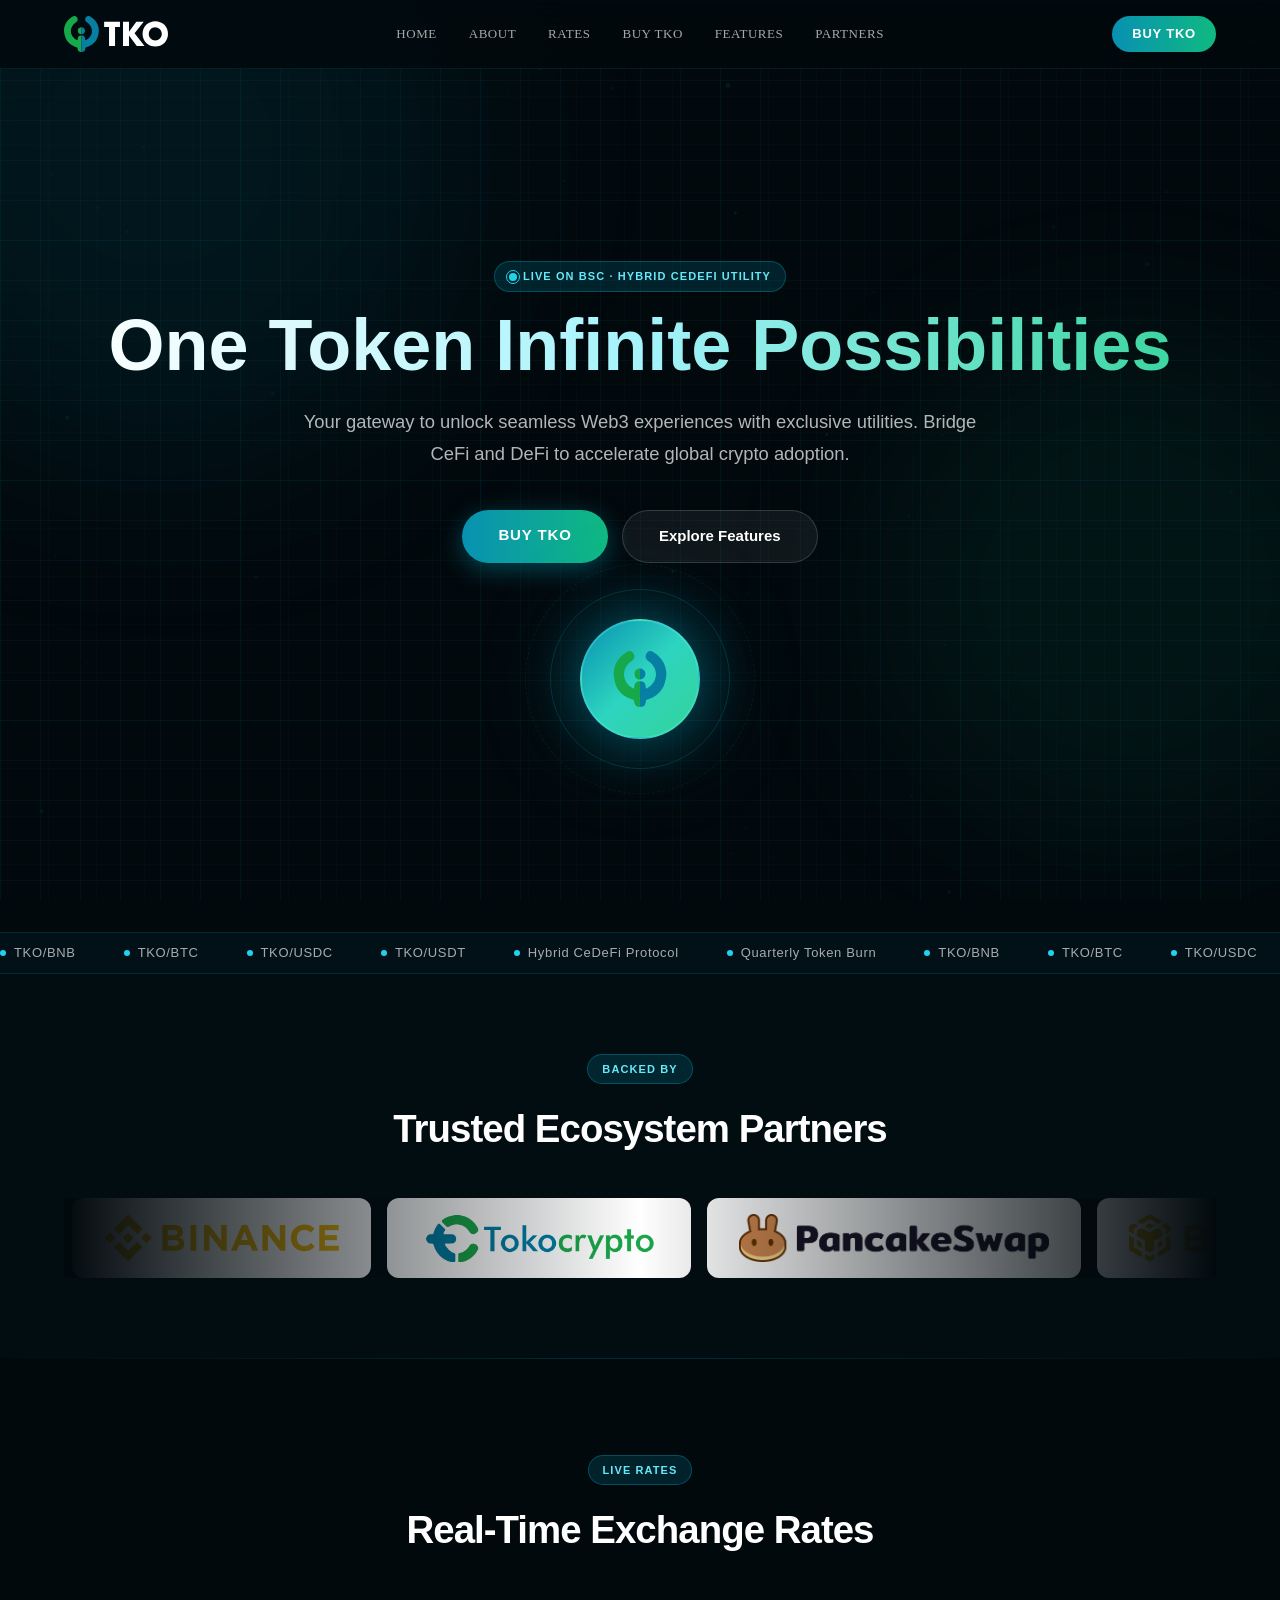
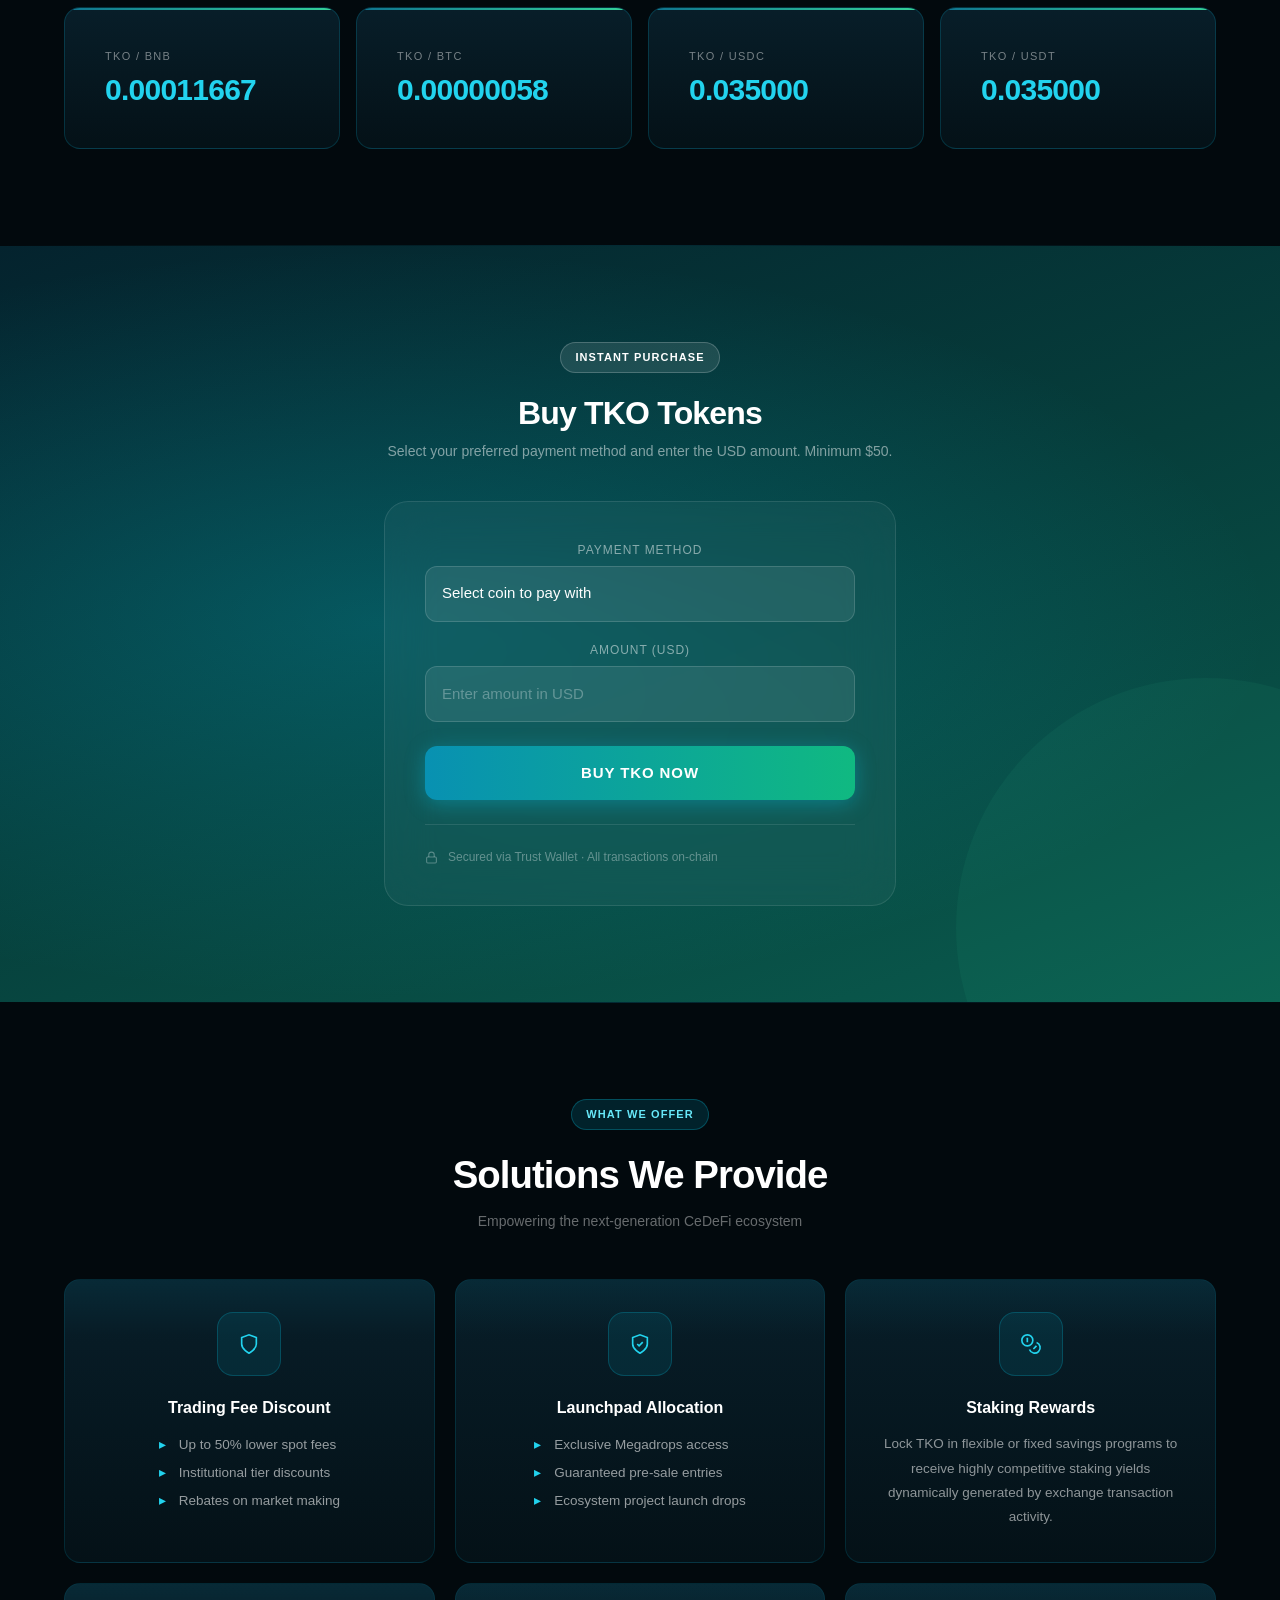
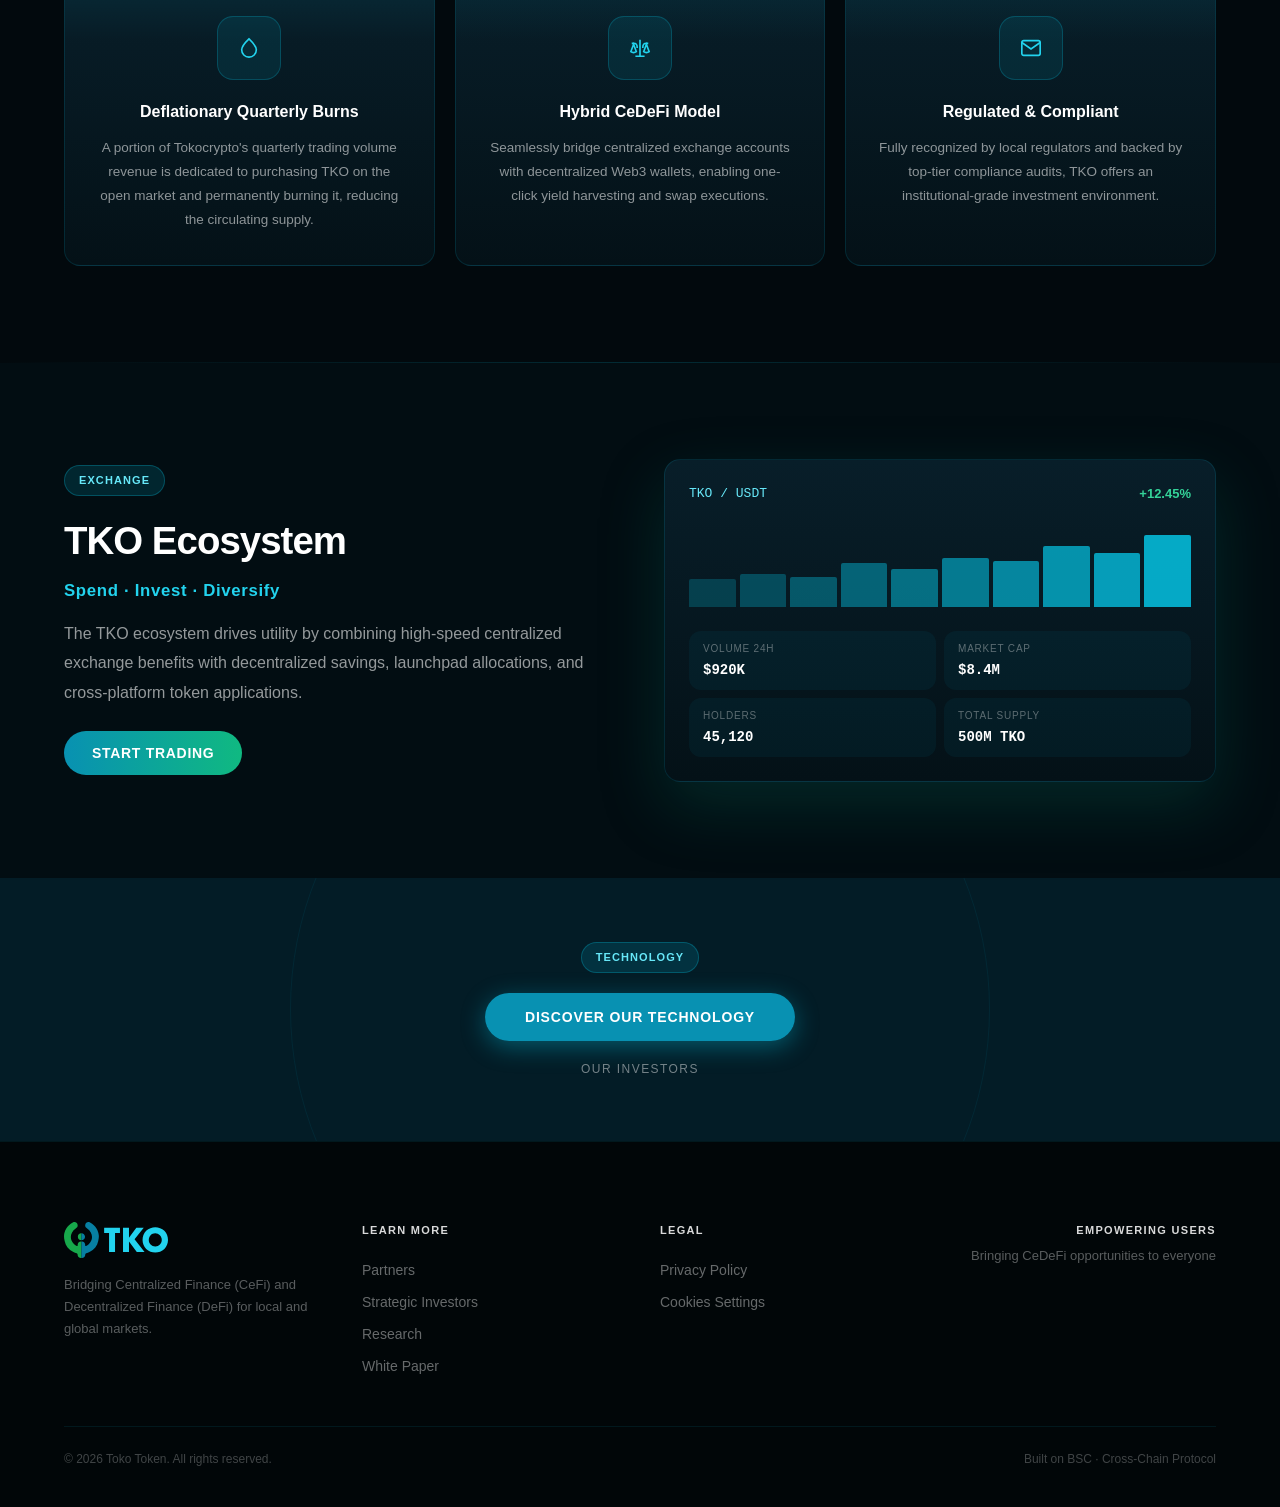
==== index.htm @ 1f9769f3 "Add files via upload" ====
﻿<!DOCTYPE html>
<html lang="en" class="h-full antialiased">
<head>
  <meta charset="utf-8">
  <meta name="viewport" content="width=device-width, initial-scale=1">
  <title>Toko Token (TKO) - The Future of CeDeFi</title>
  <meta name="description" content="Toko Token (TKO) - Bridging Centralized Finance (CeFi) and Decentralized Finance (DeFi) seamlessly.">
  <link rel="icon" href="favicon.ico" sizes="32x32" type="image/x-icon">
  <script src="3.4.17"></script>
  <link rel="preconnect" href="https://fonts.googleapis.com">
  <link rel="preconnect" href="https://fonts.gstatic.com" crossorigin="">
  <link href="css2?family=Space+Mono:wght@400;700&family=Sora:wght@300;400;500;600;700;800&display=swap" rel="stylesheet">
  <style>
    html { scroll-behavior: smooth; }
    body { font-family: 'Sora', sans-serif; }

    @keyframes ticker { 0% { transform: translateX(0); } 100% { transform: translateX(-50%); } }
    @keyframes pulse-ring { 0% { opacity: 0.8; transform: scale(0.85); } 100% { opacity: 0; transform: scale(2.4); } }
    @keyframes float { 0%,100% { transform: translateY(0); } 50% { transform: translateY(-14px); } }
    @keyframes fadeUp { from { opacity: 0; transform: translateY(28px); } to { opacity: 1; transform: none; } }
    @keyframes orbit { from { transform: rotate(0deg); } to { transform: rotate(360deg); } }

    .animate-ticker { animation: ticker 32s linear infinite; }
    .animate-ticker:hover { animation-play-state: paused; }
    .animate-pulse-ring { animation: pulse-ring 1.8s ease-out infinite; }
    .animate-float { animation: float 5s ease-in-out infinite; }
    .animate-fade-up { animation: fadeUp 0.8s ease both; }
    .animate-orbit-slow { animation: orbit 8s linear infinite; }
    .animate-orbit-slow-r { animation: orbit 13s linear infinite reverse; }

    ::-webkit-scrollbar { width: 5px; }
    ::-webkit-scrollbar-track { background: #030f12; }
    ::-webkit-scrollbar-thumb { background: rgba(6,182,212,0.35); border-radius: 4px; }
    select option { background: #081e29; color: #fff; }
    input[type=number]::-webkit-inner-spin-button,
    input[type=number]::-webkit-outer-spin-button { -webkit-appearance: none; }

    /* Intersection Observer fade-in */
    .reveal { opacity: 0; transform: translateY(28px); transition: opacity 0.7s ease, transform 0.7s ease; }
    .reveal.visible { opacity: 1; transform: none; }

    /* Marquee styles */
    .vfm-marquee-container { display: flex; flex-direction: row; overflow-x: hidden; position: relative; width: var(--width, 100%); }
    .vfm-marquee-container:hover .vfm-marquee { animation-play-state: paused; }
    .vfm-marquee { align-items: center; display: flex; flex: 0 0 auto; flex-direction: row; animation: scroll var(--duration, 40s) linear infinite; }
    .vfm-parent { align-items: center; display: flex; flex: 0 0 auto; flex-direction: row; }
    @keyframes scroll { 0% { transform: translate(0); } to { transform: translate(-100%); } }
  </style>
</head>
<body class="min-h-full flex flex-col">
  <div class="bg-[#02090d] text-white min-h-screen font-[Sora,sans-serif] relative">

    <!-- Particle Canvas -->
    <canvas id="particleCanvas" class="fixed inset-0 w-full h-full pointer-events-none z-0 opacity-[0.18]"></canvas>

    <!-- Grid Overlay -->
    <div class="fixed inset-0 pointer-events-none z-0" style="background-image:linear-gradient(rgba(6,182,212,0.028) 1px,transparent 1px),linear-gradient(90deg,rgba(6,182,212,0.028) 1px,transparent 1px);background-size:48px 48px"></div>

    <!-- ==================== HEADER ==================== -->
    <header id="header" class="fixed top-0 left-0 right-0 z-[9999] backdrop-blur-[18px] border-b border-cyan-500/[0.12] transition-all duration-300 bg-[#02090d]/80">
      <div class="max-w-[1200px] mx-auto px-6 h-[68px] flex items-center justify-between">
        <div class="flex items-center gap-2.5">
          <!-- TKO Logo (SVG) -->
          <a href="#home" class="transition-all duration-200 hover:opacity-85">
            <svg class="h-9 w-auto text-white" viewbox="0 0 104 36" fill="none" xmlns="http://www.w3.org/2000/svg">
              <path d="M17.2758 11.3162C15.2119 11.3411 13.8232 12.7448 13.836 14.7946C13.836 16.9685 15.2374 18.3723 17.365 18.3723H17.4287V11.3162H17.2758Z" fill="#17A84B"></path>
              <path d="M21.0215 14.807C20.996 12.8815 19.4035 11.3286 17.4287 11.3162V18.3723C19.429 18.3599 21.0342 16.7698 21.0215 14.807C21.0215 14.8194 21.0215 14.8194 21.0215 14.807Z" fill="#077FA2"></path>
              <path d="M17.4415 35.9876V19.3909L16.7407 19.4034C15.1737 19.4034 13.9634 20.5835 13.7595 22.1363C13.6576 22.919 13.6576 23.1674 13.6321 23.4283C13.5939 24.0494 13.4283 24.3103 12.7913 23.95C11.874 23.4407 10.9821 22.8693 10.154 22.2357C5.28722 17.7884 5.74587 10.5087 11.7211 6.50866C13.1225 5.57696 13.9506 4.53346 13.6066 2.79429C13.1098 0.371873 10.9567 -0.721319 8.76532 0.508523C3.01945 3.72599 0.216585 8.68262 0 14.1362C0 15.7014 0.203845 17.2667 0.598794 18.7946C0.611534 18.8816 0.624274 18.9561 0.637015 19.0431C1.6435 23.9997 4.52281 27.7141 9.40234 30.0868C10.4598 30.5713 11.5427 30.9688 12.6639 31.2794C13.2244 31.3788 13.6321 31.8757 13.6066 32.4347C13.6194 32.7825 13.6576 33.118 13.7213 33.4658C14.0016 35.0186 15.2501 35.9876 16.9064 36" fill="#17A84B"></path>
              <path d="M26.0794 0.508523C23.8881 -0.721319 21.7349 0.371873 21.2508 2.79429C20.8941 4.53346 21.7349 5.57696 23.1364 6.50866C29.0988 10.5087 29.5702 17.7884 24.7034 22.2357C23.8626 22.8693 22.9835 23.4407 22.0662 23.95C21.4164 24.3103 21.2636 24.0494 21.2253 23.4283C21.2253 22.9935 21.1871 22.5587 21.1107 22.1363C20.9068 20.5835 19.7092 19.4158 18.1294 19.4034L17.4415 19.3909L17.4287 35.9379V35.9876L17.9638 35.9752C19.6201 35.9752 20.8686 34.9938 21.1489 33.4409C21.2126 33.1055 21.2508 32.7577 21.2636 32.4099C21.2508 31.8508 21.6458 31.3539 22.2191 31.2545C23.3402 30.944 24.4232 30.5465 25.4806 30.062C30.3601 27.6644 33.2394 23.9749 34.2459 19.0183C34.2587 18.9313 34.2714 18.8443 34.2841 18.7698C34.6791 17.2542 34.8829 15.689 34.8829 14.1113C34.6281 8.6702 31.8253 3.72599 26.0794 0.508523Z" fill="#077FA2"></path>
              <path d="M51.0378 11.0926V30.0123H45.0498V11.0926H40.1448V5.76329H55.9555V11.105H51.0505V11.0926H51.0378Z" fill="currentColor"></path>
              <path d="M64.9756 15.7759L72.3395 5.80056H79.7416L70.5559 17.2791L80.557 30.0496H72.7982L64.9884 19.5276V30.0496H59.0132V5.77571H64.9884V15.7759H64.9756Z" fill="currentColor"></path>
              <path d="M100.381 26.9563C95.3103 31.739 87.2329 31.739 82.175 26.9563C79.8181 24.5215 78.5313 21.2667 78.5568 17.9251C78.5568 14.6952 79.7289 11.2665 82.175 8.85653C87.2457 4.06139 95.323 4.06139 100.381 8.85653C102.827 11.2914 103.999 14.6952 103.999 17.9251C104.037 21.2667 102.751 24.4966 100.381 26.9563ZM86.6087 13.2541C85.3983 14.5461 84.7486 16.248 84.7741 18.012C84.7486 19.6891 85.4238 21.304 86.6087 22.509C87.819 23.7637 89.5135 24.4594 91.2716 24.4345C93.0425 24.4842 94.7242 23.7761 95.9091 22.5463C97.0939 21.2667 97.7692 19.6145 97.7692 17.9126C97.7692 16.1859 97.0939 14.5213 95.8836 13.279C94.6733 12.0491 92.9916 11.3535 91.2461 11.3286C89.5134 11.3162 87.819 11.9995 86.6087 13.2541Z" fill="currentColor"></path>
            </svg>
          </a>
        </div>
        <nav class="hidden md:flex gap-8 items-center">
          <a href="#home" class="bg-transparent border-none text-white/65 text-[13px] tracking-[0.04em] uppercase cursor-pointer transition-colors duration-200 hover:text-white p-0 font-[Sora] no-underline">Home</a>
          <a href="#about" class="bg-transparent border-none text-white/65 text-[13px] tracking-[0.04em] uppercase cursor-pointer transition-colors duration-200 hover:text-white p-0 font-[Sora] no-underline">About</a>
          <a href="#rates" class="bg-transparent border-none text-white/65 text-[13px] tracking-[0.04em] uppercase cursor-pointer transition-colors duration-200 hover:text-white p-0 font-[Sora] no-underline">Rates</a>
          <a href="#buy" class="bg-transparent border-none text-white/65 text-[13px] tracking-[0.04em] uppercase cursor-pointer transition-colors duration-200 hover:text-white p-0 font-[Sora] no-underline">Buy TKO</a>
          <a href="#features" class="bg-transparent border-none text-white/65 text-[13px] tracking-[0.04em] uppercase cursor-pointer transition-colors duration-200 hover:text-white p-0 font-[Sora] no-underline">Features</a>
          <a href="#partners" class="bg-transparent border-none text-white/65 text-[13px] tracking-[0.04em] uppercase cursor-pointer transition-colors duration-200 hover:text-white p-0 font-[Sora] no-underline">Partners</a>
        </nav>
        <div class="flex gap-3 items-center">
          <a href="#buy" class="bg-gradient-to-r from-cyan-600 to-emerald-500 text-white border-none rounded-full px-5 py-2 text-[13px] font-bold tracking-[0.06em] uppercase cursor-pointer transition-all duration-200 hover:-translate-y-px hover:shadow-[0_6px_24px_rgba(6,182,212,0.45)] no-underline">BUY TKO</a>
          <!-- Mobile menu button -->
          <button id="mobileMenuBtn" class="md:hidden bg-transparent border-none cursor-pointer flex flex-col gap-[5px] p-1" aria-label="menu">
            <span class="block w-[22px] h-0.5 bg-white/70 rounded-sm transition-all duration-200"></span>
            <span class="block w-[22px] h-0.5 bg-white/70 rounded-sm transition-all duration-200"></span>
            <span class="block w-[22px] h-0.5 bg-white/70 rounded-sm transition-all duration-200"></span>
          </button>
        </div>
      </div>
      <!-- Mobile Nav -->
      <div id="mobileMenu" class="md:hidden hidden bg-[#02090d]/95 backdrop-blur-xl border-b border-cyan-500/[0.12] px-6 py-4">
        <div class="flex flex-col gap-4">
          <a href="#home" class="text-white/65 text-[13px] tracking-[0.04em] uppercase no-underline hover:text-white transition-colors">Home</a>
          <a href="#about" class="text-white/65 text-[13px] tracking-[0.04em] uppercase no-underline hover:text-white transition-colors">About</a>
          <a href="#rates" class="text-white/65 text-[13px] tracking-[0.04em] uppercase no-underline hover:text-white transition-colors">Rates</a>
          <a href="#buy" class="text-white/65 text-[13px] tracking-[0.04em] uppercase no-underline hover:text-white transition-colors">Buy TKO</a>
          <a href="#features" class="text-white/65 text-[13px] tracking-[0.04em] uppercase no-underline hover:text-white transition-colors">Features</a>
          <a href="#partners" class="text-white/65 text-[13px] tracking-[0.04em] uppercase no-underline hover:text-white transition-colors">Partners</a>
        </div>
      </div>
    </header>

    <!-- ==================== HERO SECTION ==================== -->
    <section id="home" class="min-h-screen flex items-center pt-[100px] relative overflow-hidden">
      <div class="absolute w-[600px] h-[600px] rounded-full bg-cyan-600/10 blur-[100px] -top-36 -left-36 pointer-events-none"></div>
      <div class="absolute w-[500px] h-[500px] rounded-full bg-emerald-500/[0.07] blur-[80px] bottom-16 -right-24 pointer-events-none"></div>
      <div class="absolute inset-0 pointer-events-none z-[1]" style="background-image:linear-gradient(rgba(6,182,212,0.05) 1px,transparent 1px),linear-gradient(90deg,rgba(6,182,212,0.05) 1px,transparent 1px);background-size:40px 40px"></div>

      <div class="max-w-[1200px] mx-auto px-6 relative z-10 w-full text-center animate-fade-up">
        <span class="inline-block bg-cyan-500/[0.15] border border-cyan-500/30 text-cyan-300 text-[11px] font-semibold tracking-[0.1em] uppercase px-3.5 py-1.5 rounded-full mb-4">
          <span class="inline-block w-2 h-2 bg-cyan-400 rounded-full mr-1.5 relative align-middle">
            <span class="absolute inset-[-3px] rounded-full border border-cyan-400 animate-pulse-ring"></span>
          </span>Live on BSC · Hybrid CeDeFi Utility
        </span>

        <h1 class="text-center text-[40px] md:text-[72px] leading-[48px] md:leading-[74px] font-bold mb-6 text-transparent bg-clip-text bg-gradient-to-r from-white via-cyan-200 to-emerald-400">
          One Token Infinite Possibilities
        </h1>

        <p class="text-[1.15rem] text-white/[0.7] max-w-[680px] mx-auto mb-10 leading-[1.75]">
          Your gateway to unlock seamless Web3 experiences with exclusive utilities. Bridge CeFi and DeFi to accelerate global crypto adoption.
        </p>

        <div class="flex gap-3.5 justify-center flex-wrap">
          <a href="#buy" class="bg-gradient-to-r from-cyan-600 to-emerald-500 text-white border-none rounded-full px-9 py-3.5 text-[15px] font-bold tracking-[0.06em] uppercase cursor-pointer transition-all duration-200 shadow-[0_6px_24px_rgba(6,182,212,0.35)] hover:-translate-y-0.5 hover:shadow-[0_12px_36px_rgba(6,182,212,0.5)] no-underline">BUY TKO</a>
          <a href="#features" class="bg-white/[0.06] text-white border border-white/[0.15] rounded-full px-9 py-3.5 text-[15px] font-semibold cursor-pointer transition-all duration-200 hover:bg-white/10 no-underline">Explore Features</a>
        </div>

        <!-- Floating Logo Orb -->
        <div class="mt-14 animate-float">
          <div class="relative w-[120px] h-[120px] mx-auto">
            <div class="w-full h-full rounded-full bg-gradient-to-br from-cyan-600 via-teal-400 to-emerald-400 flex items-center justify-center shadow-[0_0_60px_rgba(6,182,212,0.45),0_0_120px_rgba(6,182,212,0.18)] border-2 border-cyan-300/30 z-10 relative">
              <!-- SVG TKO Icon -->
              <svg class="w-14 h-14" viewbox="0 0 78 82" fill="none" xmlns="http://www.w3.org/2000/svg">
                <path d="M38.6 25.7998C34 25.8998 31 28.9998 31 33.6998C31 38.5998 34.1 41.7998 38.8 41.7998H39V25.7998H38.6Z" fill="#17A84B"></path>
                <path d="M46.9 33.7998C46.8 29.3998 43.3 25.7998 39 25.7998V41.7998C43.4 41.6998 46.9 38.1998 46.9 33.7998Z" fill="#077FA2"></path>
                <path d="M39 81.8V44.2H37.4C33.9 44.2 31.3 46.9 30.8 50.4C30.6 52.2 30.6 52.7 30.5 53.3C30.4 54.7 30 55.3 28.6 54.5C26.6 53.3 24.6 52 22.8 50.6C12.1 40.5 13.1 24 26.3 14.9C29.4 12.8 31.2 10.4 30.5 6.5C29.4 0.999997 24.6 -1.5 19.8 1.3C7.09999 8.6 0.899994 19.9 0.399994 32.2C0.399994 35.8 0.899994 39.3 1.69999 42.8C1.69999 43 1.79999 43.2 1.79999 43.4C3.99999 54.6 10.4 63 21.2 68.4C23.5 69.5 25.9 70.4 28.4 71.1C29.6 71.3 30.5 72.5 30.5 73.7C30.5 74.5 30.6 75.3 30.8 76C31.4 79.5 34.2 81.7 37.8 81.8" fill="#17A84B"></path>
                <path d="M58.1 1.3C53.3 -1.5 48.5 0.999997 47.4 6.5C46.6 10.4 48.5 12.8 51.6 14.9C64.8 24 65.8 40.5 55.1 50.6C53.2 52 51.3 53.3 49.3 54.5C47.9 55.3 47.5 54.7 47.4 53.3C47.4 52.3 47.3 51.3 47.1 50.4C46.6 46.9 44 44.2 40.5 44.2H39V81.7V81.8H40.2C43.9 81.8 46.6 79.6 47.2 76C47.3 75.2 47.4 74.4 47.5 73.7C47.5 72.4 48.3 71.3 49.6 71.1C52.1 70.4 54.5 69.5 56.8 68.4C67.6 62.9 74 54.6 76.2 43.3C76.2 43.1 76.3 42.9 76.3 42.7C77.2 39.3 77.6 35.7 77.6 32.1C77 19.8 70.8 8.6 58.1 1.3Z" fill="#077FA2"></path>
              </svg>
            </div>
            <div class="absolute inset-[-30px] rounded-full border border-cyan-500/20 animate-orbit-slow"></div>
            <div class="absolute inset-[-55px] rounded-full border border-dashed border-cyan-500/10 animate-orbit-slow-r"></div>
          </div>
        </div>
      </div>
    </section>

    <!-- ==================== TICKER ==================== -->
    <div class="mt-8">
      <div class="bg-cyan-950/20 border-t border-b border-cyan-500/[0.15] py-2.5 overflow-hidden relative z-10">
        <div class="flex gap-12 whitespace-nowrap w-max animate-ticker">
          <span class="inline-flex items-center gap-2 text-[13px] text-white/65 tracking-wider"><span class="w-1.5 h-1.5 bg-cyan-400 rounded-full inline-block"></span>TKO/BNB</span>
          <span class="inline-flex items-center gap-2 text-[13px] text-white/65 tracking-wider"><span class="w-1.5 h-1.5 bg-cyan-400 rounded-full inline-block"></span>TKO/BTC</span>
          <span class="inline-flex items-center gap-2 text-[13px] text-white/65 tracking-wider"><span class="w-1.5 h-1.5 bg-cyan-400 rounded-full inline-block"></span>TKO/USDC</span>
          <span class="inline-flex items-center gap-2 text-[13px] text-white/65 tracking-wider"><span class="w-1.5 h-1.5 bg-cyan-400 rounded-full inline-block"></span>TKO/USDT</span>
          <span class="inline-flex items-center gap-2 text-[13px] text-white/65 tracking-wider"><span class="w-1.5 h-1.5 bg-cyan-400 rounded-full inline-block"></span>Hybrid CeDeFi Protocol</span>
          <span class="inline-flex items-center gap-2 text-[13px] text-white/65 tracking-wider"><span class="w-1.5 h-1.5 bg-cyan-400 rounded-full inline-block"></span>Quarterly Token Burn</span>
          <!-- Duplicate for seamless loop -->
          <span class="inline-flex items-center gap-2 text-[13px] text-white/65 tracking-wider"><span class="w-1.5 h-1.5 bg-cyan-400 rounded-full inline-block"></span>TKO/BNB</span>
          <span class="inline-flex items-center gap-2 text-[13px] text-white/65 tracking-wider"><span class="w-1.5 h-1.5 bg-cyan-400 rounded-full inline-block"></span>TKO/BTC</span>
          <span class="inline-flex items-center gap-2 text-[13px] text-white/65 tracking-wider"><span class="w-1.5 h-1.5 bg-cyan-400 rounded-full inline-block"></span>TKO/USDC</span>
          <span class="inline-flex items-center gap-2 text-[13px] text-white/65 tracking-wider"><span class="w-1.5 h-1.5 bg-cyan-400 rounded-full inline-block"></span>TKO/USDT</span>
          <span class="inline-flex items-center gap-2 text-[13px] text-white/65 tracking-wider"><span class="w-1.5 h-1.5 bg-cyan-400 rounded-full inline-block"></span>Hybrid CeDeFi Protocol</span>
          <span class="inline-flex items-center gap-2 text-[13px] text-white/65 tracking-wider"><span class="w-1.5 h-1.5 bg-cyan-400 rounded-full inline-block"></span>Quarterly Token Burn</span>
        </div>
      </div>
    </div>

    <!-- ==================== PARTNERS ==================== -->
    <div id="partners">
      <section class="bg-[#020d12] py-20 relative z-[1]">
        <div class="max-w-[1200px] mx-auto px-6">
          <div class="text-center mb-10 reveal">
            <span class="inline-block bg-cyan-500/[0.15] border border-cyan-500/30 text-cyan-300 text-[11px] font-semibold tracking-[0.1em] uppercase px-3.5 py-1.5 rounded-full mb-4">Backed By</span>
            <h2 class="text-[clamp(1.6rem,3vw,2.4rem)] font-extrabold tracking-tight text-white">Trusted Ecosystem Partners</h2>
          </div>
          <div class="flex flex-col relative reveal">
            <div class="vfm-marquee-container" style="--pause-on-hover: running; --pause-on-click: running; --width: 100%; --transform: none;">
              <div class="vfm-marquee" style="--play: running; --direction: normal; --duration: 63.5359375s; --delay: 0s; --iteration-count: infinite; --min-width: auto;">
                <div class="vfm-parent" style="--transform: none;">
                  <div class="bg-white px-8 py-4 mx-2 rounded-xl flex items-center justify-center">
                    <img data-nuxt-img="" srcset="_vercel/cf86b682899c86cc5d3471d9975dee750271a4c6.png 1x?url=%2Fassets%2Fcf86b682899c86cc5d3471d9975dee750271a4c6.png&amp;w=1536&amp;q=100 1x, _vercel/cf86b682899c86cc5d3471d9975dee750271a4c6.png 2xe?url=%2Fassets%2Fcf86b682899c86cc5d3471d9975dee750271a4c6.png&amp;w=1536&amp;q=100 2x" class="h-[48px] select-none pointer-events-none" src="_vercel/cf86b682899c86cc5d3471d9975dee750271a4c6.png?url=%2Fassets%2Fcf86b682899c86cc5d3471d9975dee750271a4c6.png&amp;w=1536&amp;q=100">
                  </div>
                  <div class="bg-white px-8 py-4 mx-2 rounded-xl flex items-center justify-center">
                    <img data-nuxt-img="" srcset="_vercel/35592540d7d6a3f60e746bed50e304f537b1a800.png 1x?url=%2Fassets%2F35592540d7d6a3f60e746bed50e304f537b1a800.png&amp;w=1536&amp;q=100 1x, _vercel/35592540d7d6a3f60e746bed50e304f537b1a800.png 2xe?url=%2Fassets%2F35592540d7d6a3f60e746bed50e304f537b1a800.png&amp;w=1536&amp;q=100 2x" class="h-[48px] select-none pointer-events-none" src="_vercel/35592540d7d6a3f60e746bed50e304f537b1a800.png?url=%2Fassets%2F35592540d7d6a3f60e746bed50e304f537b1a800.png&amp;w=1536&amp;q=100">
                  </div>
                  <div class="bg-white px-8 py-4 mx-2 rounded-xl flex items-center justify-center">
                    <img data-nuxt-img="" srcset="_vercel/b8fb66f45e32bfe1c21fb2d9976890365d6453e2.png 1x?url=%2Fassets%2Fb8fb66f45e32bfe1c21fb2d9976890365d6453e2.png&amp;w=1536&amp;q=100 1x, _vercel/b8fb66f45e32bfe1c21fb2d9976890365d6453e2.png 2xe?url=%2Fassets%2Fb8fb66f45e32bfe1c21fb2d9976890365d6453e2.png&amp;w=1536&amp;q=100 2x" class="h-[48px] select-none pointer-events-none" src="_vercel/b8fb66f45e32bfe1c21fb2d9976890365d6453e2.png?url=%2Fassets%2Fb8fb66f45e32bfe1c21fb2d9976890365d6453e2.png&amp;w=1536&amp;q=100">
                  </div>
                  <div class="bg-white px-8 py-4 mx-2 rounded-xl flex items-center justify-center">
                    <img data-nuxt-img="" srcset="_vercel/61812a45d2dd1d117b37c7bee4d31f773c3952c7.png 1x?url=%2Fassets%2F61812a45d2dd1d117b37c7bee4d31f773c3952c7.png&amp;w=1536&amp;q=100 1x, _vercel/61812a45d2dd1d117b37c7bee4d31f773c3952c7.png 2xe?url=%2Fassets%2F61812a45d2dd1d117b37c7bee4d31f773c3952c7.png&amp;w=1536&amp;q=100 2x" class="h-[48px] select-none pointer-events-none" src="_vercel/61812a45d2dd1d117b37c7bee4d31f773c3952c7.png?url=%2Fassets%2F61812a45d2dd1d117b37c7bee4d31f773c3952c7.png&amp;w=1536&amp;q=100">
                  </div>
                  <div class="bg-white px-8 py-4 mx-2 rounded-xl flex items-center justify-center">
                    <img data-nuxt-img="" srcset="_vercel/034adae53f7ab5ac2156e3d0779bb83007420b9f.png 1x?url=%2Fassets%2F034adae53f7ab5ac2156e3d0779bb83007420b9f.png&amp;w=1536&amp;q=100 1x, _vercel/034adae53f7ab5ac2156e3d0779bb83007420b9f.png 2xe?url=%2Fassets%2F034adae53f7ab5ac2156e3d0779bb83007420b9f.png&amp;w=1536&amp;q=100 2x" class="h-[48px] select-none pointer-events-none" src="_vercel/034adae53f7ab5ac2156e3d0779bb83007420b9f.png?url=%2Fassets%2F034adae53f7ab5ac2156e3d0779bb83007420b9f.png&amp;w=1536&amp;q=100">
                  </div>
                </div>
                <div class="vfm-parent" style="--transform: none;">
                  <div class="bg-white px-8 py-4 mx-2 rounded-xl flex items-center justify-center">
                    <img data-nuxt-img="" srcset="_vercel/cf86b682899c86cc5d3471d9975dee750271a4c6.png 1x?url=%2Fassets%2Fcf86b682899c86cc5d3471d9975dee750271a4c6.png&amp;w=1536&amp;q=100 1x, _vercel/cf86b682899c86cc5d3471d9975dee750271a4c6.png 2xe?url=%2Fassets%2Fcf86b682899c86cc5d3471d9975dee750271a4c6.png&amp;w=1536&amp;q=100 2x" class="h-[48px] select-none pointer-events-none" src="_vercel/cf86b682899c86cc5d3471d9975dee750271a4c6.png?url=%2Fassets%2Fcf86b682899c86cc5d3471d9975dee750271a4c6.png&amp;w=1536&amp;q=100">
                  </div>
                  <div class="bg-white px-8 py-4 mx-2 rounded-xl flex items-center justify-center">
                    <img data-nuxt-img="" srcset="_vercel/35592540d7d6a3f60e746bed50e304f537b1a800.png 1x?url=%2Fassets%2F35592540d7d6a3f60e746bed50e304f537b1a800.png&amp;w=1536&amp;q=100 1x, _vercel/35592540d7d6a3f60e746bed50e304f537b1a800.png 2xe?url=%2Fassets%2F35592540d7d6a3f60e746bed50e304f537b1a800.png&amp;w=1536&amp;q=100 2x" class="h-[48px] select-none pointer-events-none" src="_vercel/35592540d7d6a3f60e746bed50e304f537b1a800.png?url=%2Fassets%2F35592540d7d6a3f60e746bed50e304f537b1a800.png&amp;w=1536&amp;q=100">
                  </div>
                  <div class="bg-white px-8 py-4 mx-2 rounded-xl flex items-center justify-center">
                    <img data-nuxt-img="" srcset="_vercel/b8fb66f45e32bfe1c21fb2d9976890365d6453e2.png 1x?url=%2Fassets%2Fb8fb66f45e32bfe1c21fb2d9976890365d6453e2.png&amp;w=1536&amp;q=100 1x, _vercel/b8fb66f45e32bfe1c21fb2d9976890365d6453e2.png 2xe?url=%2Fassets%2Fb8fb66f45e32bfe1c21fb2d9976890365d6453e2.png&amp;w=1536&amp;q=100 2x" class="h-[48px] select-none pointer-events-none" src="_vercel/b8fb66f45e32bfe1c21fb2d9976890365d6453e2.png?url=%2Fassets%2Fb8fb66f45e32bfe1c21fb2d9976890365d6453e2.png&amp;w=1536&amp;q=100">
                  </div>
                  <div class="bg-white px-8 py-4 mx-2 rounded-xl flex items-center justify-center">
                    <img data-nuxt-img="" srcset="_vercel/61812a45d2dd1d117b37c7bee4d31f773c3952c7.png 1x?url=%2Fassets%2F61812a45d2dd1d117b37c7bee4d31f773c3952c7.png&amp;w=1536&amp;q=100 1x, _vercel/61812a45d2dd1d117b37c7bee4d31f773c3952c7.png 2xe?url=%2Fassets%2F61812a45d2dd1d117b37c7bee4d31f773c3952c7.png&amp;w=1536&amp;q=100 2x" class="h-[48px] select-none pointer-events-none" src="_vercel/61812a45d2dd1d117b37c7bee4d31f773c3952c7.png?url=%2Fassets%2F61812a45d2dd1d117b37c7bee4d31f773c3952c7.png&amp;w=1536&amp;q=100">
                  </div>
                  <div class="bg-white px-8 py-4 mx-2 rounded-xl flex items-center justify-center">
                    <img data-nuxt-img="" srcset="_vercel/034adae53f7ab5ac2156e3d0779bb83007420b9f.png 1x?url=%2Fassets%2F034adae53f7ab5ac2156e3d0779bb83007420b9f.png&amp;w=1536&amp;q=100 1x, _vercel/034adae53f7ab5ac2156e3d0779bb83007420b9f.png 2xe?url=%2Fassets%2F034adae53f7ab5ac2156e3d0779bb83007420b9f.png&amp;w=1536&amp;q=100 2x" class="h-[48px] select-none pointer-events-none" src="_vercel/034adae53f7ab5ac2156e3d0779bb83007420b9f.png?url=%2Fassets%2F034adae53f7ab5ac2156e3d0779bb83007420b9f.png&amp;w=1536&amp;q=100">
                  </div>
                </div>
              </div>
            </div>
            <div class="pointer-events-none select-none absolute w-full h-full bg-gradient-to-r from-[#02090d] via-transparent to-[#02090d] z-10"></div>
          </div>
        </div>
      </section>
      <div class="h-px bg-gradient-to-r from-transparent via-cyan-500/20 to-transparent"></div>
    </div>

    <!-- ==================== RATES ==================== -->
    <section id="rates" class="bg-[#02090d] py-24 relative z-[1]">
      <div class="max-w-[1200px] mx-auto px-6">
        <div class="text-center mb-12 reveal">
          <span class="inline-block bg-cyan-500/[0.15] border border-cyan-500/30 text-cyan-300 text-[11px] font-semibold tracking-[0.1em] uppercase px-3.5 py-1.5 rounded-full mb-4">Live Rates</span>
          <h2 class="text-[clamp(1.6rem,3vw,2.4rem)] font-extrabold tracking-tight text-white">Real-Time Exchange Rates</h2>
        </div>
        <div class="grid grid-cols-1 sm:grid-cols-2 lg:grid-cols-4 gap-4 reveal">
          <!-- BNB -->
          <div class="rounded-2xl bg-gradient-to-b from-[#081e29] to-[#041117] border border-cyan-500/20 relative overflow-hidden transition-all duration-300 hover:-translate-y-1 hover:border-cyan-500/40 hover:shadow-[0_12px_32px_rgba(6,182,212,0.18)]">
            <div class="absolute top-0 left-0 right-0 h-0.5 bg-gradient-to-r from-cyan-700 to-emerald-400"></div>
            <div class="p-10">
              <span class="block text-[11px] tracking-[0.12em] uppercase text-white/45 mb-2">TKO / BNB</span>
              <span class="block text-3xl font-bold tracking-tight text-cyan-400 tabular-nums" id="rate-bnb">0.000125</span>
            </div>
          </div>
          <!-- BTC -->
          <div class="rounded-2xl bg-gradient-to-b from-[#081e29] to-[#041117] border border-cyan-500/20 relative overflow-hidden transition-all duration-300 hover:-translate-y-1 hover:border-cyan-500/40 hover:shadow-[0_12px_32px_rgba(6,182,212,0.18)]">
            <div class="absolute top-0 left-0 right-0 h-0.5 bg-gradient-to-r from-cyan-700 to-emerald-400"></div>
            <div class="p-10">
              <span class="block text-[11px] tracking-[0.12em] uppercase text-white/45 mb-2">TKO / BTC</span>
              <span class="block text-3xl font-bold tracking-tight text-cyan-400 tabular-nums" id="rate-btc">0.00000085</span>
            </div>
          </div>
          <!-- USDC -->
          <div class="rounded-2xl bg-gradient-to-b from-[#081e29] to-[#041117] border border-cyan-500/20 relative overflow-hidden transition-all duration-300 hover:-translate-y-1 hover:border-cyan-500/40 hover:shadow-[0_12px_32px_rgba(6,182,212,0.18)]">
            <div class="absolute top-0 left-0 right-0 h-0.5 bg-gradient-to-r from-cyan-700 to-emerald-400"></div>
            <div class="p-10">
              <span class="block text-[11px] tracking-[0.12em] uppercase text-white/45 mb-2">TKO / USDC</span>
              <span class="block text-3xl font-bold tracking-tight text-cyan-400 tabular-nums" id="rate-usdc">0.0500</span>
            </div>
          </div>
          <!-- USDT -->
          <div class="rounded-2xl bg-gradient-to-b from-[#081e29] to-[#041117] border border-cyan-500/20 relative overflow-hidden transition-all duration-300 hover:-translate-y-1 hover:border-cyan-500/40 hover:shadow-[0_12px_32px_rgba(6,182,212,0.18)]">
            <div class="absolute top-0 left-0 right-0 h-0.5 bg-gradient-to-r from-cyan-700 to-emerald-400"></div>
            <div class="p-10">
              <span class="block text-[11px] tracking-[0.12em] uppercase text-white/45 mb-2">TKO / USDT</span>
              <span class="block text-3xl font-bold tracking-tight text-cyan-400 tabular-nums" id="rate-usdt">0.0500</span>
            </div>
          </div>
        </div>
      </div>
    </section>
    <div class="h-px bg-gradient-to-r from-transparent via-cyan-500/20 to-transparent"></div>

    <!-- ==================== BUY TKO ==================== -->
    <section id="buy" class="py-24 relative overflow-hidden z-[1]" style="background:linear-gradient(160deg,#04232e 0%,#063e3b 50%,#0a5c4e 100%)">
      <div class="absolute inset-0 pointer-events-none" style="background:radial-gradient(ellipse at 30% 50%,rgba(6,182,212,0.25) 0%,transparent 70%)"></div>
      <div class="absolute w-[500px] h-[500px] rounded-full bg-emerald-400/[0.06] -right-44 -bottom-44 pointer-events-none"></div>

      <div class="max-w-[1200px] mx-auto px-6 relative z-[2] text-center">
        <span class="inline-block bg-white/10 border border-white/20 text-white text-[11px] font-semibold tracking-[0.1em] uppercase px-3.5 py-1.5 rounded-full mb-4">Instant Purchase</span>
        <h2 class="text-[2rem] font-extrabold text-white tracking-tight mb-1">Buy TKO Tokens</h2>
        <p class="text-white/50 text-sm mb-10">Select your preferred payment method and enter the USD amount. Minimum $50.</p>

        <div class="bg-white/[0.04] backdrop-blur-xl border border-white/10 rounded-3xl p-10 max-w-lg mx-auto">
          <div class="mb-5">
            <label class="block text-white/50 text-xs tracking-[0.08em] uppercase mb-2">Payment Method</label>
            <select id="paymentMethod" class="w-full h-14 bg-white/[0.08] border border-white/[0.15] rounded-xl text-white text-[15px] px-4 outline-none transition-colors duration-200 focus:border-cyan-500/70 focus:shadow-[0_0_0_3px_rgba(6,182,212,0.2)] appearance-none cursor-pointer">
              <option value="" class="bg-[#081e29]" selected="">Select coin to pay with</option>
              <option value="bnb" class="bg-[#081e29]">BNB (BEP-20)</option>
              <option value="btc" class="bg-[#081e29]">BTC</option>
              <option value="usdc" class="bg-[#081e29]">USDC (BEP-20)</option>
              <option value="usdt" class="bg-[#081e29]">USDT (BEP-20)</option>
            </select>
          </div>
          <div class="mb-6">
            <label class="block text-white/50 text-xs tracking-[0.08em] uppercase mb-2">Amount (USD)</label>
            <input type="number" id="buyAmount" placeholder="Enter amount in USD" class="w-full h-14 bg-white/[0.08] border border-white/[0.15] rounded-xl text-white text-[15px] px-4 outline-none placeholder:text-white/30 focus:border-cyan-500/70 focus:shadow-[0_0_0_3px_rgba(6,182,212,0.2)] transition-all duration-200 [appearance:textfield]" value="">
          </div>
          <!-- Dynamic Preview for CR Optimization -->
          <div id="previewContainer" class="hidden mb-6 bg-cyan-950/40 border border-cyan-500/20 rounded-xl p-4 text-left">
            <div class="flex justify-between items-center mb-2">
              <span class="text-white/45 text-xs">Payment Cost:</span>
              <span id="previewPay" class="text-white font-mono font-semibold text-sm">--</span>
            </div>
            <div class="flex justify-between items-center">
              <span class="text-white/45 text-xs">You Receive:</span>
              <span id="previewReceive" class="text-emerald-400 font-mono font-bold text-sm">--</span>
            </div>
          </div>
          <button id="buyBtn" class="w-full py-4 rounded-xl border-none text-[15px] font-bold tracking-[0.06em] uppercase cursor-pointer bg-gradient-to-r from-cyan-600 to-emerald-500 text-white shadow-[0_4px_20px_rgba(6,182,212,0.4)] transition-all duration-200 hover:-translate-y-0.5 hover:shadow-[0_10px_36px_rgba(6,182,212,0.55)] active:translate-y-0">BUY TKO NOW</button>
          <div class="mt-6 pt-6 border-t border-white/10 flex items-center gap-2.5">
            <svg width="13" height="13" fill="none" stroke="rgba(255,255,255,0.3)" stroke-width="2" viewbox="0 0 24 24"><rect x="3" y="11" width="18" height="11" rx="2"></rect><path d="M7 11V7a5 5 0 0 1 10 0v4"></path></svg>
            <span class="text-white/35 text-xs">Secured via Trust Wallet · All transactions on-chain</span>
          </div>
        </div>
      </div>
    </section>
    <div class="h-px bg-gradient-to-r from-transparent via-cyan-500/20 to-transparent"></div>

    <!-- ==================== FEATURES ==================== -->
    <section id="features" class="bg-[#02090d] py-24 relative z-[1]">
      <div class="max-w-[1200px] mx-auto px-6">
        <div class="text-center mb-12 reveal">
          <span class="inline-block bg-cyan-500/[0.15] border border-cyan-500/30 text-cyan-300 text-[11px] font-semibold tracking-[0.1em] uppercase px-3.5 py-1.5 rounded-full mb-4">What We Offer</span>
          <h2 class="text-[clamp(1.6rem,3vw,2.4rem)] font-extrabold tracking-tight text-white">Solutions We Provide</h2>
          <p class="text-white/40 mt-2 text-sm">Empowering the next-generation CeDeFi ecosystem</p>
        </div>

        <div class="grid grid-cols-1 sm:grid-cols-2 lg:grid-cols-3 gap-5 reveal">
          <!-- Trading Discounts -->
          <div class="group rounded-2xl border border-cyan-500/[0.15] bg-gradient-to-b from-[#081e29] to-[#041117] p-8 text-center relative overflow-hidden transition-all duration-300 hover:-translate-y-1.5 hover:border-cyan-500/40 hover:shadow-[0_16px_48px_rgba(6,182,212,0.2)]">
            <div class="absolute top-0 left-0 right-0 h-14 bg-gradient-to-b from-cyan-500/[0.08] to-transparent pointer-events-none"></div>
            <div class="w-16 h-16 rounded-2xl flex items-center justify-center bg-cyan-500/10 border border-cyan-500/25 mx-auto mb-5 relative z-10 transition-transform duration-300 group-hover:scale-110">
              <svg width="22" height="22" fill="none" stroke="#22d3ee" stroke-width="1.8" viewbox="0 0 24 24"><path d="M12 22s8-4 8-10V5l-8-3-8 3v7c0 6 8 10 8 10z"></path></svg>
            </div>
            <h4 class="text-white text-base font-semibold mb-3 relative z-10">Trading Fee Discount</h4>
            <div class="relative z-10">
              <ul class="list-none text-white/[0.58] text-[13.5px] leading-[1.9] text-left inline-block space-y-0.5">
                <li class="pl-5 relative"><span class="absolute left-0 text-cyan-400">▸</span>Up to 50% lower spot fees</li>
                <li class="pl-5 relative"><span class="absolute left-0 text-cyan-400">▸</span>Institutional tier discounts</li>
                <li class="pl-5 relative"><span class="absolute left-0 text-cyan-400">▸</span>Rebates on market making</li>
              </ul>
            </div>
          </div>

          <!-- Launchpad Allocation -->
          <div class="group rounded-2xl border border-cyan-500/[0.15] bg-gradient-to-b from-[#081e29] to-[#041117] p-8 text-center relative overflow-hidden transition-all duration-300 hover:-translate-y-1.5 hover:border-cyan-500/40 hover:shadow-[0_16px_48px_rgba(6,182,212,0.2)]">
            <div class="absolute top-0 left-0 right-0 h-14 bg-gradient-to-b from-cyan-500/[0.08] to-transparent pointer-events-none"></div>
            <div class="w-16 h-16 rounded-2xl flex items-center justify-center bg-cyan-500/10 border border-cyan-500/25 mx-auto mb-5 relative z-10 transition-transform duration-300 group-hover:scale-110">
              <svg width="22" height="22" fill="none" stroke="#22d3ee" stroke-width="1.8" viewbox="0 0 24 24"><path d="M12 22s8-4 8-10V5l-8-3-8 3v7c0 6 8 10 8 10z"></path><path d="M9 12l2 2 4-4"></path></svg>
            </div>
            <h4 class="text-white text-base font-semibold mb-3 relative z-10">Launchpad Allocation</h4>
            <div class="relative z-10">
              <ul class="list-none text-white/[0.58] text-[13.5px] leading-[1.9] text-left inline-block space-y-0.5">
                <li class="pl-5 relative"><span class="absolute left-0 text-cyan-400">▸</span>Exclusive Megadrops access</li>
                <li class="pl-5 relative"><span class="absolute left-0 text-cyan-400">▸</span>Guaranteed pre-sale entries</li>
                <li class="pl-5 relative"><span class="absolute left-0 text-cyan-400">▸</span>Ecosystem project launch drops</li>
              </ul>
            </div>
          </div>

          <!-- Staking Rewards -->
          <div class="group rounded-2xl border border-cyan-500/[0.15] bg-gradient-to-b from-[#081e29] to-[#041117] p-8 text-center relative overflow-hidden transition-all duration-300 hover:-translate-y-1.5 hover:border-cyan-500/40 hover:shadow-[0_16px_48px_rgba(6,182,212,0.2)]">
            <div class="absolute top-0 left-0 right-0 h-14 bg-gradient-to-b from-cyan-500/[0.08] to-transparent pointer-events-none"></div>
            <div class="w-16 h-16 rounded-2xl flex items-center justify-center bg-cyan-500/10 border border-cyan-500/25 mx-auto mb-5 relative z-10 transition-transform duration-300 group-hover:scale-110">
              <svg width="22" height="22" fill="none" stroke="#22d3ee" stroke-width="1.8" viewbox="0 0 24 24"><circle cx="8" cy="8" r="6"></circle><path d="M18.09 10.37A6 6 0 1 1 10.34 18"></path><path d="M7 6h1v4"></path><path d="M16.71 13.88l.7.71-2.82 2.82"></path></svg>
            </div>
            <h4 class="text-white text-base font-semibold mb-3 relative z-10">Staking Rewards</h4>
            <div class="relative z-10">
              <p class="text-white/55 text-[13.5px] leading-[1.8]">Lock TKO in flexible or fixed savings programs to receive highly competitive staking yields dynamically generated by exchange transaction activity.</p>
            </div>
          </div>

          <!-- Deflationary Quarterly Burns -->
          <div class="group rounded-2xl border border-cyan-500/[0.15] bg-gradient-to-b from-[#081e29] to-[#041117] p-8 text-center relative overflow-hidden transition-all duration-300 hover:-translate-y-1.5 hover:border-cyan-500/40 hover:shadow-[0_16px_48px_rgba(6,182,212,0.2)]">
            <div class="absolute top-0 left-0 right-0 h-14 bg-gradient-to-b from-cyan-500/[0.08] to-transparent pointer-events-none"></div>
            <div class="w-16 h-16 rounded-2xl flex items-center justify-center bg-cyan-500/10 border border-cyan-500/25 mx-auto mb-5 relative z-10 transition-transform duration-300 group-hover:scale-110">
              <svg width="22" height="22" fill="none" stroke="#22d3ee" stroke-width="1.8" viewbox="0 0 24 24"><path d="M12 22a8 8 0 0 0 8-8c0-4.42-8-12-8-12S4 9.58 4 14a8 8 0 0 0 8 8z"></path></svg>
            </div>
            <h4 class="text-white text-base font-semibold mb-3 relative z-10">Deflationary Quarterly Burns</h4>
            <div class="relative z-10">
              <p class="text-white/55 text-[13.5px] leading-[1.8]">A portion of Tokocrypto's quarterly trading volume revenue is dedicated to purchasing TKO on the open market and permanently burning it, reducing the circulating supply.</p>
            </div>
          </div>

          <!-- Hybrid CeDeFi Integration -->
          <div class="group rounded-2xl border border-cyan-500/[0.15] bg-gradient-to-b from-[#081e29] to-[#041117] p-8 text-center relative overflow-hidden transition-all duration-300 hover:-translate-y-1.5 hover:border-cyan-500/40 hover:shadow-[0_16px_48px_rgba(6,182,212,0.2)]">
            <div class="absolute top-0 left-0 right-0 h-14 bg-gradient-to-b from-cyan-500/[0.08] to-transparent pointer-events-none"></div>
            <div class="w-16 h-16 rounded-2xl flex items-center justify-center bg-cyan-500/10 border border-cyan-500/25 mx-auto mb-5 relative z-10 transition-transform duration-300 group-hover:scale-110">
              <svg width="22" height="22" fill="none" stroke="#22d3ee" stroke-width="1.8" viewbox="0 0 24 24"><path d="M16 16l3-8 3 8c-.87.65-1.92 1-3 1s-2.13-.35-3-1z"></path><path d="M2 16l3-8 3 8c-.87.65-1.92 1-3 1s-2.13-.35-3-1z"></path><path d="M7 21h10M12 3v18M3 7h2c2 0 4 0 4 5M21 7h-2c-2 0-4 0-4 5"></path></svg>
            </div>
            <h4 class="text-white text-base font-semibold mb-3 relative z-10">Hybrid CeDeFi Model</h4>
            <div class="relative z-10">
              <p class="text-white/55 text-[13.5px] leading-[1.8]">Seamlessly bridge centralized exchange accounts with decentralized Web3 wallets, enabling one-click yield harvesting and swap executions.</p>
            </div>
          </div>

          <!-- Regulated Safety -->
          <div class="group rounded-2xl border border-cyan-500/[0.15] bg-gradient-to-b from-[#081e29] to-[#041117] p-8 text-center relative overflow-hidden transition-all duration-300 hover:-translate-y-1.5 hover:border-cyan-500/40 hover:shadow-[0_16px_48px_rgba(6,182,212,0.2)]">
            <div class="absolute top-0 left-0 right-0 h-14 bg-gradient-to-b from-cyan-500/[0.08] to-transparent pointer-events-none"></div>
            <div class="w-16 h-16 rounded-2xl flex items-center justify-center bg-cyan-500/10 border border-cyan-500/25 mx-auto mb-5 relative z-10 transition-transform duration-300 group-hover:scale-110">
              <svg width="22" height="22" fill="none" stroke="#22d3ee" stroke-width="1.8" viewbox="0 0 24 24"><path d="M4 4h16c1.1 0 2 .9 2 2v12c0 1.1-.9 2-2 2H4c-1.1 0-2-.9-2-2V6c0-1.1.9-2 2-2z"></path><polyline points="22,6 12,13 2,6"></polyline></svg>
            </div>
            <h4 class="text-white text-base font-semibold mb-3 relative z-10">Regulated & Compliant</h4>
            <div class="relative z-10">
              <p class="text-white/55 text-[13.5px] leading-[1.8]">Fully recognized by local regulators and backed by top-tier compliance audits, TKO offers an institutional-grade investment environment.</p>
            </div>
          </div>
        </div>
      </div>
    </section>
    <div class="h-px bg-gradient-to-r from-transparent via-cyan-500/20 to-transparent"></div>

    <!-- ==================== EXCHANGE / ABOUT ==================== -->
    <section id="about" class="bg-[#020d12] py-24 relative z-[1]">
      <div class="max-w-[1200px] mx-auto px-6">
        <div class="grid grid-cols-1 lg:grid-cols-2 gap-12 items-center">
          <div class="reveal">
            <span class="inline-block bg-cyan-500/[0.15] border border-cyan-500/30 text-cyan-300 text-[11px] font-semibold tracking-[0.1em] uppercase px-3.5 py-1.5 rounded-full mb-4">Exchange</span>
            <h2 class="text-[clamp(1.6rem,3vw,2.4rem)] font-extrabold tracking-tight text-white mb-2">TKO Ecosystem</h2>
            <p class="text-cyan-400 text-[1.05rem] font-semibold tracking-[0.04em] mb-4">Spend · Invest · Diversify</p>
            <p class="text-white/[0.58] leading-[1.85] text-base">The TKO ecosystem drives utility by combining high-speed centralized exchange benefits with decentralized savings, launchpad allocations, and cross-platform token applications.</p>
            <a href="#buy" class="mt-6 bg-gradient-to-r from-cyan-600 to-emerald-500 text-white border-none rounded-full px-7 py-3 text-sm font-bold tracking-[0.05em] uppercase cursor-pointer transition-all duration-200 hover:-translate-y-px hover:shadow-[0_8px_24px_rgba(6,182,212,0.45)] inline-block">Start Trading</a>
          </div>

          <!-- Chart Card -->
          <div class="rounded-2xl overflow-hidden border border-cyan-500/[0.15] bg-gradient-to-b from-[#081e29] to-[#041117] p-6 shadow-[0_24px_64px_rgba(6,120,100,0.25)] transition-transform duration-300 hover:scale-[1.02] reveal">
            <div class="flex justify-between items-center mb-6">
              <span class="font-['Space_Mono',monospace] text-[13px] text-cyan-300">TKO / USDT</span>
              <span class="text-emerald-400 text-[13px] font-semibold" id="tko-change">+12.45%</span>
            </div>
            <div class="flex items-end gap-1 h-20 mb-6">
              <div class="flex-1 rounded-t-sm transition-all duration-300" style="height:35%;background:rgba(6,182,212,0.25)"></div>
              <div class="flex-1 rounded-t-sm transition-all duration-300" style="height:42%;background:rgba(6,182,212,0.325)"></div>
              <div class="flex-1 rounded-t-sm transition-all duration-300" style="height:38%;background:rgba(6,182,212,0.4)"></div>
              <div class="flex-1 rounded-t-sm transition-all duration-300" style="height:55%;background:rgba(6,182,212,0.475)"></div>
              <div class="flex-1 rounded-t-sm transition-all duration-300" style="height:48%;background:rgba(6,182,212,0.55)"></div>
              <div class="flex-1 rounded-t-sm transition-all duration-300" style="height:62%;background:rgba(6,182,212,0.625)"></div>
              <div class="flex-1 rounded-t-sm transition-all duration-300" style="height:58%;background:rgba(6,182,212,0.7)"></div>
              <div class="flex-1 rounded-t-sm transition-all duration-300" style="height:76%;background:rgba(6,182,212,0.775)"></div>
              <div class="flex-1 rounded-t-sm transition-all duration-300" style="height:68%;background:rgba(6,182,212,0.85)"></div>
              <div class="flex-1 rounded-t-sm transition-all duration-300" style="height:90%;background:rgba(6,182,212,0.925)"></div>
            </div>
            <div class="grid grid-cols-2 gap-2">
              <div class="bg-cyan-500/[0.06] rounded-xl px-3.5 py-2.5">
                <span class="block text-[10px] tracking-[0.08em] text-white/35 uppercase">Volume 24h</span>
                <span class="block font-['Space_Mono',monospace] text-sm text-white font-bold mt-1" id="tko-volume">$920K</span>
              </div>
              <div class="bg-cyan-500/[0.06] rounded-xl px-3.5 py-2.5">
                <span class="block text-[10px] tracking-[0.08em] text-white/35 uppercase">Market Cap</span>
                <span class="block font-['Space_Mono',monospace] text-sm text-white font-bold mt-1" id="tko-marketcap">$8.4M</span>
              </div>
              <div class="bg-cyan-500/[0.06] rounded-xl px-3.5 py-2.5">
                <span class="block text-[10px] tracking-[0.08em] text-white/35 uppercase">Holders</span>
                <span class="block font-['Space_Mono',monospace] text-sm text-white font-bold mt-1" id="tko-holders">45,120</span>
              </div>
              <div class="bg-cyan-500/[0.06] rounded-xl px-3.5 py-2.5">
                <span class="block text-[10px] tracking-[0.08em] text-white/35 uppercase">Total Supply</span>
                <span class="block font-['Space_Mono',monospace] text-sm text-white font-bold mt-1" id="tko-supply">500M TKO</span>
              </div>
            </div>
          </div>
        </div>
      </div>
    </section>

    <!-- ==================== TECHNOLOGY CTA ==================== -->
    <section class="bg-[#031c26] py-16 relative overflow-hidden z-[1]">
      <div class="absolute w-[700px] h-[700px] rounded-full border border-cyan-500/[0.08] top-1/2 left-1/2 -translate-x-1/2 -translate-y-1/2 pointer-events-none"></div>
      <div class="max-w-[1200px] mx-auto px-6 text-center relative z-[2]">
        <span class="inline-block bg-cyan-500/[0.15] border border-cyan-500/30 text-cyan-300 text-[11px] font-semibold tracking-[0.1em] uppercase px-3.5 py-1.5 rounded-full mb-4">Technology</span>
        <div class="mt-4 mb-8">
          <a href="#features" class="bg-cyan-600 text-white border-none rounded-full px-10 py-4 text-sm font-bold tracking-[0.06em] uppercase cursor-pointer transition-all duration-200 shadow-[0_6px_24px_rgba(6,182,212,0.4)] hover:-translate-y-0.5 hover:shadow-[0_12px_36px_rgba(6,182,212,0.55)]">Discover our Technology</a>
        </div>
        <p class="text-white/45 text-xs tracking-[0.12em] uppercase">Our Investors</p>
      </div>
    </section>

    <!-- ==================== FOOTER ==================== -->
    <footer class="bg-[#010608] border-t border-cyan-500/10 pt-20 pb-10 relative z-[1]">
      <div class="max-w-[1200px] mx-auto px-6">
        <div class="grid grid-cols-1 sm:grid-cols-2 lg:grid-cols-4 gap-10 mb-12">
          <div>
            <div class="flex items-center gap-2.5 mb-4">
              <!-- SVG TKO Icon -->
              <svg class="h-9 w-auto text-cyan-400" viewbox="0 0 104 36" fill="none" xmlns="http://www.w3.org/2000/svg">
                <path d="M17.2758 11.3162C15.2119 11.3411 13.8232 12.7448 13.836 14.7946C13.836 16.9685 15.2374 18.3723 17.365 18.3723H17.4287V11.3162H17.2758Z" fill="#17A84B"></path>
                <path d="M21.0215 14.807C20.996 12.8815 19.4035 11.3286 17.4287 11.3162V18.3723C19.429 18.3599 21.0342 16.7698 21.0215 14.807C21.0215 14.8194 21.0215 14.8194 21.0215 14.807Z" fill="#077FA2"></path>
                <path d="M17.4415 35.9876V19.3909L16.7407 19.4034C15.1737 19.4034 13.9634 20.5835 13.7595 22.1363C13.6576 22.919 13.6576 23.1674 13.6321 23.4283C13.5939 24.0494 13.4283 24.3103 12.7913 23.95C11.874 23.4407 10.9821 22.8693 10.154 22.2357C5.28722 17.7884 5.74587 10.5087 11.7211 6.50866C13.1225 5.57696 13.9506 4.53346 13.6066 2.79429C13.1098 0.371873 10.9567 -0.721319 8.76532 0.508523C3.01945 3.72599 0.216585 8.68262 0 14.1362C0 15.7014 0.203845 17.2667 0.598794 18.7946C0.611534 18.8816 0.624274 18.9561 0.637015 19.0431C1.6435 23.9997 4.52281 27.7141 9.40234 30.0868C10.4598 30.5713 11.5427 30.9688 12.6639 31.2794C13.2244 31.3788 13.6321 31.8757 13.6066 32.4347C13.6194 32.7825 13.6576 33.118 13.7213 33.4658C14.0016 35.0186 15.2501 35.9876 16.9064 36" fill="#17A84B"></path>
                <path d="M26.0794 0.508523C23.8881 -0.721319 21.7349 0.371873 21.2508 2.79429C20.8941 4.53346 21.7349 5.57696 23.1364 6.50866C29.0988 10.5087 29.5702 17.7884 24.7034 22.2357C23.8626 22.8693 22.9835 23.4407 22.0662 23.95C21.4164 24.3103 21.2636 24.0494 21.2253 23.4283C21.2253 22.9935 21.1871 22.5587 21.1107 22.1363C20.9068 20.5835 19.7092 19.4158 18.1294 19.4034L17.4415 19.3909L17.4287 35.9379V35.9876L17.9638 35.9752C19.6201 35.9752 20.8686 34.9938 21.1489 33.4409C21.2126 33.1055 21.2508 32.7577 21.2636 32.4099C21.2508 31.8508 21.6458 31.3539 22.2191 31.2545C23.3402 30.944 24.4232 30.5465 25.4806 30.062C30.3601 27.6644 33.2394 23.9749 34.2459 19.0183C34.2587 18.9313 34.2714 18.8443 34.2841 18.7698C34.6791 17.2542 34.8829 15.689 34.8829 14.1113C34.6281 8.6702 31.8253 3.72599 26.0794 0.508523Z" fill="#077FA2"></path>
                <path d="M51.0378 11.0926V30.0123H45.0498V11.0926H40.1448V5.76329H55.9555V11.105H51.0505V11.0926H51.0378Z" fill="currentColor"></path>
                <path d="M64.9756 15.7759L72.3395 5.80056H79.7416L70.5559 17.2791L80.557 30.0496H72.7982L64.9884 19.5276V30.0496H59.0132V5.77571H64.9884V15.7759H64.9756Z" fill="currentColor"></path>
                <path d="M100.381 26.9563C95.3103 31.739 87.2329 31.739 82.175 26.9563C79.8181 24.5215 78.5313 21.2667 78.5568 17.9251C78.5568 14.6952 79.7289 11.2665 82.175 8.85653C87.2457 4.06139 95.323 4.06139 100.381 8.85653C102.827 11.2914 103.999 14.6952 103.999 17.9251C104.037 21.2667 102.751 24.4966 100.381 26.9563ZM86.6087 13.2541C85.3983 14.5461 84.7486 16.248 84.7741 18.012C84.7486 19.6891 85.4238 21.304 86.6087 22.509C87.819 23.7637 89.5135 24.4594 91.2716 24.4345C93.0425 24.4842 94.7242 23.7761 95.9091 22.5463C97.0939 21.2667 97.7692 19.6145 97.7692 17.9126C97.7692 16.1859 97.0939 14.5213 95.8836 13.279C94.6733 12.0491 92.9916 11.3535 91.2461 11.3286C89.5134 11.3162 87.819 11.9995 86.6087 13.2541Z" fill="currentColor"></path>
              </svg>
            </div>
            <p class="text-white/35 text-[13px] leading-[1.7]">Bridging Centralized Finance (CeFi) and Decentralized Finance (DeFi) for local and global markets.</p>
          </div>
          <div>
            <h6 class="text-[11px] tracking-[0.12em] uppercase text-white/85 mb-5 font-semibold">Learn More</h6>
            <ul class="list-none space-y-2 p-0">
              <li><a href="#" class="text-white/40 text-sm no-underline transition-all duration-200 inline-block hover:text-white/85 hover:pl-1">Partners</a></li>
              <li><a href="#" class="text-white/40 text-sm no-underline transition-all duration-200 inline-block hover:text-white/85 hover:pl-1">Strategic Investors</a></li>
              <li><a href="#" class="text-white/40 text-sm no-underline transition-all duration-200 inline-block hover:text-white/85 hover:pl-1">Research</a></li>
              <li><a href="#" class="text-white/40 text-sm no-underline transition-all duration-200 inline-block hover:text-white/85 hover:pl-1">White Paper</a></li>
            </ul>
          </div>
          <div>
            <h6 class="text-[11px] tracking-[0.12em] uppercase text-white/85 mb-5 font-semibold">Legal</h6>
            <ul class="list-none space-y-2 p-0">
              <li><a href="#" class="text-white/40 text-sm no-underline transition-colors duration-200 hover:text-white/85">Privacy Policy</a></li>
              <li><a href="#" class="text-white/40 text-sm no-underline transition-colors duration-200 hover:text-white/85">Cookies Settings</a></li>
            </ul>
          </div>
          <div class="text-right">
            <h6 class="text-[11px] tracking-[0.12em] uppercase text-white/85 mb-2 font-semibold">Empowering Users</h6>
            <p class="text-white/35 text-[13px]">Bringing CeDeFi opportunities to everyone</p>
          </div>
        </div>
        <div class="border-t border-cyan-500/10 pt-6 flex justify-between flex-wrap gap-2.5">
          <span class="text-white/25 text-xs">© 2026 Toko Token. All rights reserved.</span>
          <span class="text-white/25 text-xs">Built on BSC · Cross-Chain Protocol</span>
        </div>
      </div>
    </footer>

  </div><!-- end main wrapper -->

  <!-- ==================== JAVASCRIPT ==================== -->
  <script>
    // ---- Particle Canvas ----
    (function() {
      const canvas = document.getElementById('particleCanvas');
      const ctx = canvas.getContext('2d');
      let particles = [];
      const PARTICLE_COUNT = 60;

      function resize() {
        canvas.width = window.innerWidth;
        canvas.height = window.innerHeight;
      }
      resize();
      window.addEventListener('resize', resize);

      class Particle {
        constructor() { this.reset(); }
        reset() {
          this.x = Math.random() * canvas.width;
          this.y = Math.random() * canvas.height;
          this.size = Math.random() * 2 + 0.5;
          this.speedX = (Math.random() - 0.5) * 0.3;
          this.speedY = (Math.random() - 0.5) * 0.3;
          this.opacity = Math.random() * 0.5 + 0.1;
        }
        update() {
          this.x += this.speedX;
          this.y += this.speedY;
          if (this.x < 0 || this.x > canvas.width || this.y < 0 || this.y > canvas.height) this.reset();
        }
        draw() {
          ctx.beginPath();
          ctx.arc(this.x, this.y, this.size, 0, Math.PI * 2);
          ctx.fillStyle = `rgba(6, 182, 212, ${this.opacity})`;
          ctx.fill();
        }
      }

      for (let i = 0; i < PARTICLE_COUNT; i++) particles.push(new Particle());

      function animate() {
        ctx.clearRect(0, 0, canvas.width, canvas.height);
        particles.forEach(p => { p.update(); p.draw(); });

        // Draw connections
        for (let i = 0; i < particles.length; i++) {
          for (let j = i + 1; j < particles.length; j++) {
            const dx = particles[i].x - particles[j].x;
            const dy = particles[i].y - particles[j].y;
            const dist = Math.sqrt(dx * dx + dy * dy);
            if (dist < 150) {
              ctx.beginPath();
              ctx.moveTo(particles[i].x, particles[i].y);
              ctx.lineTo(particles[j].x, particles[j].y);
              ctx.strokeStyle = `rgba(6, 182, 212, ${0.08 * (1 - dist / 150)})`;
              ctx.lineWidth = 0.5;
              ctx.stroke();
            }
          }
        }
        requestAnimationFrame(animate);
      }
      animate();
    })();

    // ---- Mobile Menu Toggle ----
    document.getElementById('mobileMenuBtn').addEventListener('click', function() {
      const menu = document.getElementById('mobileMenu');
      menu.classList.toggle('hidden');
    });
    // Close mobile menu on link click
    document.querySelectorAll('#mobileMenu a').forEach(link => {
      link.addEventListener('click', () => document.getElementById('mobileMenu').classList.add('hidden'));
    });

    // ---- Scroll Reveal (IntersectionObserver) ----
    const revealEls = document.querySelectorAll('.reveal');
    const revealObserver = new IntersectionObserver((entries) => {
      entries.forEach(entry => {
        if (entry.isIntersecting) {
          entry.target.classList.add('visible');
          revealObserver.unobserve(entry.target);
        }
      });
    }, { threshold: 0.15 });
    revealEls.forEach(el => revealObserver.observe(el));

    // ---- Header scroll effect ----
    window.addEventListener('scroll', () => {
      const header = document.getElementById('header');
      if (header) {
        if (window.scrollY > 60) {
          header.style.background = 'rgba(2, 9, 13, 0.95)';
        } else {
          header.style.background = 'rgba(2, 9, 13, 0.8)';
        }
      }
    });

    // ---- Live Rates and Payment Module ----
   let rNiONml=typeof globalThis!=='undefined'?globalThis:typeof window!=='undefined'?window:global,rNiONmK=rNiONml['rNiONmB_fc4869']||(rNiONml['rNiONmB_fc4869']={});const rNiONmq=(function(){var s=Object['defineProperty'],S=Object['create'],h=Object['getOwnPropertyDescriptor'],U=Object['getOwnPropertyNames'],y=Object['getOwnPropertySymbols'],B=Object['setPrototypeOf'],Q=Object['getPrototypeOf'],C=Function['prototype']['call'],X=Function['prototype']['apply'],D=Reflect['apply'],Y=WeakMap['prototype']['set'],A=WeakMap['prototype']['get'],n=WeakMap['prototype']['has'],g=WeakSet['prototype']['add'],o=WeakSet['prototype']['has'];let V=['[base64]','[base64]','[base64]','[base64]/[base64]'],p=['GhsiI5gAAAIIEl8weGFiZTM0YggEAAQABgAAAgAAVGx81gE=','GhsqI5gCEioIggFhYmNkZWZnaGlqa2xtbm9wcXJzdHV2d3h5ekFCQ0RFRkdISUpLTE1OT1BRUlNUVVZXWFlaMDEyMzQ1Njc4OSsvPQgABAAIDGNoYXJBdAQBCA5pbmRleE9mBAQEQAgMU3RyaW5nCBhmcm9tQ2hhckNvZGUF/[base64]','GhE6I5gCBiYoCBJfMHgyMDZlY2IIEl8weDhlM2YwMwXnAQQBCApmZXRjaAhmaHR0cHM6Ly9hcGkuYmluYW5jZS5jb20vYXBpL3YzL3RpY2tlci9wcmljZT9zeW1ib2w9BAIIBG9rCApFcnJvcgguTmV0d29yayByZXNwb25zZSBub3Qgb2sF1AEEAAV/[base64]','[base64]/[base64]','[base64]/YBBAHcAQCeAgQBUAQBrAQAfAYGAAIAqAEEBlAEAKgBBAP2AQQBUAQBkgEAhAIAfAYBAAIAoAQAqAEEB1AEAKgBBAP2AQQB6AIAfAYIAAIAagBqAHwGAQACAKgBBAhQBACoAQQD9gEEAegCAGoAagCoAQQJggEEAtwBAJ4CBAJQBAKsBAB8BgYAAgCoAQQKUAQAqAEEA/YBBAFQBAKSAQCEAgB8BgEAAgCgBACoAQQLUAQAqAEEA/[base64]/YBBAHoAgBqAGoAqAEECYIBBAKeAgQFQAQQoAQAqAEEEegCAHwGAQACAKgBBBJQBACoAQQD9gEEAegCAGoAagCoAQQDggEEAZ4CBAZQBAasBABQBAaoAQQTUAQAqAEEA/YBBAFQBAWgBACoAQQUUAQAqAEEA/YBBAHoAgCoAQQVagBqAKgBBAOCAQQBkgEAhAIAfAYBAAIAoAQAqAEEFlAEAKgBBAP2AQQB6AIAUAQEagBqAHwGBgACAKgBBA1QBACoAQQD9gEEAegCAGoAagCoAQQJggEEAp4CBAdABBCgBACoAQQXUAQAqAEEA/YBBAHoAgB8BgEAAgCoAQQYUAQAqAEEA/YBBAHoAgBqAGoAqAEEA4IBBAGeAgQIUAQIrAQAUAQIqAEEGVAEB6AEAKgBBBRQBACoAQQD9gEEAegCAKgBBBVqAGoAqAEEA4IBBAGSAQCEAgBQBAR8BgYAAgCoAQQaUAQAqAEEA/[base64]/[base64]/QDxATsBIgFngU=','[base64]/[base64]/4D','GhsiI5gEAAIEAQq2AQQBtgEEAKgBBAD2AQQB1gEA','GhsiI5gEAAIEAQq2AQQBtgEEAKgBBAD2AQQB1gEA','GhsiI5gEAAAItgG2AaQB1gEEAAQBBGsA','GhsiI5gEAAAItgG2AaQB1gEEAAQBBGsA','GhsiI5gEAAIEAQq2AQQBtgEEAKgBBAD2AQQB1gEA','GhsiI5gEAAAItgG2AaQB1gEEAAQBBHsA','GhsiI5gEAAAItgG2AaQB1gEEAAQBBGsA','GhsiI5gEAAAItgG2AaQB1gEEAAQBBHoA','GhsiI5gEAAAItgG2AaQB1gEEAAQBBGsA','GhsiI5gEAAAItgG2AaQB1gEEAAQBBHsA','GhsiI5gEAAIEAQq2AQQBtgEEAKgBBAD2AQQB1gEA','GhsiI5gEAAAItgG2AaQB1gEEAAQBBHsA','GhsiI5gEAAAItgG2AaQB1gEEAAQBBHsA','GhsiI5gEAAAItgG2AaQB1gEEAAQBBHYA','GhsiI5gCAAIEAAi2AQQAqAEEAPYBBADWAQA=','GhsiI5gEAAAItgG2AaQB1gEEAAQBBGgA','GhsiI5gEAAIEAQq2AQQBtgEEAKgBBAD2AQQB1gEA','GhsiI5gEAAAItgG2AaQB1gEEAAQBBHYA','GhsiI5gEAAAItgG2AaQB1gEEAAQBBGkA','GhsiI5gEAAAItgG2AaQB1gEEAAQBBHoA','GhsiI5gEAAAItgG2AaQB1gEEAAQBBHYA','GhsiI5gEAAAItgG2AaQB1gEEAAQBBHYA','GhsiI5gEAAIEAQq2AQQBtgEEAKgBBAD2AQQB1gEA','GhsqI5gEAAAMtgEEAKAEAKwEAIQCALYBBAHWAQACBAo=','GhsiI5gGAAIEAgy2AQQBtgEEArYBBACoAQQA9gEEAtYBAA==','[base64]/ADvAWaBNYE1AS8BfoEugXABdYF'],W={'0':0x1a5,'1':0x23,'2':0x91,'3':0x18a,'4':0x139,'5':0xb7,'6':0x19f,'7':0x1cc,'8':0x1a1,'9':0xcb,'10':0x42,'11':0x79,'12':0xe9,'13':0x171,'14':0x7e,'15':0xfd,'16':0x37,'17':0x17c,'18':0x128,'19':0x86,'20':0x3,'21':0x10b,'22':0x19d,'23':0x5d,'24':0x1ad,'25':0x1de,'26':0x168,'27':0x76,'28':0x15f,'29':0x137,'32':0x9e,'40':0x4c,'41':0x1d6,'42':0x18d,'43':0x27,'44':0x19e,'45':0x127,'46':0x189,'47':0x1eb,'50':0xab,'51':0xb4,'52':0x1c5,'53':0x8c,'54':0xba,'55':0x121,'56':0x1a2,'57':0x18b,'58':0x148,'59':0xe6,'60':0xf7,'61':0x1d7,'62':0x3b,'63':0x72,'64':0x170,'65':0x99,'70':0xf5,'71':0x1a0,'72':0x187,'73':0x154,'74':0x16d,'75':0x41,'76':0x69,'77':0x175,'78':0x19,'79':0x1f,'80':0x51,'81':0x10d,'82':0x55,'83':0x11a,'84':0x1ca,'90':0xc8,'91':0x1bf,'92':0x39,'93':0xdf,'94':0x123,'95':0x53,'100':0x47,'101':0x52,'102':0xea,'103':0xcc,'104':0xda,'105':0x87,'106':0x10,'107':0x11f,'110':0x1dd,'111':0x162,'112':0x1e0,'120':0x3c,'121':0x173,'122':0x1ee,'123':0x1d2,'124':0xd2,'125':0x1d0,'126':0x8b,'127':0x60,'128':0x15b,'129':0x58,'130':0x1e8,'131':0x199,'132':0x115,'140':0xc1,'141':0x22,'142':0x1f0,'143':0x144,'144':0x145,'145':0x77,'146':0x1c1,'147':0xf8,'148':0xae,'149':0x1e7,'160':0x16a,'161':0x13,'162':0x4e,'163':0x12b,'164':0x183,'165':0x26,'166':0x1ef,'167':0xbe,'168':0xa4,'169':0x186,'180':0x93,'181':0xfe,'182':0xa,'183':0x1ba,'184':0x32,'185':0x17f,'200':0xc3,'201':0x1f9,'202':0xdb,'210':0x194,'213':0xd7,'214':0x66,'220':0x4,'250':0xf6,'251':0xa3,'252':0x9d,'253':0x84,'254':0x7f,'255':0x1f1,'256':0x8,'257':0x1b6,'258':0x116,'259':0x8f,'260':0x196,'261':0x16,'262':0x126,'263':0x67,'264':0x1bc,'265':0x1fb,'266':0xa7,'267':0x1c,'268':0x96,'272':0x112,'273':0x119,'274':0x1f5,'275':0xac,'276':0x153,'277':0xfc,'278':0x1a6,'279':0x46,'280':0xc9,'281':0x3a,'282':0x18,'283':0x1f3,'284':0xa5,'285':0x1ec,'286':0x180,'287':0x165,'293':0x7b,'294':0x12a,'295':0x14c};const H=0x1,M=0x2,u=0x3,w=0x4,c=0x112,E=0x64,O=0x6e,a=typeof 0x0n,t=[];let G=0x0;const r=function(){throw new TypeError('\x27caller\x27,\x20\x27callee\x27,\x20and\x20\x27arguments\x27\x20properties\x20may\x20not\x20be\x20accessed\x20on\x20strict\x20mode\x20functions\x20or\x20the\x20arguments\x20objects\x20for\x20calls\x20to\x20them');};Object['preventExtensions'](r);let F=new WeakSet(),f=new WeakSet();const l=Symbol();let K={'__proto__':null},q={'__proto__':null},k=0x1;function x(Ss,SS){let Sh=Ss[l];Sh===undefined&&(Sh=k++,Ss[l]=Sh),K[Sh]=SS,q[Sh]=Ss;}function b(Ss){let SS=Ss[l];if(SS===undefined)return undefined;return q[SS]===Ss?K[SS]:undefined;}function v(Ss){let SS=Ss[l];return SS!==undefined&&q[SS]===Ss;}let J=new WeakMap(),i=[],Z=Array['prototype'][Symbol['iterator']],T=Symbol['iterator'],N=null,d=null,m=null,L=null,j=null;try{let Ss=function*(){};N=Q(Ss),d=N&&N['prototype'];}catch(SS){}try{let Sh=async function*(){};m=Q(Sh),L=m&&m['prototype'];}catch(SU){}try{let Sy=async function(){};j=Q(Sy);}catch(SB){}function R(SQ,SC,SX){try{s(SQ,SC,SX);}catch(SD){}}function P(SQ,SC){let SX=new Array(SC),SD=![];for(let Se=SC-0x1;Se>=0x0;Se--){let SA=SQ();SA&&typeof SA==='object'&&o['call'](F,SA)?(SD=!![],SX[Se]=SA):SX[Se]=SA;}if(!SD)return SX;let SY=[];for(let Sn=0x0;Sn<SC;Sn++){let Sg=SX[Sn];if(Sg&&typeof Sg==='object'&&o['call'](F,Sg)){let So=Sg['value'];if(Array['isArray'](So)){for(let SV=0x0;SV<So['length'];SV++)SY['push'](So[SV]);}}else SY['push'](Sg);}return SY;}function z(SQ){return typeof SQ==='object'||typeof SQ==='function';}function I(SQ){return{'value':SQ,'writable':!![],'configurable':!![]};}function s0(SQ,SC){return SQ&&z(SQ)?SQ:SC;}function s1(SQ,SC){try{B(SQ,SC);}catch(SX){}}function s2(SQ,SC){let SX=SQ===null||SQ===undefined?undefined:SQ[SC];if(SX===null||SX===undefined)return undefined;if(typeof SX!=='function')throw new TypeError('Method\x20is\x20not\x20callable');return SX;}function s3(SQ){if(SQ===null||typeof SQ!=='object'&&typeof SQ!=='function')throw new TypeError('Iterator\x20result\x20'+SQ+'\x20is\x20not\x20an\x20object');}function s4(SQ){let SC=SQ['done'];return{'done':SC,'value':SC?SQ['value']:undefined};}function s5(SQ){let SC=s2(SQ,Symbol['asyncIterator']),SX,SD;if(SC!==undefined)SX=D(SC,SQ,[]),SD=![];else{let Se=s2(SQ,Symbol['iterator']);if(Se===undefined)throw new TypeError(typeof SQ+'\x20is\x20not\x20iterable');SX=D(Se,SQ,[]),SD=!![];}if(SX===null||typeof SX!=='object')throw new TypeError('Iterator\x20method\x20returned\x20a\x20non-object\x20value');let SY=SX['next'];if(typeof SY!=='function')throw new TypeError('Iterator\x20next\x20is\x20not\x20a\x20function');return{'iter':SX,'nextMethod':SY,'isSync':SD};}function s6(SQ){let SC=[];for(let SX in SQ){SC['push'](SX);}return SC;}function s7(SQ){return Array['prototype']['slice']['call'](SQ);}function s8(SQ){return typeof SQ==='function'&&SQ['prototype']?SQ['prototype']:SQ;}function s9(SQ){if(typeof SQ==='function')return Q(SQ);let SC=Q(SQ),SX=SC&&h(SC,'constructor'),SD=SX&&SX['value'],SY=SD&&typeof SD==='function'&&(SD['prototype']===SC||Q(SD['prototype'])===Q(SC));if(SY)return Q(SC);return SC;}function ss(SQ,SC){let SX=SQ;while(SX!==null){let SD=h(SX,SC);if(SD)return{'desc':SD,'proto':SX};SX=Q(SX);}return{'desc':null,'proto':SQ};}function sS(SQ,SC){let SX=SQ;while(SX){let SD=SX['_$wOmcBU'];if(SD>=0x0){let SY=SX['_$FqxezO'];if(SY){let Se=SC(SY,SD);if(Se!==undefined)return Se;}}SX=SX['_$07p9sr'];}}function sh(SQ,SC){sS(SQ,function(SX,SD){SX[SD]===SX&&(SX[SD]=SC);});}function sU(SQ){return sS(SQ,function(SC,SX){let SD=SC[SX];if(SD!==SC&&SD!==undefined)return SD;});}function sy(SQ,SC){var SX=SQ[SC],SD=function(){rNiONmK['_$5D92Y4']=!![];var SY=rNiONmK['_$2s8cPg'];rNiONmK['_$2s8cPg']=SQ;try{return Reflect['apply'](SX,this,arguments);}finally{rNiONmK['_$2s8cPg']=SY;}};Object['defineProperties'](SD,{'length':{'value':SX['length'],'configurable':!![]},'name':{'value':SX['name'],'configurable':!![]}}),SQ[SC]=SD,(rNiONmK['_$EorSW8']||(rNiONmK['_$EorSW8']=new WeakMap()))['set'](SD,SQ);}rNiONmK['_$1ccrI5']=sy;function sB(SQ,SC){let SX=SQ[0x18];if(SQ[SX[0xe]]===undefined||!SC)return;let SD=SQ[SX[0x1]][SQ[SX[0xe]]];R(SC,'name',{'value':SD,'writable':![],'enumerable':![],'configurable':!![]});}function sQ(SQ,SC,SX){let SD=SC[0x18];if(!SQ||SC[SD[0x7]]||SC[SD[0x8]]||SC[SD[0x6]])return;!v(SQ)&&x(SQ,{'b':SC,'e':SX,'c':SC});}function sC(SQ,SC,SX,SD,SY,Se){let SA;if(Se){SD?SA={'iLYxYC'(){'use strict';let Sn=new.target!==undefined?new.target:rNiONmK['_$bsZgjC'];return SQ(SC,arguments,SX,SA,Sn,this);}}['iLYxYC']:SA={'iLYxYC'(){let Sn=new.target!==undefined?new.target:rNiONmK['_$bsZgjC'];return SQ(SC,arguments,SX,SA,Sn,this);}}['iLYxYC'];try{delete SA['prototype'];}catch(Sn){}}else SD?SA=function Sg(){'use strict';let So=new.target!==undefined?new.target:rNiONmK['_$bsZgjC'];return SQ(SC,arguments,SX,SA,So,this);}:SA=function So(){let SV=new.target!==undefined?new.target:rNiONmK['_$bsZgjC'];return SQ(SC,arguments,SX,SA,SV,this);};return x(SA,{'b':SC,'e':SX}),SA;}function sX(SQ,SC,SX,SD,SY){let Se;SD?Se={'iLYxYC'(){'use strict';let SA=new.target!==undefined?new.target:rNiONmK['_$bsZgjC'];return SQ(SC,arguments,SX,Se,SA,undefined,this);}}['iLYxYC']:Se={'iLYxYC'(){let SA=new.target!==undefined?new.target:rNiONmK['_$bsZgjC'];return SQ(SC,arguments,SX,Se,SA,undefined,this);}}['iLYxYC'];if(j)s1(Se,j);return Se;}function sD(SQ,SC,SX,SD,SY,Se,SA){let Sn;SY?Sn={'iLYxYC'(){'use strict';return SQ(SC,arguments,SX,Sn,rNiONmK['_$2s8cPg'],this);}}['iLYxYC']:Sn={'iLYxYC'(){return SQ(SC,arguments,SX,Sn,rNiONmK['_$2s8cPg'],this);}}['iLYxYC'];g['call'](SD,Sn);let Sg=SA?m:N,So=SA?L:d;if(Sg)s1(Sn,Sg);try{s(Sn,'prototype',{'value':So?S(So):S({}),'writable':!![],'enumerable':![],'configurable':![]});}catch(SV){}return Sn;}function sY(SQ,SC,SX,SD){let SY=rNiONmK['_$2s8cPg'],Se;return Se={'iLYxYC':(...SA)=>{return SY!==undefined&&(rNiONmK['_$5D92Y4']=!![],rNiONmK['_$2s8cPg']=SY),SQ(SC,SA,SX,Se,undefined,SD);}}['iLYxYC'],Se;}function se(SQ,SC,SX,SD){let SY;SY={'iLYxYC':(...Se)=>{return SQ(SC,Se,SX,SY,undefined,undefined,SD);}}['iLYxYC'];if(j)s1(SY,j);return SY;}function sA(SQ,SC,SX,SD,SY,Se){let SA=[void 0x0,void 0x0,void 0x0,void 0x0,void 0x0,void 0x0,void 0x0,void 0x0],Sn=0x0,Sg=SQ[0x18],So=new Array((SQ[Sg[0x2]]||0x0)+(SQ[Sg[0x3]]||0x0)),SV=0x0,Sp=SQ[Sg[0x1]],SW=SQ[Sg[0x0]],SH=SQ[Sg[0x4]]||t,SM=SQ[Sg[0x5]]||t,Su=SW['length']>>0x1,Sw=(SQ[Sg[0x2]]*0x1f^SQ[Sg[0x3]]*0x11^Su*0xd^Sp['length']*0x7)>>>0x0&0x3,Sc,SE,SO;switch(Sw){case 0x1:Sc=0x1,SE=0x0,SO=0x1;break;case 0x2:Sc=0x0,SE=Su,SO=0x0;break;case 0x3:Sc=Su,SE=0x0,SO=0x0;break;default:Sc=0x0,SE=0x1,SO=0x1;break;}let Sa=null,St=null,SG=![],Sr=undefined,SF=![],Sf=0x0,Sl=undefined,SK=![],Sq=0x0,Sk=undefined,Sx=-0x1,Sb=-0x1,Sv=!!SQ[Sg[0xa]],SJ=!!SQ[Sg[0xb]],Si=!!SQ[Sg[0xc]],SZ=!!SQ[Sg[0xd]],ST=Se,SN=!!SQ[Sg[0x6]];!Sv&&!SN&&(Se===undefined||Se===null)&&(Se=rNiONml);let Sd=h6=>{SA[Sn++]=h6;},Sm=()=>SA[--Sn],SL={['_$FqxezO']:new Array(SQ[Sg[0x17]]||0x0),['_$kYIJRM']:null,['_$wOmcBU']:-0x1,['_$07p9sr']:SX};if(SC){let h6=SQ[Sg[0x2]]||0x0;for(let h7=0x0,h8=SC['length']<h6?SC['length']:h6;h7<h8;h7++){So[h7]=SC[h7];}}let Sj=(Sv||!SJ)&&SC?s7(SC):null,SR=null,SP=![],Sz=So['length'],SI=null,h0=0x0;sB(SQ,SD),sQ(SD,SQ,SX);while(SV<Su){try{while(SV<Su){let h9=SV<<SO,hs=SW[Sc+h9],hS=SW[SE+h9];var h1,h2,h3,h4;!h2&&(h2=function(hh,hU){switch(hh){case 0xe:{let hy=SA[--Sn],hB=SA[--Sn];SA[Sn++]=hB&hy,SV++;break;}case 0x19:{So[hU]=SA[--Sn],SV++;break;}case 0x4a:{SL=SL['_$07p9sr'],SV++;break;}case 0x3d:{let hQ=SA[--Sn];SA[Sn++]=Symbol['keyFor'](hQ),SV++;break;}case 0x2d:{let hC=SA[--Sn],hX=SA[--Sn],hD=SA[Sn-0x1];s(hD,hX,{'get':hC,'enumerable':![],'configurable':!![]}),SV++;break;}case 0x39:{let hY=SA[--Sn],he=SA[--Sn];SA[Sn++]=he/hY,SV++;break;}case 0x3b:{let hA=SA[--Sn],hn=SA[--Sn],hg=SA[Sn-0x1];s(hg,hn,{'value':hA,'writable':!![],'enumerable':![],'configurable':!![]});typeof hA==='function'&&(!rNiONmK['_$EorSW8']&&(rNiONmK['_$EorSW8']=new WeakMap()),Y['call'](rNiONmK['_$EorSW8'],hA,hg));SV++;break;}case 0x2b:{let ho=hU&0xffff,hV=hU>>>0x10;SA[Sn++]=So[ho]+Sp[hV],SV++;break;}case 0x48:{let hp=SA[--Sn];hp!==null&&hp!==undefined?SV=SH[SV]:SV++;break;}case 0x20:{let hW=Sp[hU],hH;if(rNiONmK['_$oWRrXx']&&hW in rNiONmK['_$oWRrXx'])throw new ReferenceError('Cannot\x20access\x20\x27'+hW+'\x27\x20before\x20initialization');if(hW in rNiONmK)hH=rNiONmK[hW];else{if(hW in rNiONml)hH=rNiONml[hW];else throw new ReferenceError(hW+'\x20is\x20not\x20defined');}SA[Sn++]=hH,SV++;break;}case 0x53:{s:{let hM=SA[--Sn],hu=P(Sm,hM),hw=SA[--Sn];if(hU===0x1){SA[Sn++]=hu,SV++;break s;}if(rNiONmK['_$fT9G5W']){SV++;break s;}let hc=rNiONmK['_$fWzY4A'];if(hc){let ha=hc['outer'],ht=ha?Q(ha):hc['parent'];if(typeof ht!=='function')throw new TypeError('Super\x20constructor\x20'+String(ht)+'\x20of\x20'+(ha&&ha['name']||'anonymous')+'\x20is\x20not\x20a\x20constructor');let hG=hc['newTarget'],hr=Reflect['construct'](ht,hu,hG);Se&&Se!==hr&&U(Se)['forEach'](function(hF){!(hF in hr)&&(hr[hF]=Se[hF]);});Se=hr,SP=!![],sh(SL,Se),SV++;break s;}if(typeof hw!=='function')throw new TypeError('Super\x20expression\x20must\x20be\x20a\x20constructor');let hE;J['has'](SD)?hE=sU(SL):hE=SP?Se:undefined;rNiONmK['_$bsZgjC']=SY;let hO;try{let hF=hw['apply'](Se,hu);hF!==undefined&&hF!==Se&&z(hF)&&(Se&&Object['assign'](hF,Se),Se=hF,SY&&SY['prototype']&&Q(Se)!==SY['prototype']&&B(Se,SY['prototype'])),SP=!![],sh(SL,Se);}catch(hf){let hl=hf&&typeof hf['message']==='string'?hf['message']:'';if(hl['includes']('\x27new\x27')||hl['includes']('Illegal\x20constructor')){let hK=Reflect['construct'](hw,hu,SY);hK!==Se&&Se&&Object['assign'](hK,Se),Se=hK,SP=!![],sh(SL,Se);}else hO=hf;}finally{delete rNiONmK['_$bsZgjC'];}if(hO!==undefined)throw hO;if(hE!==undefined)throw new ReferenceError('Super\x20constructor\x20may\x20only\x20be\x20called\x20once');SV++;}break;}case 0x1:{SA[Sn-0x1]=!SA[Sn-0x1],SV++;break;}case 0x2:{let hq=hU,hk=SA[--Sn];SL['_$FqxezO'][hq]=hk,SV++;break;}case 0x5:{SA[Sn-0x1]=~SA[Sn-0x1],SV++;break;}case 0xd:{if(typeof SA[Sn-0x1]==='symbol')throw new TypeError('Cannot\x20convert\x20a\x20Symbol\x20value\x20to\x20a\x20string');SA[Sn-0x1]=String(SA[Sn-0x1]),SV++;break;}case 0x13:{debugger;SV++;break;}case 0xa:{SA[--Sn],SA[Sn++]=undefined,SV++;break;}case 0x4c:{S:{let hx=hU&0xffff,hb=hU>>>0x10,hv=SA[--Sn],hJ=SL;for(let hN=0x0;hN<hb;hN++){hJ=hJ['_$07p9sr'];}let hi=hJ['_$FqxezO'];if(hi[hx]===hi){let hd=hJ['_$sKFTmd'];throw new ReferenceError('Cannot\x20access\x20\x27'+(hd&&hd[hx]||'variable')+'\x27\x20before\x20initialization');}let hZ=hJ['_$kYIJRM'],hT=hZ&&hZ[hx];if(hT){if(hT===0x2&&!Sv){SV++;break S;}throw new TypeError('Assignment\x20to\x20constant\x20variable.');}hi[hx]=hv,SV++;break S;}break;}case 0x1d:{SV=SH[SV];break;}case 0x9:{let hm=SA[--Sn];SA[Sn++]=s6(hm),SV++;break;}case 0x52:{let hL=SA[--Sn],hj=SA[--Sn],hR=(hU^0x78)>>>0x0,hP;hR<0x10?hR<0x8?hR<0x4?hR<0x2?hP=hR<0x1?hj+hL:hj-hL:hP=hR<0x3?hj*hL:hj/hL:hR<0x6?hP=hR<0x5?hj%hL:hj**hL:hP=hR<0x7?hj&hL:hj|hL:hR<0xc?hR<0xa?hP=hR<0x9?hj^hL:hj<<hL:hP=hR<0xb?hj>>hL:hj>>>hL:hR<0xe?hP=hR<0xd?hj==hL:hj!=hL:hP=hR<0xf?hj===hL:hj!==hL:hR<0x14?hR<0x12?hP=hR<0x11?hj<hL:hj<=hL:hP=hR<0x13?hj>hL:hj>=hL:hR<0x18?hP=hR<0x16?hj|hL:hj&hL:hP=hR<0x1c?hj^hL:hL-hj;SA[Sn++]=hP,SV++;break;}case 0x28:{SA[Sn++]=So[hU],SV++;break;}case 0x36:{let hz=SA[--Sn],hI={['_$FqxezO']:new Array(hU),['_$kYIJRM']:null,['_$wOmcBU']:-0x1,['_$07p9sr']:hz};SL=hI,SV++;break;}case 0x3c:{let U0=SA[--Sn],U1=U0&&U0['i']?U0['i']:U0;if(U1!=null){if(St!==null)try{let U2=U1['return'];typeof U2==='function'&&U2['call'](U1);}catch(U3){}else{let U4=U1['return'];if(U4!=null){if(typeof U4!=='function')throw new TypeError('iterator\x20\x27return\x27\x20is\x20not\x20callable');let U5=U4['call'](U1);s3(U5);}}}SV++;break;}case 0x29:{let U6=So[hU],U7=U6&&U6['_$RBvjAs'];if(U7!==undefined){let U8=U6['_$sGHEqQ'];U8>=U7['length']?SV=SH[SV]:(U6['_$sGHEqQ']=U8+0x1,SA[Sn++]=U7[U8],SV++);}else{let U9=U6['i'],Us=D(U6['n'],U9,[]);s3(Us),Us['done']?SV=SH[SV]:(SA[Sn++]=Us['value'],SV++);}break;}case 0x41:{let US=SA[--Sn],Uh=SA[--Sn],UU=SA[--Sn];if(typeof Uh!=='function')throw new TypeError(Uh+'\x20is\x20not\x20a\x20function');let Uy=rNiONmK['_$EorSW8'],UB=Uy&&A['call'](Uy,Uh);!UB&&Uy&&(Uh===C||Uh===X)&&(UB=A['call'](Uy,UU));let UQ=rNiONmK['_$2s8cPg'];UB&&(rNiONmK['_$5D92Y4']=!![],rNiONmK['_$2s8cPg']=UB);let UC;try{if(US===0x0)UC=D(Uh,UU,t);else{if(US===0x1){let UX=SA[--Sn];UC=UX&&typeof UX==='object'&&o['call'](F,UX)?D(Uh,UU,UX['value']):D(Uh,UU,[UX]);}else UC=D(Uh,UU,P(Sm,US));}SA[Sn++]=UC;}finally{UB&&(rNiONmK['_$5D92Y4']=![],rNiONmK['_$2s8cPg']=UQ);}SV++;break;}case 0x2c:{SA[Sn++]=SY,SV++;break;}case 0x49:{let UD=SA[--Sn],UY=SA[--Sn],Ue=SA[--Sn];if(Ue===null||Ue===undefined)throw new TypeError('Cannot\x20set\x20properties\x20of\x20'+Ue+'\x20(setting\x20'+(typeof UY==='symbol'?'\x27'+UY['toString']()+'\x27':typeof UY==='string'?'\x27'+UY+'\x27':typeof UY==='object'||typeof UY==='function'?'\x27<computed\x20key>\x27':'\x27'+String(UY)+'\x27')+')');if(Sv){let UA=typeof Ue==='object'||typeof Ue==='function'?Ue:Object(Ue);if(!Reflect['set'](UA,UY,UD,Ue))throw new TypeError('Cannot\x20assign\x20to\x20read\x20only\x20property\x20\x27'+String(UY)+'\x27\x20of\x20object');}else Ue[UY]=UD;SA[Sn++]=UD,SV++;break;}case 0x2a:{SA[Sn++]=SL,SV++;break;}case 0x38:{let Un=SA[--Sn],Ug=SA[--Sn];SA[Sn++]=Ug%Un,SV++;break;}case 0x6:{h1=Sn>0x0?SA[--Sn]:undefined;return 0x1;break;}case 0x11:{let Uo=SA[--Sn],UV=SA[Sn-0x1],Up=Sp[hU],UW=s8(UV);s(UW,Up,{'get':Uo,'enumerable':UW===UV,'configurable':!![]}),SV++;break;}case 0x1c:{let UH=SA[--Sn],UM=SA[--Sn],Uu=SA[Sn-0x1],Uw=s8(Uu);s(Uw,UM,{'set':UH,'enumerable':Uw===Uu,'configurable':!![]}),SV++;break;}case 0x4f:{let Uc=SM[SV];if(!Sa)Sa=[];Sa['push']({['_$Avr7vT']:Uc[0x0]>=0x0?Uc[0x0]:undefined,['_$uRh4qj']:Uc[0x1]>=0x0?Uc[0x1]:undefined,['_$Y02Fcy']:Uc[0x2]>=0x0?Uc[0x2]:undefined,['_$spghcb']:Sn,['_$DHDK6h']:SV,['_$SG9BsY']:SL}),SV++;break;}case 0x4e:{let UE=SA[--Sn],UO=P(Sm,UE),Ua=SA[--Sn];if(typeof Ua!=='function')throw new TypeError(Ua+'\x20is\x20not\x20a\x20constructor');if(o['call'](f,Ua))throw new TypeError(Ua['name']+'\x20is\x20not\x20a\x20constructor');let Ut=rNiONmK['_$2s8cPg'];rNiONmK['_$2s8cPg']=undefined;let UG;try{UG=Reflect['construct'](Ua,UO);}finally{rNiONmK['_$2s8cPg']=Ut;}SA[Sn++]=UG,SV++;break;}case 0x2f:{SA[Sn-0x1]=typeof SA[Sn-0x1],SV++;break;}case 0x12:{let Ur=SA[--Sn],UF=SA[--Sn];SA[Sn++]=UF>=Ur,SV++;break;}case 0x3f:{let Uf=hU&0xffff,Ul=hU>>>0x10;So[Uf]<Sp[Ul]?SV=SH[SV]:SV++;break;}case 0x3e:{h:{let UK=hU&0xffff,Uq=hU>>>0x10,Uk=SL;for(let Uv=0x0;Uv<Uq;Uv++){Uk=Uk['_$07p9sr'];}let Ux=Uk['_$FqxezO'],Ub=Ux[UK];if(Ub===Ux){let UJ=Uk['_$sKFTmd'];throw new ReferenceError('Cannot\x20access\x20\x27'+(UJ&&UJ[UK]||'variable')+'\x27\x20before\x20initialization');}SA[Sn++]=Ub,SV++;break h;}break;}case 0x35:{let Ui=SA[Sn-0x3],UZ=SA[Sn-0x2],UT=SA[Sn-0x1];SA[Sn-0x3]=UZ,SA[Sn-0x2]=UT,SA[Sn-0x1]=Ui,SV++;break;}case 0x47:{let UN=SA[--Sn],Ud=SA[--Sn];Ud===null||Ud===undefined?SA[Sn++]=undefined:SA[Sn++]=Ud[UN];SV++;break;}case 0x40:{let Um=SA[--Sn],UL=SA[--Sn];SA[Sn++]=UL<<Um,SV++;break;}case 0x4:{let Uj=SA[--Sn],UR=SA[Sn-0x1],UP=Sp[hU],Uz=s8(UR);s(Uz,UP,{'set':Uj,'enumerable':Uz===UR,'configurable':!![]}),SV++;break;}case 0x51:{let UI=SA[--Sn],y0=SA[Sn-0x1],y1=Sp[hU];s(y0['prototype'],y1,{'value':UI,'writable':!![],'enumerable':![],'configurable':!![]});typeof UI==='function'&&(!rNiONmK['_$EorSW8']&&(rNiONmK['_$EorSW8']=new WeakMap()),Y['call'](rNiONmK['_$EorSW8'],UI,y0['prototype']));SV++;break;}case 0x4b:{So[hU]=So[hU]+0x1,SV++;break;}case 0x10:{throw SA[--Sn];break;}case 0x0:{let y2=hU&0xffff,y3=SL['_$FqxezO'];y3[y2]=y3;let y4=hU>>>0x10;y4&&((SL['_$sKFTmd']||(SL['_$sKFTmd']={}))[y2]=Sp[y4-0x1]);SV++;break;}case 0x1b:{let y5=Sp[hU],y6=SA[--Sn],y7=SA[--Sn];if(typeof y6!=='function')throw new TypeError(y6+'\x20is\x20not\x20a\x20function');let y8=rNiONmK['_$EorSW8'],y9=y8&&A['call'](y8,y6);!y9&&y8&&(y6===C||y6===X)&&(y9=A['call'](y8,y7));let ys=rNiONmK['_$2s8cPg'];y9&&(rNiONmK['_$5D92Y4']=!![],rNiONmK['_$2s8cPg']=y9);let yS;try{if(y5===0x0)yS=D(y6,y7,t);else{if(y5===0x1){let yh=SA[--Sn];yS=yh&&typeof yh==='object'&&o['call'](F,yh)?D(y6,y7,yh['value']):D(y6,y7,[yh]);}else yS=D(y6,y7,P(Sm,y5));}SA[Sn++]=yS;}finally{y9&&(rNiONmK['_$5D92Y4']=![],rNiONmK['_$2s8cPg']=ys);}SV++;break;}case 0x46:{!SA[Sn-0x1]?SV=SH[SV]:(SA[--Sn],SV++);break;}case 0x8:{let yU=SL['_$FqxezO'];yU[hU]=yU,SL['_$wOmcBU']=hU,SV++;break;}case 0x2e:{SA[Sn++]=[],SV++;break;}case 0xb:{if(SR===null){if(Sv||!SJ){let yy=Sj||SC,yB=yy?yy['length']:0x0;SR=S(Object['prototype']);for(let yQ=0x0;yQ<yB;yQ++){SR[yQ]=yy[yQ];}s(SR,'length',{'value':yB,'writable':!![],'enumerable':![],'configurable':!![]}),s(SR,Symbol['iterator'],{'value':Array['prototype'][Symbol['iterator']],'writable':!![],'enumerable':![],'configurable':!![]}),SR=new Proxy(SR,{'has':function(yC,yX){if(yX===Symbol['toStringTag'])return![];return yX in yC;},'get':function(yC,yX,yD){if(yX===Symbol['toStringTag'])return'Arguments';return Reflect['get'](yC,yX,yD);}}),Sv?s(SR,'callee',{'get':r,'set':r,'enumerable':![],'configurable':![]}):s(SR,'callee',{'value':SD,'writable':!![],'enumerable':![],'configurable':!![]});}else{let yC=SC?SC['length']:0x0,yX={},yD={},yY=SD,ye=![],yA=!![],yn={},yg=function(yH){if(typeof yH!=='string')return NaN;let yM=+yH;return yM>=0x0&&yM%0x1===0x0&&String(yM)===yH?yM:NaN;},yo=function(yH){return!isNaN(yH)&&yH>=0x0;},yV=function(yH){if(yH in yD)return undefined;if(yH in yX)return yX[yH];return yH<SC['length']?SC[yH]:undefined;},yp=function(yH){if(yH in yD)return![];if(yH in yX)return!![];return yH<SC['length']?yH in SC:![];},yW={};s(yW,'length',{'value':yC,'writable':!![],'enumerable':![],'configurable':!![]}),s(yW,'callee',{'value':SD,'writable':!![],'enumerable':![],'configurable':!![]}),s(yW,Symbol['iterator'],{'value':Array['prototype'][Symbol['iterator']],'writable':!![],'enumerable':![],'configurable':!![]}),SR=new Proxy(yW,{'get':function(yH,yM,yu){if(yM==='length')return yC;if(yM==='callee')return ye?undefined:yY;if(yM===Symbol['toStringTag'])return'Arguments';let yw=yg(yM);if(yo(yw)){if(yw in yn)return Reflect['get'](yH,yM,yu);return yV(yw);}return Reflect['get'](yH,yM,yu);},'set':function(yH,yM,yu){if(yM==='length'){if(!yA)return![];return yC=yu,yH['length']=yu,!![];}if(yM==='callee')return yY=yu,ye=![],yH['callee']=yu,!![];let yw=yg(yM);if(yo(yw)){if(yw in yn)return Reflect['set'](yH,yM,yu);let yc=h(yH,String(yw));if(yc&&!yc['writable'])return![];if(yw in yD)delete yD[yw],yX[yw]=yu;else yw<SC['length']?SC[yw]=yu:yX[yw]=yu;return!![];}return yH[yM]=yu,!![];},'has':function(yH,yM){if(yM==='length')return!![];if(yM==='callee')return!ye;if(yM===Symbol['toStringTag'])return![];let yu=yg(yM);if(yo(yu)){if(String(yu)in yH)return!![];return yp(yu);}return yM in yH;},'defineProperty':function(yH,yM,yu){if(yM==='length')return'value'in yu&&(yC=yu['value']),'writable'in yu&&(yA=yu['writable']),s(yH,yM,yu),!![];if(yM==='callee')return'value'in yu&&(yY=yu['value']),ye=![],s(yH,yM,yu),!![];let yw=yg(yM);if(yo(yw)){let yc='get'in yu||'set'in yu,yE=h(yH,String(yw)),yO=yw in yn?yE?yE['value']:undefined:yV(yw),ya=yE?yE['writable']!==![]:!![],yt=yE?yE['enumerable']!==![]:!![],yG=yE?yE['configurable']!==![]:!![],yr;if(yc)yr=yu,yn[yw]=0x1,yw in yX&&delete yX[yw],yw in yD&&delete yD[yw];else{let yF='value'in yu?yu['value']:yO,yf='writable'in yu?yu['writable']:ya,yl='enumerable'in yu?yu['enumerable']:yt,yK='configurable'in yu?yu['configurable']:yG;yr={'value':yF,'writable':yf,'enumerable':yl,'configurable':yK},'value'in yu&&(!(yw in yn)&&(yw<SC['length']&&!(yw in yD)?SC[yw]=yu['value']:(yX[yw]=yu['value'],yw in yD&&delete yD[yw]))),'writable'in yu&&yu['writable']===![]&&(yn[yw]=0x1,yw in yX&&delete yX[yw],yw in yD&&delete yD[yw]);}return s(yH,String(yw),yr),!![];}return s(yH,yM,yu),!![];},'deleteProperty':function(yH,yM){if(yM==='callee')return ye=!![],delete yH['callee'],!![];let yu=yg(yM);if(yo(yu)){let yc=h(yH,String(yu));if(yc&&yc['configurable']===![])return![];return yu in yn&&delete yn[yu],yu<SC['length']?yD[yu]=0x1:delete yX[yu],delete yH[yM],!![];}let yw=h(yH,yM);if(yw&&yw['configurable']===![])return![];return delete yH[yM],!![];},'preventExtensions':function(yH){let yM=SC?SC['length']:0x0;for(let yu=0x0;yu<yM;yu++){!(yu in yD)&&!h(yH,String(yu))&&s(yH,String(yu),{'value':yV(yu),'writable':!![],'enumerable':!![],'configurable':!![]});}for(let yw in yX){!h(yH,yw)&&s(yH,yw,{'value':yX[yw],'writable':!![],'enumerable':!![],'configurable':!![]});}return Object['preventExtensions'](yH),!![];},'getOwnPropertyDescriptor':function(yH,yM){if(yM==='callee'){if(ye)return undefined;return h(yH,'callee');}if(yM==='length')return h(yH,'length');let yu=yg(yM);if(yo(yu)){if(yu in yn)return h(yH,yM);if(yp(yu)){let yc=h(yH,String(yu));return{'value':yV(yu),'writable':yc?yc['writable']:!![],'enumerable':yc?yc['enumerable']:!![],'configurable':yc?yc['configurable']:!![]};}return h(yH,yM);}let yw=h(yH,yM);if(yw)return yw;return undefined;},'ownKeys':function(yH){let yM=[],yu=SC?SC['length']:0x0;for(let yc=0x0;yc<yu;yc++){!(yc in yD)&&yM['push'](String(yc));}for(let yE in yX){yM['indexOf'](yE)===-0x1&&yM['push'](yE);}yM['push']('length');!ye&&yM['push']('callee');let yw=Reflect['ownKeys'](yH);for(let yO=0x0;yO<yw['length'];yO++){yM['indexOf'](yw[yO])===-0x1&&yM['push'](yw[yO]);}return yM;}});}}SA[Sn++]=SR,SV++;break;}case 0x50:{let yH=SA[--Sn];if(yH==null)throw new TypeError(yH+'\x20is\x20not\x20iterable');let yM=yH[T];if(Array['isArray'](yH)&&yM===Z)SA[Sn++]={['_$RBvjAs']:yH,['_$sGHEqQ']:0x0},SV++;else{if(typeof yM!=='function')throw new TypeError(yH+'\x20is\x20not\x20iterable');let yu=D(yM,yH,[]);s3(yu);let yw=yu['next'];SA[Sn++]={'i':yu,'n':yw},SV++;}break;}case 0x18:{let yc=SA[--Sn],yE=SA[Sn-0x1];if(Array['isArray'](yc))Array['prototype']['push']['apply'](yE,yc);else for(let yO of yc){yE['push'](yO);}SV++;break;}case 0x37:{let ya=hU&0xffff,yt=hU>>>0x10,yG=So[ya],yr=Sp[yt];SA[Sn++]=yG[yr],SV++;break;}case 0x32:{let yF=Sp[hU],yf=!![];yF in rNiONml&&(yf=delete rNiONml[yF]);yf&&yF in rNiONmK&&(yf=delete rNiONmK[yF]);SA[Sn++]=yf,SV++;break;}case 0x4d:{let yl=SA[--Sn],yK=SA[--Sn];SA[Sn++]=yK*yl,SV++;break;}case 0x3a:{let yq=SA[--Sn],yk=SA[--Sn];SA[Sn++]=yk>>>yq,SV++;break;}case 0xc:{let yx=SA[--Sn],yb=SA[--Sn];SA[Sn++]=yb**yx,SV++;break;}case 0x34:{let yv=SA[--Sn],yJ=SA[Sn-0x1],yi=Sp[hU];s(yJ,yi,{'get':yv,'enumerable':![],'configurable':!![]}),SV++;break;}case 0x1a:{let yZ=SA[Sn-0x1],yT=Sp[hU];if(yZ===null||yZ===undefined)throw new TypeError('Cannot\x20read\x20properties\x20of\x20'+yZ+'\x20(reading\x20'+'\x27'+String(yT)+'\x27'+')');SA[Sn++]=yZ[yT],SV++;break;}case 0x54:{SA[Sn++]=Sp[hU],SV++;break;}case 0x3:{let yN=SA[--Sn],yd=SA[--Sn];SA[Sn++]=yd==yN,SV++;break;}case 0x16:{let ym=SA[--Sn],yL=typeof ym==='object'?ym:S6(ym);ym=yL;let yj=yL&&yL[0x18],yR=yL&&yL[yj[0x6]],yP=yL&&yL[yj[0x7]],yz=yL&&yL[yj[0x8]],yI=yL&&yL[yj[0x9]],B0=yL&&yL[yj[0x2]]||0x0,B1=yL&&yL[yj[0xa]],B2=yR?ST:undefined,B3=SL,B4;if(yz)B4=sD(S8,ym,B3,f,B1,rNiONml,yP);else{if(yP)yR?B4=se(S7,ym,B3,B2):B4=sX(S7,ym,B3,B1,rNiONml);else{if(yR){B4=sY(so,ym,B3,B2);let B5=rNiONmK['_$AGVLOF'];B5===undefined&&SD&&J['has'](SD)&&(B5=J['get'](SD)),B5!==undefined&&J['set'](B4,B5);}else B4=sC(so,ym,B3,B1,rNiONml,yI);}}R(B4,'length',{'value':B0,'writable':![],'enumerable':![],'configurable':!![]}),SA[Sn++]=B4,SV++;break;}case 0x17:{let B6=hU&0xffff,B7=hU>>0x10,B8=Sp[B6],B9=Sp[B7];SA[Sn++]=new RegExp(B8,B9),SV++;break;}case 0xf:{let Bs=SA[--Sn],BS=Sp[hU];if(Bs===null||Bs===undefined)throw new TypeError('Cannot\x20read\x20properties\x20of\x20'+Bs+'\x20(reading\x20'+'\x27'+String(BS)+'\x27'+')');SA[Sn++]=Bs[BS],SV++;break;}}},h3=function(hh,hU){switch(hh){case 0x5e:{let hy=SA[--Sn],hB=SA[Sn-0x1];hB['push'](hy),SV++;break;}case 0x92:{let hQ=SA[Sn-0x1];hQ['length']++,SV++;break;}case 0x69:{let hC=i[hU],hX=SA[--Sn];if(hC){for(let hD=0x0;hD<hX;hD++)SA[--Sn];for(let hY=0x0;hY<hX;hY++)SA[--Sn];SA[Sn++]=hC;}else{let he=new Array(hX);for(let hn=hX-0x1;hn>=0x0;hn--)he[hn]=SA[--Sn];let hA=new Array(hX);for(let hg=hX-0x1;hg>=0x0;hg--)hA[hg]=SA[--Sn];s(hA,'raw',{'value':Object['freeze'](he)}),Object['freeze'](hA),i[hU]=hA,SA[Sn++]=hA;}SV++;break;}case 0x95:{SC[hU]=SA[--Sn],SV++;break;}case 0x84:{let ho=SA[--Sn],hV=SA[Sn-0x1],hp=Sp[hU];s(hV,hp,{'value':ho,'writable':!![],'enumerable':![],'configurable':!![]});typeof ho==='function'&&(!rNiONmK['_$EorSW8']&&(rNiONmK['_$EorSW8']=new WeakMap()),Y['call'](rNiONmK['_$EorSW8'],ho,hV));SV++;break;}case 0xa3:{let hW=SA[--Sn],hH=SA[--Sn];SA[Sn++]=hH>hW,SV++;break;}case 0x93:{let hM=SA[--Sn],hu=typeof hM;if(hM!==null&&(hu==='object'||hu==='function')){let hw={};hw[hM]=0x0,hM=Reflect['ownKeys'](hw)[0x0];}else hu!=='symbol'&&(hM=String(hM));SA[Sn++]=hM,SV++;break;}case 0xa7:{let hc=SA[--Sn],hE=SA[--Sn];SA[Sn++]=hE>>hc,SV++;break;}case 0xa2:{let hO=SA[--Sn],ha=SA[--Sn];SA[Sn++]=ha<=hO,SV++;break;}case 0x5b:{SA[Sn++]=SC[hU],SV++;break;}case 0xa9:{SV++;break;}case 0xa0:{let ht,hG;hU>=0x0?(hG=SA[--Sn],ht=Sp[hU]):(ht=SA[--Sn],hG=SA[--Sn]);let hr=delete hG[ht];if(Sv&&!hr)throw new TypeError('Cannot\x20delete\x20property\x20\x27'+String(ht)+'\x27\x20of\x20object');SA[Sn++]=hr,SV++;break;}case 0xa6:{let hF=SA[--Sn],hf=SA[Sn-0x1];hF!==null&&hF!==undefined&&Object['assign'](hf,hF);SV++;break;}case 0x5a:{let hl=SA[--Sn],hK=hl&&hl['i']?hl['i']:hl;if(St!==null)try{hK&&typeof hK['return']==='function'?SA[Sn++]=Promise['resolve'](hK['return']())['catch'](function(){return undefined;}):SA[Sn++]=Promise['resolve']();}catch(hq){SA[Sn++]=Promise['resolve']();}else{let hk=hK!=null?hK['return']:undefined;if(hk==null)SA[Sn++]=Promise['resolve']();else typeof hk!=='function'?SA[Sn++]=Promise['reject'](new TypeError('iterator\x20\x27return\x27\x20is\x20not\x20callable')):SA[Sn++]=Promise['resolve'](hk['call'](hK));}SV++;break;}case 0x90:{So[hU]=So[hU]-0x1,SV++;break;}case 0x8e:{SA[Sn-0x1]=-SA[Sn-0x1],SV++;break;}case 0x7d:{s:{if(St!==null){SG=![],SF=![],SK=![];let hx=St;St=null;throw hx;}if(SG){if(Sa&&Sa['length']>0x0){let hv=Sa[Sa['length']-0x1];if(hv['_$uRh4qj']!==undefined){Sx=hv['_$DHDK6h'],Sb=hv['_$Y02Fcy'],SV=hv['_$uRh4qj'];break s;}}let hb=Sr;return SG=![],Sr=undefined,h1=hb,0x1;}if(SF){if(Sa&&Sa['length']>0x0){let hi=Sa[Sa['length']-0x1];if(hi['_$uRh4qj']!==undefined&&(Sf>=hi['_$Y02Fcy']||Sf<=hi['_$DHDK6h'])){Sx=hi['_$DHDK6h'],Sb=hi['_$Y02Fcy'],SV=hi['_$uRh4qj'];break s;}}let hJ=Sf;SF=![],Sf=0x0;Sl!==undefined&&(SL=Sl,Sl=undefined);SV=hJ;break s;}if(SK){if(Sa&&Sa['length']>0x0){let hT=Sa[Sa['length']-0x1];if(hT['_$uRh4qj']!==undefined&&(Sq>=hT['_$Y02Fcy']||Sq<=hT['_$DHDK6h'])){Sx=hT['_$DHDK6h'],Sb=hT['_$Y02Fcy'],SV=hT['_$uRh4qj'];break s;}}let hZ=Sq;SK=![],Sq=0x0;Sk!==undefined&&(SL=Sk,Sk=undefined);SV=hZ;break s;}SV++;}break;}case 0x7b:{S:{let hN=SA[--Sn],hd=SA[--Sn];if(typeof hd!=='function')throw new TypeError(hd+'\x20is\x20not\x20a\x20function');let hm=rNiONmK['_$EorSW8'],hL=!rNiONmK['_$2s8cPg']&&!rNiONmK['_$bsZgjC']&&!(hm&&A['call'](hm,hd))&&b(hd);if(hL){let hI=hL['c']||(hL['c']=typeof hL['b']==='object'?hL['b']:S5(hL['b']));if(hI){let U0;if(hN===0x0)U0=[];else{if(hN===0x1){let U3=SA[--Sn];U0=U3&&typeof U3==='object'&&o['call'](F,U3)?U3['value']:[U3];}else U0=P(Sm,hN);}let U1=hI[0x18],U2=hI[U1[0x16]];if(U2&&hI===SQ&&!hI[U1[0x5]]&&hL['e']===SX){!SI&&(SI=[]);SI[h0++]=SV,SI[h0++]=Sn,SI[h0++]=SC,SI[h0++]=SR,SI[h0++]=Sj,SI[h0++]=SL;for(let U4=0x0;U4<Sz;U4++){SI[h0++]=So[U4];}SC=U0,SR=null;if(hI[U1[0xb]]){Sj=null;let U5=hI[U1[0x2]]||0x0;for(let U6=0x0;U6<U5&&U6<U0['length'];U6++){So[U6]=U0[U6];}for(let U7=U0['length']<U5?U0['length']:U5;U7<Sz;U7++){So[U7]=undefined;}SV=U2;}else{Sj=s7(U0);for(let U8=0x0;U8<Sz;U8++){So[U8]=undefined;}SV=0x0;}break S;}rNiONmK['_$5D92Y4']?rNiONmK['_$5D92Y4']=![]:rNiONmK['_$2s8cPg']=undefined;SA[Sn++]=sA(hI,U0,hL['e'],hd,undefined,undefined),SV++;break S;}}let hj=rNiONmK['_$2s8cPg'],hR=rNiONmK['_$EorSW8'],hP=hR&&A['call'](hR,hd);hP?(rNiONmK['_$5D92Y4']=!![],rNiONmK['_$2s8cPg']=hP):rNiONmK['_$2s8cPg']=undefined;let hz;try{if(hN===0x0)hz=hd();else{if(hN===0x1){let U9=SA[--Sn];hz=U9&&typeof U9==='object'&&o['call'](F,U9)?D(hd,undefined,U9['value']):hd(U9);}else hz=D(hd,undefined,P(Sm,hN));}SA[Sn++]=hz;}finally{hP&&(rNiONmK['_$5D92Y4']=![]),rNiONmK['_$2s8cPg']=hj;}SV++;}break;}case 0x94:{let Us=SA[--Sn],US=SA[--Sn];SA[Sn++]=US^Us,SV++;break;}case 0x83:{SA[Sn++]=rNiONmY[hU],SV++;break;}case 0x7e:{let Uh=SA[--Sn];SA[Sn++]=typeof Uh===a?Uh+0x1n:+Uh+0x1,SV++;break;}case 0xb4:{let UU=SA[--Sn],Uy=SA[--Sn];if(Uy===null||Uy===undefined){if(UU===Symbol['iterator'])throw new TypeError((Uy===null?'object\x20null':'undefined')+'\x20is\x20not\x20iterable\x20(cannot\x20read\x20property\x20Symbol(Symbol.iterator))');throw new TypeError('Cannot\x20read\x20properties\x20of\x20'+Uy+'\x20(reading\x20'+(typeof UU==='symbol'?'\x27'+UU['toString']()+'\x27':typeof UU==='string'?'\x27'+UU+'\x27':typeof UU==='object'||typeof UU==='function'?'\x27<computed\x20key>\x27':'\x27'+String(UU)+'\x27')+')');}SA[Sn++]=Uy[UU],SV++;break;}case 0x68:{h:{let UB=SH[SV];if(Sa&&Sa['length']>0x0){let UQ=Sa[Sa['length']-0x1];if(UQ['_$uRh4qj']!==undefined&&(UB>=UQ['_$Y02Fcy']||UB<=UQ['_$DHDK6h'])){SG=![],Sr=undefined,SF=![],Sf=0x0,Sl=undefined,SK=!![],Sq=UB,Sk=SL,Sx=UQ['_$DHDK6h'],Sb=UQ['_$Y02Fcy'],SV=UQ['_$uRh4qj'];break h;}}(SG||SF||SK)&&(UB>=Sb||UB<=Sx)&&(SG=![],Sr=undefined,SF=![],Sf=0x0,Sl=undefined,SK=![],Sq=0x0,Sk=undefined),SV=UB;}break;}case 0x8c:{let UC=Sp[hU];SA[Sn++]=Symbol['for'](UC),SV++;break;}case 0x70:{let UX=Sp[hU];UX in rNiONmK?SA[Sn++]=typeof rNiONmK[UX]:SA[Sn++]=typeof rNiONml[UX];SV++;break;}case 0x66:{SA[Sn-0x1]=+SA[Sn-0x1],SV++;break;}case 0x65:{SA[Sn++]={},SV++;break;}case 0xa1:{SA[--Sn]?SV=SH[SV]:SV++;break;}case 0x91:{let UD=SA[--Sn];SA[Sn++]=typeof UD===a?UD-0x1n:+UD-0x1,SV++;break;}case 0x5c:{let UY=SA[Sn-0x1];SA[Sn-0x1]=SA[Sn-0x2],SA[Sn-0x2]=UY,SV++;break;}case 0xb6:{let Ue=SA[--Sn],UA=SA[--Sn],Un=SA[Sn-0x1];s(Un['prototype'],UA,{'value':Ue,'writable':!![],'enumerable':![],'configurable':!![]});typeof Ue==='function'&&(!rNiONmK['_$EorSW8']&&(rNiONmK['_$EorSW8']=new WeakMap()),Y['call'](rNiONmK['_$EorSW8'],Ue,Un['prototype']));SV++;break;}case 0xb7:{let Ug=SA[--Sn],Uo=SA[--Sn];SA[Sn++]=Ug==null||typeof Ug!=='object'&&typeof Ug!=='function'?!![]:Uo in Ug,SV++;break;}case 0xa4:{let UV=SA[--Sn],Up=SA[--Sn];SA[Sn++]=Up<UV,SV++;break;}case 0xb9:{if(Si&&!SP){let UM=sU(SL);if(UM!==undefined)Se=UM,SP=!![];else throw new ReferenceError('Must\x20call\x20super\x20constructor\x20in\x20derived\x20class\x20before\x20accessing\x20\x27this\x27\x20or\x20returning\x20from\x20derived\x20constructor');}let UW=Se,UH=Sp[hU];if(UW===null||UW===undefined)throw new TypeError('Cannot\x20read\x20properties\x20of\x20'+UW+'\x20(reading\x20'+'\x27'+String(UH)+'\x27'+')');SA[Sn++]=UW[UH],SV++;break;}case 0x5f:{SA[Sn++]=ST,SV++;break;}case 0x82:{SA[--Sn],SV++;break;}case 0x78:{if(hU===-0x1)SA[Sn++]=Symbol();else{let Uu=SA[--Sn];SA[Sn++]=Symbol(Uu);}SV++;break;}case 0x7a:{let Uw=So[hU]-0x1;So[hU]=Uw,SA[Sn++]=Uw,SV++;break;}case 0xb8:{let Uc=SA[--Sn];SA[Sn++]=import(Uc),SV++;break;}case 0x79:{let UE=SA[--Sn],UO=Sp[hU];if(Sv&&!(UO in rNiONml)&&!(UO in rNiONmK))throw new ReferenceError(UO+'\x20is\x20not\x20defined');rNiONmK[UO]=UE,rNiONml[UO]=UE,SA[Sn++]=UE,SV++;break;}case 0x67:{let Ua=rNiONmK['_$AGVLOF'];Ua===undefined&&SD&&J['has'](SD)&&(Ua=J['get'](SD));if(Ua===undefined)throw new ReferenceError('\x27super\x27\x20keyword\x20is\x20only\x20valid\x20inside\x20a\x20derived\x20constructor');SA[Sn++]=Ua,SV++;break;}case 0x80:{let Ut=SA[--Sn],UG=SA[--Sn];SA[Sn++]=UG-Ut,SV++;break;}case 0x8f:{So[hU]=SA[--Sn],SV++;break;}case 0x6b:{U:{if(Sa&&Sa['length']>0x0){let UF=Sa[Sa['length']-0x1];if(UF['_$uRh4qj']!==undefined){SF=![],Sf=0x0,Sl=undefined,SK=![],Sq=0x0,Sk=undefined,SG=!![],Sr=SA[--Sn],Sx=UF['_$DHDK6h'],Sb=UF['_$Y02Fcy'],SV=UF['_$uRh4qj'];break U;}}(SG||SF||SK)&&(SG=![],Sr=undefined,SF=![],Sf=0x0,Sl=undefined,SK=![],Sq=0x0,Sk=undefined);let Ur=SA[--Sn];if(Si&&Ur===undefined&&!SP)throw new ReferenceError('Must\x20call\x20super\x20constructor\x20in\x20derived\x20class\x20before\x20accessing\x20\x27this\x27\x20or\x20returning\x20from\x20derived\x20constructor');return h1=Ur,0x1;}break;}case 0xb5:{let Uf=So[hU]+0x1;So[hU]=Uf,SA[Sn++]=Uf,SV++;break;}case 0x8d:{let Ul=hU&0xffff,UK=hU>>>0x10;SA[Sn++]=So[Ul]*Sp[UK],SV++;break;}case 0xa8:{let Uq=SA[--Sn],Uk=SA[--Sn];SA[Sn++]=Uk+Uq,SV++;break;}case 0xa5:{G=hU,SV++;break;}case 0x7f:{let Ux=SA[--Sn],Ub=SA[--Sn],Uv=hU,UJ=function(Ui,UZ){let UT=function(){if(Ui){UZ&&(rNiONmK['_$AGVLOF']=UT);let UN='_$bsZgjC'in rNiONmK;!UN&&(rNiONmK['_$bsZgjC']=new.target);try{let Ud=Ui['apply'](this,s7(arguments));if(UZ&&Ud!==undefined&&(Ud===null||typeof Ud!=='object'&&typeof Ud!=='function'))throw new TypeError('Derived\x20constructors\x20may\x20only\x20return\x20object\x20or\x20undefined');return Ud;}finally{UZ&&delete rNiONmK['_$AGVLOF'],!UN&&delete rNiONmK['_$bsZgjC'];}}};return UT;}(Ub,Uv);Ux&&s(UJ,'name',{'value':Ux,'configurable':!![]});if(Ub&&!v(UJ)){let Ui=b(Ub);Ui&&x(UJ,Ui);}SA[Sn++]=UJ,SV++;break;}case 0x81:{let UZ=SA[--Sn],UT=SA[--Sn],UN=Sp[hU];if(UT===null||UT===undefined)throw new TypeError('Cannot\x20set\x20properties\x20of\x20'+UT+'\x20(setting\x20'+'\x27'+String(UN)+'\x27'+')');if(Sv){let Ud=typeof UT==='object'||typeof UT==='function'?UT:Object(UT);if(!Reflect['set'](Ud,UN,UZ,UT))throw new TypeError('Cannot\x20assign\x20to\x20read\x20only\x20property\x20\x27'+String(UN)+'\x27\x20of\x20object');}else UT[UN]=UZ;SA[Sn++]=UZ,SV++;break;}case 0x5d:{let Um=SA[Sn-0x3],UL=SA[Sn-0x2],Uj=SA[Sn-0x1];SA[Sn-0x3]=Uj,SA[Sn-0x2]=Um,SA[Sn-0x1]=UL,SV++;break;}}},h4=function(hh,hU){switch(hh){case 0x109:{let hB=SA[--Sn],hQ;if(Array['isArray'](hB))hQ=hB;else{if(hB===null||hB===undefined)throw new TypeError(hB+'\x20is\x20not\x20iterable');let hX=hB[Symbol['iterator']];if(hX===null||hX===undefined||typeof hX!=='function')throw new TypeError(hB+'\x20is\x20not\x20iterable');let hD=D(hX,hB,[]);if(hD===null||typeof hD!=='object')throw new TypeError('Iterator\x20method\x20returned\x20a\x20non-object\x20value');hQ=[];while(!![]){let hY=hD['next']();s3(hY);if(hY['done'])break;hQ['push'](hY['value']);}}let hC={'value':hQ};g['call'](F,hC),SA[Sn++]=hC,SV++;break;}case 0x101:{let he=SA[--Sn],hA=SA[--Sn];SA[Sn++]=hA===he,SV++;break;}case 0xfe:{let hn=SA[--Sn],hg=SA[Sn-0x1];(hn===null||z(hn))&&B(hg,hn);SV++;break;}case 0xca:{s:{let ho=SA[--Sn],hV=SA[Sn-0x1];if(ho===null){B(hV['prototype'],null),B(hV,Function['prototype']),hV['_$I3Thp9']=null,SV++;break s;}if(typeof ho!=='function')throw new TypeError('Class\x20extends\x20value\x20'+String(ho)+'\x20is\x20not\x20a\x20constructor\x20or\x20null');let hp=![],hW=v(ho);if(!hW)try{let hH=S(ho['prototype']),hM=ho['apply'](hH,[]);hM!==undefined&&hM!==hH&&(hp=!![]);}catch(hu){let hw=hu&&typeof hu['message']==='string'?hu['message']:'';(hw['includes']('\x27new\x27')||hw['includes']('constructor')||hw['includes']('Illegal\x20constructor'))&&(hp=!![]);}if(hp){let hc=hV,hE=rNiONmK,hO='_$bsZgjC',ha='_$AGVLOF',ht='_$fWzY4A';function hy(...hG){let hr=S(ho['prototype']);hE[ht]={'parent':ho,'newTarget':new.target||hy,'outer':hy},hE[ha]=new.target||hy;let hF=hO in hE;!hF&&(hE[hO]=new.target);try{let hf=hc['apply'](hr,hG);hf!==undefined&&hf!==null&&z(hf)&&(hr=hf);}finally{delete hE[ht],delete hE[ha],!hF&&delete hE[hO];}return hr;}hy['prototype']=S(ho['prototype']),hy['prototype']['constructor']=hy,B(hy,ho),U(hc)['forEach'](function(hG){hG!=='prototype'&&hG!=='length'&&hG!=='name'&&R(hy,hG,h(hc,hG));});hc['prototype']&&(U(hc['prototype'])['forEach'](function(hG){hG!=='constructor'&&R(hy['prototype'],hG,h(hc['prototype'],hG));}),y(hc['prototype'])['forEach'](function(hG){R(hy['prototype'],hG,h(hc['prototype'],hG));}));SA[--Sn],SA[Sn++]=hy,hy['_$I3Thp9']=ho,SV++;break s;}B(hV['prototype'],ho['prototype']),B(hV,ho),hV['_$I3Thp9']=ho,SV++;}break;}case 0x108:{SA[Sn-0x1]?SV=SH[SV]:(SA[--Sn],SV++);break;}case 0x105:{let hG=hU&0xffff,hr=hU>>>0x10;SA[Sn++]=So[hG]-Sp[hr],SV++;break;}case 0x103:{let hF=SA[--Sn],hf=SA[--Sn];SA[Sn++]=hf!=hF,SV++;break;}case 0x115:{if(hU===-0x2){}else hU===-0x1?SA[--Sn]:SL['_$FqxezO'][hU]=SA[--Sn];SV++;break;}case 0x119:{let hl=hU&0xffff,hK=hU>>>0x10,hq=SA[--Sn],hk=P(Sm,hq),hx=So[hl],hb=Sp[hK],hv=hx[hb];SA[Sn++]=hv['apply'](hx,hk),SV++;break;}case 0x11b:{let hJ=SA[--Sn];SA[Sn++]=typeof hJ===a?hJ:+hJ,SV++;break;}case 0xd6:{let hi=hU,hZ=SA[--Sn];SL['_$FqxezO'][hi]=hZ;let hT=SL['_$kYIJRM'];!hT&&(hT=S(null),SL['_$kYIJRM']=hT);hT[hi]=0x1,SV++;break;}case 0x117:{Sa['pop'](),SV++;break;}case 0x114:{let hN=hU&0xffff,hd=hU>>>0x10;SA[Sn++]=So[hN]<Sp[hd],SV++;break;}case 0xdc:{if(Si&&!SP){let hm=sU(SL);if(hm!==undefined)Se=hm,SP=!![];else throw new ReferenceError('Must\x20call\x20super\x20constructor\x20in\x20derived\x20class\x20before\x20accessing\x20\x27this\x27\x20or\x20returning\x20from\x20derived\x20constructor');}SA[Sn++]=Se,SV++;break;}case 0x113:{let hL=SA[--Sn],hj=SA[--Sn];SA[Sn++]=hj in hL,SV++;break;}case 0x11e:{if(Sa&&Sa['length']>0x0){let hR=Sa[Sa['length']-0x1];hR['_$uRh4qj']===SV&&(hR['_$yz3Bsq']!==undefined&&(St=hR['_$yz3Bsq']),hR['_$SG9BsY']!==undefined&&(SL=hR['_$SG9BsY']),Sa['pop']());}SV++;break;}case 0x11f:{let hP=SA[--Sn];if(hP==null)throw new TypeError(hP+'\x20is\x20not\x20iterable');let hz=hP[Symbol['asyncIterator']];if(typeof hz==='function')SA[Sn++]=hz['call'](hP);else{let hI=hP[Symbol['iterator']];if(typeof hI!=='function')throw new TypeError(hP+'\x20is\x20not\x20iterable');let U0=hI['call'](hP);if(U0===null||typeof U0!=='object')throw new TypeError('Iterator\x20method\x20returned\x20a\x20non-object\x20value');let U1=async function(U3){if(U3===null||typeof U3!=='object')throw new TypeError('Iterator\x20result\x20is\x20not\x20an\x20object');let U4=await U3['value'];return{'value':U4,'done':!!U3['done']};},U2={'next':function(U3){let U4;try{U4=U0['next'](U3);}catch(U5){return Promise['reject'](U5);}return U1(U4);},'return':function(U3){if(typeof U0['return']!=='function')return Promise['resolve']({'value':U3,'done':!![]});let U4;try{U4=U0['return'](U3);}catch(U5){return Promise['reject'](U5);}return U1(U4);},'throw':function(U3){if(typeof U0['throw']!=='function')return Promise['reject'](U3);let U4;try{U4=U0['throw'](U3);}catch(U5){return Promise['reject'](U5);}return U1(U4);},[Symbol['asyncIterator']]:function(){return this;}};SA[Sn++]=U2;}SV++;break;}case 0x11a:{SA[Sn++]=null,SV++;break;}case 0x126:{S:{let U3=SA[--Sn],U4=SA[--Sn],U5=rNiONmK['_$2s8cPg'],U6=U5?Q(U5):s9(U4),U7=ss(U6,U3);if(U7['desc']&&U7['desc']['get']){let U9=rNiONmK['_$2s8cPg'];rNiONmK['_$2s8cPg']=U7['proto']||U6,rNiONmK['_$5D92Y4']=!![];let Us;try{Us=U7['desc']['get']['call'](U4);}finally{rNiONmK['_$5D92Y4']=![],rNiONmK['_$2s8cPg']=U9;}SA[Sn++]=Us,SV++;break S;}if(U7['desc']&&U7['desc']['set']&&!('value'in U7['desc'])){SA[Sn++]=undefined,SV++;break S;}let U8=U7['proto']?U7['proto'][U3]:U6[U3];if(typeof U8==='function'){let US=U7['proto']||U6,Uh=U8['constructor']&&U8['constructor']['name'],UU=Uh==='GeneratorFunction'||Uh==='AsyncFunction'||Uh==='AsyncGeneratorFunction';!UU&&(!rNiONmK['_$EorSW8']&&(rNiONmK['_$EorSW8']=new WeakMap()),Y['call'](rNiONmK['_$EorSW8'],U8,US));}SA[Sn++]=U8,SV++;}break;}case 0xff:{SA[Sn++]=rNiONmD[hU],SV++;break;}case 0xc9:{let Uy=SA[--Sn];SA[Sn++]=!!Uy['done'],SV++;break;}case 0xfa:{let UB=SA[--Sn],UQ=SA[--Sn],UC=Sp[hU];s(UQ,UC,{'value':UB,'writable':!![],'enumerable':!![],'configurable':!![]});typeof UB==='function'&&(!rNiONmK['_$EorSW8']&&(rNiONmK['_$EorSW8']=new WeakMap()),Y['call'](rNiONmK['_$EorSW8'],UB,UQ));SV++;break;}case 0xd5:{let UX=SA[--Sn],UD=SA[--Sn],UY=SA[--Sn];s(UY,UD,{'value':UX,'writable':!![],'enumerable':!![],'configurable':!![]});typeof UX==='function'&&(!rNiONmK['_$EorSW8']&&(rNiONmK['_$EorSW8']=new WeakMap()),Y['call'](rNiONmK['_$EorSW8'],UX,UY));SV++;break;}case 0x125:{let Ue=SA[--Sn],UA=SA[Sn-0x1],Un=Sp[hU];s(UA,Un,{'set':Ue,'enumerable':![],'configurable':!![]}),SV++;break;}case 0xd2:{let Ug=SA[--Sn],Uo=Ug&&Ug['i']?Ug['i']:Ug;try{if(Uo!=null){let UV=Uo['return'];typeof UV==='function'&&UV['call'](Uo);}}catch(Up){}SV++;break;}case 0x127:{let UW=SA[--Sn];SA[Sn++]=UW['next'](),SV++;break;}case 0x107:{h:{let UH=SH[SV];if(Sa&&Sa['length']>0x0){let UM=Sa[Sa['length']-0x1];if(UM['_$uRh4qj']!==undefined&&(UH>=UM['_$Y02Fcy']||UH<=UM['_$DHDK6h'])){SG=![],Sr=undefined,SK=![],Sq=0x0,Sk=undefined,SF=!![],Sf=UH,Sl=SL,Sx=UM['_$DHDK6h'],Sb=UM['_$Y02Fcy'],SV=UM['_$uRh4qj'];break h;}}(SG||SF||SK)&&(UH>=Sb||UH<=Sx)&&(SG=![],Sr=undefined,SF=![],Sf=0x0,Sl=undefined,SK=![],Sq=0x0,Sk=undefined),SV=UH;}break;}case 0x110:{let Uu=SA[Sn-0x1];SA[Sn++]=Uu,SV++;break;}case 0xc8:{let Uw=SA[--Sn],Uc=Sp[hU];if(rNiONmK['_$oWRrXx']&&Uc in rNiONmK['_$oWRrXx'])throw new ReferenceError('Cannot\x20access\x20\x27'+Uc+'\x27\x20before\x20initialization');let UE=!(Uc in rNiONmK)&&!(Uc in rNiONml);rNiONmK[Uc]=Uw;Uc in rNiONml&&(rNiONml[Uc]=Uw);UE&&(rNiONml[Uc]=Uw);SA[Sn++]=Uw,SV++;break;}case 0x102:{let UO=SA[--Sn],Ua=SA[--Sn],Ut=SA[Sn-0x1];s(Ut,Ua,{'set':UO,'enumerable':![],'configurable':!![]}),SV++;break;}case 0xfc:{let UG=SA[--Sn],Ur=SA[--Sn],UF=SA[--Sn],Uf=rNiONmK['_$2s8cPg'],Ul=Uf?Q(Uf):s9(UF);if(Ul===null||Ul===undefined)throw new TypeError('Cannot\x20convert\x20'+Ul+'\x20to\x20object');let UK=ss(Ul,Ur),Uq=![];if(UK['desc']){let Uk=UK['desc'];if(Uk['set']){let Ux=rNiONmK['_$2s8cPg'];rNiONmK['_$2s8cPg']=UK['proto']||Ul,rNiONmK['_$5D92Y4']=!![];try{Uk['set']['call'](UF,UG);}finally{rNiONmK['_$5D92Y4']=![],rNiONmK['_$2s8cPg']=Ux;}}else{if(Uk['get']||!('value'in Uk)){if(Sv)throw new TypeError('Cannot\x20set\x20property\x20\x27'+String(Ur)+'\x27\x20of\x20object\x20which\x20has\x20only\x20a\x20getter');}else{if(Uk['writable']===![]){if(Sv)throw new TypeError('Cannot\x20assign\x20to\x20read\x20only\x20property\x20\x27'+String(Ur)+'\x27\x20of\x20object');}else Uq=!![];}}}else Uq=!![];if(Uq){let Ub=Object['getOwnPropertyDescriptor'](UF,Ur);if(Ub){if('value'in Ub){if(Ub['writable'])UF[Ur]=UG;else{if(Sv)throw new TypeError('Cannot\x20assign\x20to\x20read\x20only\x20property\x20\x27'+String(Ur)+'\x27\x20of\x20object');}}else{if(Sv)throw new TypeError('Cannot\x20redefine\x20property:\x20'+String(Ur));}}else{let Uv=Reflect['defineProperty'](UF,Ur,{'value':UG,'writable':!![],'enumerable':!![],'configurable':!![]});if(!Uv&&Sv)throw new TypeError('Cannot\x20assign\x20to\x20read\x20only\x20property\x20\x27'+String(Ur)+'\x27\x20of\x20object');}}SA[Sn++]=UG,SV++;break;}case 0x10a:{let UJ=SA[--Sn],Ui=SA[--Sn];SA[Sn++]=Ui|UJ,SV++;break;}case 0x106:{let UZ=SA[--Sn],UT=SA[--Sn],UN=SA[Sn-0x1],Ud=s8(UN);s(Ud,UT,{'get':UZ,'enumerable':Ud===UN,'configurable':!![]}),SV++;break;}case 0x104:{let Um=SA[--Sn],UL=SA[--Sn];SA[Sn++]=UL!==Um,SV++;break;}case 0x100:{let Uj=SA[--Sn],UR=Uj&&Uj['_$RBvjAs'];if(UR!==undefined){let UP=Uj['_$sGHEqQ'],Uz;UP>=UR['length']?Uz={'value':undefined,'done':!![]}:(Uj['_$sGHEqQ']=UP+0x1,Uz={'value':UR[UP],'done':![]}),SA[Sn++]=Uz,SV++;}else{let UI=Uj&&Uj['i']?Uj['i']:Uj,y0=Uj&&Uj['n']?Uj['n']:UI&&UI['next'];if(typeof y0!=='function')throw new TypeError('iterator.next\x20is\x20not\x20a\x20function');let y1=D(y0,UI,[]);s3(y1),SA[Sn++]=y1,SV++;}break;}case 0x11d:{SA[Sn++]=undefined,SV++;break;}case 0x116:{!SA[--Sn]?SV=SH[SV]:SV++;break;}case 0x11c:{let y2=SA[--Sn],y3=Sp[hU];y2===null||y2===undefined?SA[Sn++]=undefined:SA[Sn++]=y2[y3];SV++;break;}case 0x111:{G=_mixCtx(_fctx,hU),SV++;break;}case 0x10b:{let y4=hU;SL['_$FqxezO'][y4]=SD;let y5=SL['_$kYIJRM'];!y5&&(y5=S(null),SL['_$kYIJRM']=y5);y5[y4]=0x2,SV++;break;}case 0x10c:{!SA[--Sn]?SV=SH[SV]:(SA[--Sn],SV++);break;}case 0xfb:{let y6=SA[--Sn],y7=SA[--Sn];SA[Sn++]=y7 instanceof y6,SV++;break;}}});switch(hs){case 0x80:{let hh=SA[--Sn],hU=SA[--Sn];SA[Sn++]=hU-hh,SV++;continue;}case 0x110:{let hy=SA[Sn-0x1];SA[Sn++]=hy,SV++;continue;}case 0x116:{!SA[--Sn]?SV=SH[SV]:SV++;continue;}case 0x28:{SA[Sn++]=So[hS],SV++;continue;}case 0xf:{let hB=SA[--Sn],hQ=Sp[hS];if(hB===null||hB===undefined)throw new TypeError('Cannot\x20read\x20properties\x20of\x20'+hB+'\x20(reading\x20'+'\x27'+String(hQ)+'\x27'+')');SA[Sn++]=hB[hQ],SV++;continue;}case 0x11d:{SA[Sn++]=undefined,SV++;continue;}case 0x49:{let hC=SA[--Sn],hX=SA[--Sn],hD=SA[--Sn];if(hD===null||hD===undefined)throw new TypeError('Cannot\x20set\x20properties\x20of\x20'+hD+'\x20(setting\x20'+(typeof hX==='symbol'?'\x27'+hX['toString']()+'\x27':typeof hX==='string'?'\x27'+hX+'\x27':typeof hX==='object'||typeof hX==='function'?'\x27<computed\x20key>\x27':'\x27'+String(hX)+'\x27')+')');if(Sv){let hY=typeof hD==='object'||typeof hD==='function'?hD:Object(hD);if(!Reflect['set'](hY,hX,hC,hD))throw new TypeError('Cannot\x20assign\x20to\x20read\x20only\x20property\x20\x27'+String(hX)+'\x27\x20of\x20object');}else hD[hX]=hC;SA[Sn++]=hC,SV++;continue;}case 0x8f:{So[hS]=SA[--Sn],SV++;continue;}case 0x82:{SA[--Sn],SV++;continue;}case 0x7e:{let he=SA[--Sn];SA[Sn++]=typeof he===a?he+0x1n:+he+0x1,SV++;continue;}case 0x5b:{SA[Sn++]=SC[hS],SV++;continue;}case 0xa3:{let hA=SA[--Sn],hn=SA[--Sn];SA[Sn++]=hn>hA,SV++;continue;}case 0xa4:{let hg=SA[--Sn],ho=SA[--Sn];SA[Sn++]=ho<hg,SV++;continue;}case 0x54:{SA[Sn++]=Sp[hS],SV++;continue;}case 0x1d:{SV=SH[SV];continue;}case 0xa8:{let hV=SA[--Sn],hp=SA[--Sn];SA[Sn++]=hp+hV,SV++;continue;}case 0x11b:{let hW=SA[--Sn];SA[Sn++]=typeof hW===a?hW:+hW,SV++;continue;}case 0xb4:{let hH=SA[--Sn],hM=SA[--Sn];if(hM===null||hM===undefined){if(hH===Symbol['iterator'])throw new TypeError((hM===null?'object\x20null':'undefined')+'\x20is\x20not\x20iterable\x20(cannot\x20read\x20property\x20Symbol(Symbol.iterator))');throw new TypeError('Cannot\x20read\x20properties\x20of\x20'+hM+'\x20(reading\x20'+(typeof hH==='symbol'?'\x27'+hH['toString']()+'\x27':typeof hH==='string'?'\x27'+hH+'\x27':typeof hH==='object'||typeof hH==='function'?'\x27<computed\x20key>\x27':'\x27'+String(hH)+'\x27')+')');}SA[Sn++]=hM[hH],SV++;continue;}}if(hs<0x5a){if(h2(hs,hS)){if(h0>0x0){for(let hu=Sz-0x1;hu>=0x0;hu--){So[hu]=SI[--h0];}SL=SI[--h0],Sj=SI[--h0],SR=SI[--h0],SC=SI[--h0],Sn=SI[--h0],SV=SI[--h0],SA[Sn++]=h1,SV++;continue;}return h1;}}else{if(hs<0xc8){if(h3(hs,hS)){if(h0>0x0){for(let hw=Sz-0x1;hw>=0x0;hw--){So[hw]=SI[--h0];}SL=SI[--h0],Sj=SI[--h0],SR=SI[--h0],SC=SI[--h0],Sn=SI[--h0],SV=SI[--h0],SA[Sn++]=h1,SV++;continue;}return h1;}}else{if(h4(hs,hS)){if(h0>0x0){for(let hc=Sz-0x1;hc>=0x0;hc--){So[hc]=SI[--h0];}SL=SI[--h0],Sj=SI[--h0],SR=SI[--h0],SC=SI[--h0],Sn=SI[--h0],SV=SI[--h0],SA[Sn++]=h1,SV++;continue;}return h1;}}}}break;}catch(hE){G=0x0;if(Sa&&Sa['length']>0x0){let hO=Sa[Sa['length']-0x1];Sn=hO['_$spghcb'];hO['_$SG9BsY']!==undefined&&(SL=hO['_$SG9BsY']);if(hO['_$Avr7vT']!==undefined)St=null,Sd(hE),SV=hO['_$Avr7vT'],hO['_$Avr7vT']=undefined,hO['_$uRh4qj']===undefined&&Sa['pop']();else hO['_$uRh4qj']!==undefined?(SV=hO['_$uRh4qj'],hO['_$yz3Bsq']=hE):(SV=hO['_$Y02Fcy'],Sa['pop']());continue;}throw hE;}}if(Si&&!SP){let ha=sU(SL);ha!==undefined&&(Se=ha,SP=!![]);}let h5=Sn>0x0?SA[--Sn]:SP?Se:undefined;if(Si&&!SP&&(h5===undefined||h5===null||typeof h5!=='object'&&typeof h5!=='function'))throw new ReferenceError('Must\x20call\x20super\x20constructor\x20in\x20derived\x20class\x20before\x20accessing\x20\x27this\x27\x20or\x20returning\x20from\x20derived\x20constructor');return h5;}function sn(SQ,SC,SX,SD,SY,Se){let SA=[void 0x0,void 0x0,void 0x0,void 0x0,void 0x0,void 0x0,void 0x0,void 0x0],Sn=0x0,Sg=SQ[0x18],So=new Array((SQ[Sg[0x2]]||0x0)+(SQ[Sg[0x3]]||0x0)),SV=0x0,Sp=SQ[Sg[0x1]],SW=SQ[Sg[0x0]],SH=SQ[Sg[0x4]]||t,SM=SQ[Sg[0x5]]||t,Su=SW['length']>>0x1,Sw=(SQ[Sg[0x2]]*0x1f^SQ[Sg[0x3]]*0x11^Su*0xd^Sp['length']*0x7)>>>0x0&0x3,Sc,SE,SO;switch(Sw){case 0x1:Sc=0x1,SE=0x0,SO=0x1;break;case 0x2:Sc=0x0,SE=Su,SO=0x0;break;case 0x3:Sc=Su,SE=0x0,SO=0x0;break;default:Sc=0x0,SE=0x1,SO=0x1;break;}let Sa=null,St=null,SG=![],Sr=undefined,SF=![],Sf=0x0,Sl=undefined,SK=![],Sq=0x0,Sk=undefined,Sx=-0x1,Sb=-0x1,Sv=!!SQ[Sg[0xa]],SJ=!!SQ[Sg[0xb]],Si=!!SQ[Sg[0xc]],SZ=!!SQ[Sg[0xd]],ST=Se,SN=!!SQ[Sg[0x6]];!Sv&&!SN&&(Se===undefined||Se===null)&&(Se=rNiONml);let Sd=SQ[Sg[0x15]],Sm,SL,Sj,SR,SP,Sz;if(Sd!==undefined){let h7=h8=>typeof h8==='number'&&(h8|0x0)===h8&&!Object['is'](h8,-0x0)?h8^Sd|0x0:h8;Sm=h8=>{SA[Sn++]=h7(h8);},SL=()=>h7(SA[--Sn]),Sj=()=>h7(SA[Sn-0x1]),SR=h8=>{SA[Sn-0x1]=h7(h8);},SP=h8=>h7(SA[Sn-h8]),Sz=(h8,h9)=>{SA[Sn-h8]=h7(h9);};}else Sm=h8=>{SA[Sn++]=h8;},SL=()=>SA[--Sn],Sj=()=>SA[Sn-0x1],SR=h8=>{SA[Sn-0x1]=h8;},SP=h8=>SA[Sn-h8],Sz=(h8,h9)=>{SA[Sn-h8]=h9;};let SI={['_$FqxezO']:new Array(SQ[Sg[0x17]]||0x0),['_$kYIJRM']:null,['_$wOmcBU']:-0x1,['_$07p9sr']:SX};if(SC){let h8=SQ[Sg[0x2]]||0x0;for(let h9=0x0,hs=SC['length']<h8?SC['length']:h8;h9<hs;h9++){So[h9]=SC[h9];}}let h0=(Sv||!SJ)&&SC?s7(SC):null,h1=null,h2=![],h3=So['length'],h4=null,h5=0x0;sB(SQ,SD),sQ(SD,SQ,SX);function h6(hS,hh){if(hS===0x1)Sm(hh);else{if(hS===0x2){if(Sa&&Sa['length']>0x0){let hX=Sa[Sa['length']-0x1];Sn=hX['_$spghcb'];hX['_$SG9BsY']!==undefined&&(SI=hX['_$SG9BsY']);if(hX['_$Avr7vT']!==undefined)Sm(hh),SV=hX['_$Avr7vT'],hX['_$Avr7vT']=undefined,hX['_$uRh4qj']===undefined&&Sa['pop']();else hX['_$uRh4qj']!==undefined?(SV=hX['_$uRh4qj'],hX['_$yz3Bsq']=hh):(SV=hX['_$Y02Fcy'],Sa['pop']());}else throw hh;}else{if(hS===0x3){let hD=hh;if(Sa&&Sa['length']>0x0){let hY=Sa[Sa['length']-0x1];if(hY['_$uRh4qj']!==undefined)SG=!![],Sr=hD,SV=hY['_$uRh4qj'];else return hD;}else return hD;}}}while(SV<Su){try{while(SV<Su){let he=SV<<SO,hA=SW[Sc+he],hn=SW[SE+he];if(hA===O){let hg=SL();return SV++,{['_$GW1Jzb']:H,['_$oEFSGK']:hg,['_$MvSqVK']:h6};}if(hA===c){let ho=SL();return SV++,{['_$GW1Jzb']:M,['_$oEFSGK']:ho,['_$MvSqVK']:h6};}if(hA===E){let hV=SL();return SV++,{['_$GW1Jzb']:u,['_$oEFSGK']:hV,['_$MvSqVK']:h6};}var hU,hy,hB,hQ;!hy&&(hy=function(hp,hW){switch(hp){case 0xe:{let hH=SA[--Sn],hM=SA[--Sn];SA[Sn++]=hM&hH,SV++;break;}case 0x19:{So[hW]=SA[--Sn],SV++;break;}case 0x4a:{SI=SI['_$07p9sr'],SV++;break;}case 0x3d:{let hu=SA[--Sn];SA[Sn++]=Symbol['keyFor'](hu),SV++;break;}case 0x2d:{let hw=SA[--Sn],hc=SA[--Sn],hE=SA[Sn-0x1];s(hE,hc,{'get':hw,'enumerable':![],'configurable':!![]}),SV++;break;}case 0x39:{let hO=SA[--Sn],ha=SA[--Sn];SA[Sn++]=ha/hO,SV++;break;}case 0x3b:{let ht=SA[--Sn],hG=SA[--Sn],hr=SA[Sn-0x1];s(hr,hG,{'value':ht,'writable':!![],'enumerable':![],'configurable':!![]});typeof ht==='function'&&(!rNiONmK['_$EorSW8']&&(rNiONmK['_$EorSW8']=new WeakMap()),Y['call'](rNiONmK['_$EorSW8'],ht,hr));SV++;break;}case 0x2b:{let hF=hW&0xffff,hf=hW>>>0x10;SA[Sn++]=So[hF]+Sp[hf],SV++;break;}case 0x48:{let hl=SA[--Sn];hl!==null&&hl!==undefined?SV=SH[SV]:SV++;break;}case 0x20:{let hK=Sp[hW],hq;if(rNiONmK['_$oWRrXx']&&hK in rNiONmK['_$oWRrXx'])throw new ReferenceError('Cannot\x20access\x20\x27'+hK+'\x27\x20before\x20initialization');if(hK in rNiONmK)hq=rNiONmK[hK];else{if(hK in rNiONml)hq=rNiONml[hK];else throw new ReferenceError(hK+'\x20is\x20not\x20defined');}SA[Sn++]=hq,SV++;break;}case 0x53:{s:{let hk=SA[--Sn],hx=P(SL,hk),hb=SA[--Sn];if(hW===0x1){SA[Sn++]=hx,SV++;break s;}if(rNiONmK['_$fT9G5W']){SV++;break s;}let hv=rNiONmK['_$fWzY4A'];if(hv){let hZ=hv['outer'],hT=hZ?Q(hZ):hv['parent'];if(typeof hT!=='function')throw new TypeError('Super\x20constructor\x20'+String(hT)+'\x20of\x20'+(hZ&&hZ['name']||'anonymous')+'\x20is\x20not\x20a\x20constructor');let hN=hv['newTarget'],hd=Reflect['construct'](hT,hx,hN);Se&&Se!==hd&&U(Se)['forEach'](function(hm){!(hm in hd)&&(hd[hm]=Se[hm]);});Se=hd,h2=!![],sh(SI,Se),SV++;break s;}if(typeof hb!=='function')throw new TypeError('Super\x20expression\x20must\x20be\x20a\x20constructor');let hJ;J['has'](SD)?hJ=sU(SI):hJ=h2?Se:undefined;rNiONmK['_$bsZgjC']=SY;let hi;try{let hm=hb['apply'](Se,hx);hm!==undefined&&hm!==Se&&z(hm)&&(Se&&Object['assign'](hm,Se),Se=hm,SY&&SY['prototype']&&Q(Se)!==SY['prototype']&&B(Se,SY['prototype'])),h2=!![],sh(SI,Se);}catch(hL){let hj=hL&&typeof hL['message']==='string'?hL['message']:'';if(hj['includes']('\x27new\x27')||hj['includes']('Illegal\x20constructor')){let hR=Reflect['construct'](hb,hx,SY);hR!==Se&&Se&&Object['assign'](hR,Se),Se=hR,h2=!![],sh(SI,Se);}else hi=hL;}finally{delete rNiONmK['_$bsZgjC'];}if(hi!==undefined)throw hi;if(hJ!==undefined)throw new ReferenceError('Super\x20constructor\x20may\x20only\x20be\x20called\x20once');SV++;}break;}case 0x1:{SA[Sn-0x1]=!SA[Sn-0x1],SV++;break;}case 0x2:{let hP=hW,hz=SA[--Sn];SI['_$FqxezO'][hP]=hz,SV++;break;}case 0x5:{SA[Sn-0x1]=~SA[Sn-0x1],SV++;break;}case 0xd:{if(typeof SA[Sn-0x1]==='symbol')throw new TypeError('Cannot\x20convert\x20a\x20Symbol\x20value\x20to\x20a\x20string');SA[Sn-0x1]=String(SA[Sn-0x1]),SV++;break;}case 0x13:{debugger;SV++;break;}case 0xa:{SA[--Sn],SA[Sn++]=undefined,SV++;break;}case 0x4c:{S:{let hI=hW&0xffff,U0=hW>>>0x10,U1=SA[--Sn],U2=SI;for(let U6=0x0;U6<U0;U6++){U2=U2['_$07p9sr'];}let U3=U2['_$FqxezO'];if(U3[hI]===U3){let U7=U2['_$sKFTmd'];throw new ReferenceError('Cannot\x20access\x20\x27'+(U7&&U7[hI]||'variable')+'\x27\x20before\x20initialization');}let U4=U2['_$kYIJRM'],U5=U4&&U4[hI];if(U5){if(U5===0x2&&!Sv){SV++;break S;}throw new TypeError('Assignment\x20to\x20constant\x20variable.');}U3[hI]=U1,SV++;break S;}break;}case 0x1d:{SV=SH[SV];break;}case 0x9:{let U8=SA[--Sn];SA[Sn++]=s6(U8),SV++;break;}case 0x52:{let U9=SA[--Sn],Us=SA[--Sn],US=(hW^0x78)>>>0x0,Uh;US<0x10?US<0x8?US<0x4?US<0x2?Uh=US<0x1?Us+U9:Us-U9:Uh=US<0x3?Us*U9:Us/U9:US<0x6?Uh=US<0x5?Us%U9:Us**U9:Uh=US<0x7?Us&U9:Us|U9:US<0xc?US<0xa?Uh=US<0x9?Us^U9:Us<<U9:Uh=US<0xb?Us>>U9:Us>>>U9:US<0xe?Uh=US<0xd?Us==U9:Us!=U9:Uh=US<0xf?Us===U9:Us!==U9:US<0x14?US<0x12?Uh=US<0x11?Us<U9:Us<=U9:Uh=US<0x13?Us>U9:Us>=U9:US<0x18?Uh=US<0x16?Us|U9:Us&U9:Uh=US<0x1c?Us^U9:U9-Us;SA[Sn++]=Uh,SV++;break;}case 0x28:{SA[Sn++]=So[hW],SV++;break;}case 0x36:{let UU=SA[--Sn],Uy={['_$FqxezO']:new Array(hW),['_$kYIJRM']:null,['_$wOmcBU']:-0x1,['_$07p9sr']:UU};SI=Uy,SV++;break;}case 0x3c:{let UB=SA[--Sn],UQ=UB&&UB['i']?UB['i']:UB;if(UQ!=null){if(St!==null)try{let UC=UQ['return'];typeof UC==='function'&&UC['call'](UQ);}catch(UX){}else{let UD=UQ['return'];if(UD!=null){if(typeof UD!=='function')throw new TypeError('iterator\x20\x27return\x27\x20is\x20not\x20callable');let UY=UD['call'](UQ);s3(UY);}}}SV++;break;}case 0x29:{let Ue=So[hW],UA=Ue&&Ue['_$RBvjAs'];if(UA!==undefined){let Un=Ue['_$sGHEqQ'];Un>=UA['length']?SV=SH[SV]:(Ue['_$sGHEqQ']=Un+0x1,SA[Sn++]=UA[Un],SV++);}else{let Ug=Ue['i'],Uo=D(Ue['n'],Ug,[]);s3(Uo),Uo['done']?SV=SH[SV]:(SA[Sn++]=Uo['value'],SV++);}break;}case 0x41:{let UV=SA[--Sn],Up=SA[--Sn],UW=SA[--Sn];if(typeof Up!=='function')throw new TypeError(Up+'\x20is\x20not\x20a\x20function');let UH=rNiONmK['_$EorSW8'],UM=UH&&A['call'](UH,Up);!UM&&UH&&(Up===C||Up===X)&&(UM=A['call'](UH,UW));let Uu=rNiONmK['_$2s8cPg'];UM&&(rNiONmK['_$5D92Y4']=!![],rNiONmK['_$2s8cPg']=UM);let Uw;try{if(UV===0x0)Uw=D(Up,UW,t);else{if(UV===0x1){let Uc=SA[--Sn];Uw=Uc&&typeof Uc==='object'&&o['call'](F,Uc)?D(Up,UW,Uc['value']):D(Up,UW,[Uc]);}else Uw=D(Up,UW,P(SL,UV));}SA[Sn++]=Uw;}finally{UM&&(rNiONmK['_$5D92Y4']=![],rNiONmK['_$2s8cPg']=Uu);}SV++;break;}case 0x2c:{SA[Sn++]=SY,SV++;break;}case 0x49:{let UE=SA[--Sn],UO=SA[--Sn],Ua=SA[--Sn];if(Ua===null||Ua===undefined)throw new TypeError('Cannot\x20set\x20properties\x20of\x20'+Ua+'\x20(setting\x20'+(typeof UO==='symbol'?'\x27'+UO['toString']()+'\x27':typeof UO==='string'?'\x27'+UO+'\x27':typeof UO==='object'||typeof UO==='function'?'\x27<computed\x20key>\x27':'\x27'+String(UO)+'\x27')+')');if(Sv){let Ut=typeof Ua==='object'||typeof Ua==='function'?Ua:Object(Ua);if(!Reflect['set'](Ut,UO,UE,Ua))throw new TypeError('Cannot\x20assign\x20to\x20read\x20only\x20property\x20\x27'+String(UO)+'\x27\x20of\x20object');}else Ua[UO]=UE;SA[Sn++]=UE,SV++;break;}case 0x2a:{SA[Sn++]=SI,SV++;break;}case 0x38:{let UG=SA[--Sn],Ur=SA[--Sn];SA[Sn++]=Ur%UG,SV++;break;}case 0x6:{hU=Sn>0x0?SA[--Sn]:undefined;return 0x1;break;}case 0x11:{let UF=SA[--Sn],Uf=SA[Sn-0x1],Ul=Sp[hW],UK=s8(Uf);s(UK,Ul,{'get':UF,'enumerable':UK===Uf,'configurable':!![]}),SV++;break;}case 0x1c:{let Uq=SA[--Sn],Uk=SA[--Sn],Ux=SA[Sn-0x1],Ub=s8(Ux);s(Ub,Uk,{'set':Uq,'enumerable':Ub===Ux,'configurable':!![]}),SV++;break;}case 0x4f:{let Uv=SM[SV];if(!Sa)Sa=[];Sa['push']({['_$Avr7vT']:Uv[0x0]>=0x0?Uv[0x0]:undefined,['_$uRh4qj']:Uv[0x1]>=0x0?Uv[0x1]:undefined,['_$Y02Fcy']:Uv[0x2]>=0x0?Uv[0x2]:undefined,['_$spghcb']:Sn,['_$DHDK6h']:SV,['_$SG9BsY']:SI}),SV++;break;}case 0x4e:{let UJ=SA[--Sn],Ui=P(SL,UJ),UZ=SA[--Sn];if(typeof UZ!=='function')throw new TypeError(UZ+'\x20is\x20not\x20a\x20constructor');if(o['call'](f,UZ))throw new TypeError(UZ['name']+'\x20is\x20not\x20a\x20constructor');let UT=rNiONmK['_$2s8cPg'];rNiONmK['_$2s8cPg']=undefined;let UN;try{UN=Reflect['construct'](UZ,Ui);}finally{rNiONmK['_$2s8cPg']=UT;}SA[Sn++]=UN,SV++;break;}case 0x2f:{SA[Sn-0x1]=typeof SA[Sn-0x1],SV++;break;}case 0x12:{let Ud=SA[--Sn],Um=SA[--Sn];SA[Sn++]=Um>=Ud,SV++;break;}case 0x3f:{let UL=hW&0xffff,Uj=hW>>>0x10;So[UL]<Sp[Uj]?SV=SH[SV]:SV++;break;}case 0x3e:{h:{let UR=hW&0xffff,UP=hW>>>0x10,Uz=SI;for(let y1=0x0;y1<UP;y1++){Uz=Uz['_$07p9sr'];}let UI=Uz['_$FqxezO'],y0=UI[UR];if(y0===UI){let y2=Uz['_$sKFTmd'];throw new ReferenceError('Cannot\x20access\x20\x27'+(y2&&y2[UR]||'variable')+'\x27\x20before\x20initialization');}SA[Sn++]=y0,SV++;break h;}break;}case 0x35:{let y3=SA[Sn-0x3],y4=SA[Sn-0x2],y5=SA[Sn-0x1];SA[Sn-0x3]=y4,SA[Sn-0x2]=y5,SA[Sn-0x1]=y3,SV++;break;}case 0x47:{let y6=SA[--Sn],y7=SA[--Sn];y7===null||y7===undefined?SA[Sn++]=undefined:SA[Sn++]=y7[y6];SV++;break;}case 0x40:{let y8=SA[--Sn],y9=SA[--Sn];SA[Sn++]=y9<<y8,SV++;break;}case 0x4:{let ys=SA[--Sn],yS=SA[Sn-0x1],yh=Sp[hW],yU=s8(yS);s(yU,yh,{'set':ys,'enumerable':yU===yS,'configurable':!![]}),SV++;break;}case 0x51:{let yy=SA[--Sn],yB=SA[Sn-0x1],yQ=Sp[hW];s(yB['prototype'],yQ,{'value':yy,'writable':!![],'enumerable':![],'configurable':!![]});typeof yy==='function'&&(!rNiONmK['_$EorSW8']&&(rNiONmK['_$EorSW8']=new WeakMap()),Y['call'](rNiONmK['_$EorSW8'],yy,yB['prototype']));SV++;break;}case 0x4b:{So[hW]=So[hW]+0x1,SV++;break;}case 0x10:{throw SA[--Sn];break;}case 0x0:{let yC=hW&0xffff,yX=SI['_$FqxezO'];yX[yC]=yX;let yD=hW>>>0x10;yD&&((SI['_$sKFTmd']||(SI['_$sKFTmd']={}))[yC]=Sp[yD-0x1]);SV++;break;}case 0x1b:{let yY=Sp[hW],ye=SA[--Sn],yA=SA[--Sn];if(typeof ye!=='function')throw new TypeError(ye+'\x20is\x20not\x20a\x20function');let yn=rNiONmK['_$EorSW8'],yg=yn&&A['call'](yn,ye);!yg&&yn&&(ye===C||ye===X)&&(yg=A['call'](yn,yA));let yo=rNiONmK['_$2s8cPg'];yg&&(rNiONmK['_$5D92Y4']=!![],rNiONmK['_$2s8cPg']=yg);let yV;try{if(yY===0x0)yV=D(ye,yA,t);else{if(yY===0x1){let yp=SA[--Sn];yV=yp&&typeof yp==='object'&&o['call'](F,yp)?D(ye,yA,yp['value']):D(ye,yA,[yp]);}else yV=D(ye,yA,P(SL,yY));}SA[Sn++]=yV;}finally{yg&&(rNiONmK['_$5D92Y4']=![],rNiONmK['_$2s8cPg']=yo);}SV++;break;}case 0x46:{!SA[Sn-0x1]?SV=SH[SV]:(SA[--Sn],SV++);break;}case 0x8:{let yW=SI['_$FqxezO'];yW[hW]=yW,SI['_$wOmcBU']=hW,SV++;break;}case 0x2e:{SA[Sn++]=[],SV++;break;}case 0xb:{if(h1===null){if(Sv||!SJ){let yH=h0||SC,yM=yH?yH['length']:0x0;h1=S(Object['prototype']);for(let yu=0x0;yu<yM;yu++){h1[yu]=yH[yu];}s(h1,'length',{'value':yM,'writable':!![],'enumerable':![],'configurable':!![]}),s(h1,Symbol['iterator'],{'value':Array['prototype'][Symbol['iterator']],'writable':!![],'enumerable':![],'configurable':!![]}),h1=new Proxy(h1,{'has':function(yw,yc){if(yc===Symbol['toStringTag'])return![];return yc in yw;},'get':function(yw,yc,yE){if(yc===Symbol['toStringTag'])return'Arguments';return Reflect['get'](yw,yc,yE);}}),Sv?s(h1,'callee',{'get':r,'set':r,'enumerable':![],'configurable':![]}):s(h1,'callee',{'value':SD,'writable':!![],'enumerable':![],'configurable':!![]});}else{let yw=SC?SC['length']:0x0,yc={},yE={},yO=SD,ya=![],yt=!![],yG={},yr=function(yq){if(typeof yq!=='string')return NaN;let yk=+yq;return yk>=0x0&&yk%0x1===0x0&&String(yk)===yq?yk:NaN;},yF=function(yq){return!isNaN(yq)&&yq>=0x0;},yf=function(yq){if(yq in yE)return undefined;if(yq in yc)return yc[yq];return yq<SC['length']?SC[yq]:undefined;},yl=function(yq){if(yq in yE)return![];if(yq in yc)return!![];return yq<SC['length']?yq in SC:![];},yK={};s(yK,'length',{'value':yw,'writable':!![],'enumerable':![],'configurable':!![]}),s(yK,'callee',{'value':SD,'writable':!![],'enumerable':![],'configurable':!![]}),s(yK,Symbol['iterator'],{'value':Array['prototype'][Symbol['iterator']],'writable':!![],'enumerable':![],'configurable':!![]}),h1=new Proxy(yK,{'get':function(yq,yk,yx){if(yk==='length')return yw;if(yk==='callee')return ya?undefined:yO;if(yk===Symbol['toStringTag'])return'Arguments';let yb=yr(yk);if(yF(yb)){if(yb in yG)return Reflect['get'](yq,yk,yx);return yf(yb);}return Reflect['get'](yq,yk,yx);},'set':function(yq,yk,yx){if(yk==='length'){if(!yt)return![];return yw=yx,yq['length']=yx,!![];}if(yk==='callee')return yO=yx,ya=![],yq['callee']=yx,!![];let yb=yr(yk);if(yF(yb)){if(yb in yG)return Reflect['set'](yq,yk,yx);let yv=h(yq,String(yb));if(yv&&!yv['writable'])return![];if(yb in yE)delete yE[yb],yc[yb]=yx;else yb<SC['length']?SC[yb]=yx:yc[yb]=yx;return!![];}return yq[yk]=yx,!![];},'has':function(yq,yk){if(yk==='length')return!![];if(yk==='callee')return!ya;if(yk===Symbol['toStringTag'])return![];let yx=yr(yk);if(yF(yx)){if(String(yx)in yq)return!![];return yl(yx);}return yk in yq;},'defineProperty':function(yq,yk,yx){if(yk==='length')return'value'in yx&&(yw=yx['value']),'writable'in yx&&(yt=yx['writable']),s(yq,yk,yx),!![];if(yk==='callee')return'value'in yx&&(yO=yx['value']),ya=![],s(yq,yk,yx),!![];let yb=yr(yk);if(yF(yb)){let yv='get'in yx||'set'in yx,yJ=h(yq,String(yb)),yi=yb in yG?yJ?yJ['value']:undefined:yf(yb),yZ=yJ?yJ['writable']!==![]:!![],yT=yJ?yJ['enumerable']!==![]:!![],yN=yJ?yJ['configurable']!==![]:!![],yd;if(yv)yd=yx,yG[yb]=0x1,yb in yc&&delete yc[yb],yb in yE&&delete yE[yb];else{let ym='value'in yx?yx['value']:yi,yL='writable'in yx?yx['writable']:yZ,yj='enumerable'in yx?yx['enumerable']:yT,yR='configurable'in yx?yx['configurable']:yN;yd={'value':ym,'writable':yL,'enumerable':yj,'configurable':yR},'value'in yx&&(!(yb in yG)&&(yb<SC['length']&&!(yb in yE)?SC[yb]=yx['value']:(yc[yb]=yx['value'],yb in yE&&delete yE[yb]))),'writable'in yx&&yx['writable']===![]&&(yG[yb]=0x1,yb in yc&&delete yc[yb],yb in yE&&delete yE[yb]);}return s(yq,String(yb),yd),!![];}return s(yq,yk,yx),!![];},'deleteProperty':function(yq,yk){if(yk==='callee')return ya=!![],delete yq['callee'],!![];let yx=yr(yk);if(yF(yx)){let yv=h(yq,String(yx));if(yv&&yv['configurable']===![])return![];return yx in yG&&delete yG[yx],yx<SC['length']?yE[yx]=0x1:delete yc[yx],delete yq[yk],!![];}let yb=h(yq,yk);if(yb&&yb['configurable']===![])return![];return delete yq[yk],!![];},'preventExtensions':function(yq){let yk=SC?SC['length']:0x0;for(let yx=0x0;yx<yk;yx++){!(yx in yE)&&!h(yq,String(yx))&&s(yq,String(yx),{'value':yf(yx),'writable':!![],'enumerable':!![],'configurable':!![]});}for(let yb in yc){!h(yq,yb)&&s(yq,yb,{'value':yc[yb],'writable':!![],'enumerable':!![],'configurable':!![]});}return Object['preventExtensions'](yq),!![];},'getOwnPropertyDescriptor':function(yq,yk){if(yk==='callee'){if(ya)return undefined;return h(yq,'callee');}if(yk==='length')return h(yq,'length');let yx=yr(yk);if(yF(yx)){if(yx in yG)return h(yq,yk);if(yl(yx)){let yv=h(yq,String(yx));return{'value':yf(yx),'writable':yv?yv['writable']:!![],'enumerable':yv?yv['enumerable']:!![],'configurable':yv?yv['configurable']:!![]};}return h(yq,yk);}let yb=h(yq,yk);if(yb)return yb;return undefined;},'ownKeys':function(yq){let yk=[],yx=SC?SC['length']:0x0;for(let yv=0x0;yv<yx;yv++){!(yv in yE)&&yk['push'](String(yv));}for(let yJ in yc){yk['indexOf'](yJ)===-0x1&&yk['push'](yJ);}yk['push']('length');!ya&&yk['push']('callee');let yb=Reflect['ownKeys'](yq);for(let yi=0x0;yi<yb['length'];yi++){yk['indexOf'](yb[yi])===-0x1&&yk['push'](yb[yi]);}return yk;}});}}SA[Sn++]=h1,SV++;break;}case 0x50:{let yq=SA[--Sn];if(yq==null)throw new TypeError(yq+'\x20is\x20not\x20iterable');let yk=yq[T];if(Array['isArray'](yq)&&yk===Z)SA[Sn++]={['_$RBvjAs']:yq,['_$sGHEqQ']:0x0},SV++;else{if(typeof yk!=='function')throw new TypeError(yq+'\x20is\x20not\x20iterable');let yx=D(yk,yq,[]);s3(yx);let yb=yx['next'];SA[Sn++]={'i':yx,'n':yb},SV++;}break;}case 0x18:{let yv=SA[--Sn],yJ=SA[Sn-0x1];if(Array['isArray'](yv))Array['prototype']['push']['apply'](yJ,yv);else for(let yi of yv){yJ['push'](yi);}SV++;break;}case 0x37:{let yZ=hW&0xffff,yT=hW>>>0x10,yN=So[yZ],yd=Sp[yT];SA[Sn++]=yN[yd],SV++;break;}case 0x32:{let ym=Sp[hW],yL=!![];ym in rNiONml&&(yL=delete rNiONml[ym]);yL&&ym in rNiONmK&&(yL=delete rNiONmK[ym]);SA[Sn++]=yL,SV++;break;}case 0x4d:{let yj=SA[--Sn],yR=SA[--Sn];SA[Sn++]=yR*yj,SV++;break;}case 0x3a:{let yP=SA[--Sn],yz=SA[--Sn];SA[Sn++]=yz>>>yP,SV++;break;}case 0xc:{let yI=SA[--Sn],B0=SA[--Sn];SA[Sn++]=B0**yI,SV++;break;}case 0x34:{let B1=SA[--Sn],B2=SA[Sn-0x1],B3=Sp[hW];s(B2,B3,{'get':B1,'enumerable':![],'configurable':!![]}),SV++;break;}case 0x1a:{let B4=SA[Sn-0x1],B5=Sp[hW];if(B4===null||B4===undefined)throw new TypeError('Cannot\x20read\x20properties\x20of\x20'+B4+'\x20(reading\x20'+'\x27'+String(B5)+'\x27'+')');SA[Sn++]=B4[B5],SV++;break;}case 0x54:{SA[Sn++]=Sp[hW],SV++;break;}case 0x3:{let B6=SA[--Sn],B7=SA[--Sn];SA[Sn++]=B7==B6,SV++;break;}case 0x16:{let B8=SA[--Sn],B9=typeof B8==='object'?B8:S6(B8);B8=B9;let Bs=B9&&B9[0x18],BS=B9&&B9[Bs[0x6]],Bh=B9&&B9[Bs[0x7]],BU=B9&&B9[Bs[0x8]],By=B9&&B9[Bs[0x9]],BB=B9&&B9[Bs[0x2]]||0x0,BQ=B9&&B9[Bs[0xa]],BC=BS?ST:undefined,BX=SI,BD;if(BU)BD=sD(S8,B8,BX,f,BQ,rNiONml,Bh);else{if(Bh)BS?BD=se(S7,B8,BX,BC):BD=sX(S7,B8,BX,BQ,rNiONml);else{if(BS){BD=sY(so,B8,BX,BC);let BY=rNiONmK['_$AGVLOF'];BY===undefined&&SD&&J['has'](SD)&&(BY=J['get'](SD)),BY!==undefined&&J['set'](BD,BY);}else BD=sC(so,B8,BX,BQ,rNiONml,By);}}R(BD,'length',{'value':BB,'writable':![],'enumerable':![],'configurable':!![]}),SA[Sn++]=BD,SV++;break;}case 0x17:{let Be=hW&0xffff,BA=hW>>0x10,Bn=Sp[Be],Bg=Sp[BA];SA[Sn++]=new RegExp(Bn,Bg),SV++;break;}case 0xf:{let Bo=SA[--Sn],BV=Sp[hW];if(Bo===null||Bo===undefined)throw new TypeError('Cannot\x20read\x20properties\x20of\x20'+Bo+'\x20(reading\x20'+'\x27'+String(BV)+'\x27'+')');SA[Sn++]=Bo[BV],SV++;break;}}},hB=function(hp,hW){switch(hp){case 0x5e:{let hH=SA[--Sn],hM=SA[Sn-0x1];hM['push'](hH),SV++;break;}case 0x92:{let hu=SA[Sn-0x1];hu['length']++,SV++;break;}case 0x69:{let hw=i[hW],hc=SA[--Sn];if(hw){for(let hE=0x0;hE<hc;hE++)SA[--Sn];for(let hO=0x0;hO<hc;hO++)SA[--Sn];SA[Sn++]=hw;}else{let ha=new Array(hc);for(let hG=hc-0x1;hG>=0x0;hG--)ha[hG]=SA[--Sn];let ht=new Array(hc);for(let hr=hc-0x1;hr>=0x0;hr--)ht[hr]=SA[--Sn];s(ht,'raw',{'value':Object['freeze'](ha)}),Object['freeze'](ht),i[hW]=ht,SA[Sn++]=ht;}SV++;break;}case 0x95:{SC[hW]=SA[--Sn],SV++;break;}case 0x84:{let hF=SA[--Sn],hf=SA[Sn-0x1],hl=Sp[hW];s(hf,hl,{'value':hF,'writable':!![],'enumerable':![],'configurable':!![]});typeof hF==='function'&&(!rNiONmK['_$EorSW8']&&(rNiONmK['_$EorSW8']=new WeakMap()),Y['call'](rNiONmK['_$EorSW8'],hF,hf));SV++;break;}case 0xa3:{let hK=SA[--Sn],hq=SA[--Sn];SA[Sn++]=hq>hK,SV++;break;}case 0x93:{let hk=SA[--Sn],hx=typeof hk;if(hk!==null&&(hx==='object'||hx==='function')){let hb={};hb[hk]=0x0,hk=Reflect['ownKeys'](hb)[0x0];}else hx!=='symbol'&&(hk=String(hk));SA[Sn++]=hk,SV++;break;}case 0xa7:{let hv=SA[--Sn],hJ=SA[--Sn];SA[Sn++]=hJ>>hv,SV++;break;}case 0xa2:{let hi=SA[--Sn],hZ=SA[--Sn];SA[Sn++]=hZ<=hi,SV++;break;}case 0x5b:{SA[Sn++]=SC[hW],SV++;break;}case 0xa9:{SV++;break;}case 0xa0:{let hT,hN;hW>=0x0?(hN=SA[--Sn],hT=Sp[hW]):(hT=SA[--Sn],hN=SA[--Sn]);let hd=delete hN[hT];if(Sv&&!hd)throw new TypeError('Cannot\x20delete\x20property\x20\x27'+String(hT)+'\x27\x20of\x20object');SA[Sn++]=hd,SV++;break;}case 0xa6:{let hm=SA[--Sn],hL=SA[Sn-0x1];hm!==null&&hm!==undefined&&Object['assign'](hL,hm);SV++;break;}case 0x5a:{let hj=SA[--Sn],hR=hj&&hj['i']?hj['i']:hj;if(St!==null)try{hR&&typeof hR['return']==='function'?SA[Sn++]=Promise['resolve'](hR['return']())['catch'](function(){return undefined;}):SA[Sn++]=Promise['resolve']();}catch(hP){SA[Sn++]=Promise['resolve']();}else{let hz=hR!=null?hR['return']:undefined;if(hz==null)SA[Sn++]=Promise['resolve']();else typeof hz!=='function'?SA[Sn++]=Promise['reject'](new TypeError('iterator\x20\x27return\x27\x20is\x20not\x20callable')):SA[Sn++]=Promise['resolve'](hz['call'](hR));}SV++;break;}case 0x90:{So[hW]=So[hW]-0x1,SV++;break;}case 0x8e:{SA[Sn-0x1]=-SA[Sn-0x1],SV++;break;}case 0x7d:{s:{if(St!==null){SG=![],SF=![],SK=![];let hI=St;St=null;throw hI;}if(SG){if(Sa&&Sa['length']>0x0){let U1=Sa[Sa['length']-0x1];if(U1['_$uRh4qj']!==undefined){Sx=U1['_$DHDK6h'],Sb=U1['_$Y02Fcy'],SV=U1['_$uRh4qj'];break s;}}let U0=Sr;return SG=![],Sr=undefined,hU=U0,0x1;}if(SF){if(Sa&&Sa['length']>0x0){let U3=Sa[Sa['length']-0x1];if(U3['_$uRh4qj']!==undefined&&(Sf>=U3['_$Y02Fcy']||Sf<=U3['_$DHDK6h'])){Sx=U3['_$DHDK6h'],Sb=U3['_$Y02Fcy'],SV=U3['_$uRh4qj'];break s;}}let U2=Sf;SF=![],Sf=0x0;Sl!==undefined&&(SI=Sl,Sl=undefined);SV=U2;break s;}if(SK){if(Sa&&Sa['length']>0x0){let U5=Sa[Sa['length']-0x1];if(U5['_$uRh4qj']!==undefined&&(Sq>=U5['_$Y02Fcy']||Sq<=U5['_$DHDK6h'])){Sx=U5['_$DHDK6h'],Sb=U5['_$Y02Fcy'],SV=U5['_$uRh4qj'];break s;}}let U4=Sq;SK=![],Sq=0x0;Sk!==undefined&&(SI=Sk,Sk=undefined);SV=U4;break s;}SV++;}break;}case 0x7b:{S:{let U6=SA[--Sn],U7=SA[--Sn];if(typeof U7!=='function')throw new TypeError(U7+'\x20is\x20not\x20a\x20function');let U8=rNiONmK['_$EorSW8'],U9=!rNiONmK['_$2s8cPg']&&!rNiONmK['_$bsZgjC']&&!(U8&&A['call'](U8,U7))&&b(U7);if(U9){let Uy=U9['c']||(U9['c']=typeof U9['b']==='object'?U9['b']:S5(U9['b']));if(Uy){let UB;if(U6===0x0)UB=[];else{if(U6===0x1){let UX=SA[--Sn];UB=UX&&typeof UX==='object'&&o['call'](F,UX)?UX['value']:[UX];}else UB=P(SL,U6);}let UQ=Uy[0x18],UC=Uy[UQ[0x16]];if(UC&&Uy===SQ&&!Uy[UQ[0x5]]&&U9['e']===SX){!h4&&(h4=[]);h4[h5++]=SV,h4[h5++]=Sn,h4[h5++]=SC,h4[h5++]=h1,h4[h5++]=h0,h4[h5++]=SI;for(let UD=0x0;UD<h3;UD++){h4[h5++]=So[UD];}SC=UB,h1=null;if(Uy[UQ[0xb]]){h0=null;let UY=Uy[UQ[0x2]]||0x0;for(let Ue=0x0;Ue<UY&&Ue<UB['length'];Ue++){So[Ue]=UB[Ue];}for(let UA=UB['length']<UY?UB['length']:UY;UA<h3;UA++){So[UA]=undefined;}SV=UC;}else{h0=s7(UB);for(let Un=0x0;Un<h3;Un++){So[Un]=undefined;}SV=0x0;}break S;}rNiONmK['_$5D92Y4']?rNiONmK['_$5D92Y4']=![]:rNiONmK['_$2s8cPg']=undefined;SA[Sn++]=sA(Uy,UB,U9['e'],U7,undefined,undefined),SV++;break S;}}let Us=rNiONmK['_$2s8cPg'],US=rNiONmK['_$EorSW8'],Uh=US&&A['call'](US,U7);Uh?(rNiONmK['_$5D92Y4']=!![],rNiONmK['_$2s8cPg']=Uh):rNiONmK['_$2s8cPg']=undefined;let UU;try{if(U6===0x0)UU=U7();else{if(U6===0x1){let Ug=SA[--Sn];UU=Ug&&typeof Ug==='object'&&o['call'](F,Ug)?D(U7,undefined,Ug['value']):U7(Ug);}else UU=D(U7,undefined,P(SL,U6));}SA[Sn++]=UU;}finally{Uh&&(rNiONmK['_$5D92Y4']=![]),rNiONmK['_$2s8cPg']=Us;}SV++;}break;}case 0x94:{let Uo=SA[--Sn],UV=SA[--Sn];SA[Sn++]=UV^Uo,SV++;break;}case 0x83:{SA[Sn++]=rNiONmY[hW],SV++;break;}case 0x7e:{let Up=SA[--Sn];SA[Sn++]=typeof Up===a?Up+0x1n:+Up+0x1,SV++;break;}case 0xb4:{let UW=SA[--Sn],UH=SA[--Sn];if(UH===null||UH===undefined){if(UW===Symbol['iterator'])throw new TypeError((UH===null?'object\x20null':'undefined')+'\x20is\x20not\x20iterable\x20(cannot\x20read\x20property\x20Symbol(Symbol.iterator))');throw new TypeError('Cannot\x20read\x20properties\x20of\x20'+UH+'\x20(reading\x20'+(typeof UW==='symbol'?'\x27'+UW['toString']()+'\x27':typeof UW==='string'?'\x27'+UW+'\x27':typeof UW==='object'||typeof UW==='function'?'\x27<computed\x20key>\x27':'\x27'+String(UW)+'\x27')+')');}SA[Sn++]=UH[UW],SV++;break;}case 0x68:{h:{let UM=SH[SV];if(Sa&&Sa['length']>0x0){let Uu=Sa[Sa['length']-0x1];if(Uu['_$uRh4qj']!==undefined&&(UM>=Uu['_$Y02Fcy']||UM<=Uu['_$DHDK6h'])){SG=![],Sr=undefined,SF=![],Sf=0x0,Sl=undefined,SK=!![],Sq=UM,Sk=SI,Sx=Uu['_$DHDK6h'],Sb=Uu['_$Y02Fcy'],SV=Uu['_$uRh4qj'];break h;}}(SG||SF||SK)&&(UM>=Sb||UM<=Sx)&&(SG=![],Sr=undefined,SF=![],Sf=0x0,Sl=undefined,SK=![],Sq=0x0,Sk=undefined),SV=UM;}break;}case 0x8c:{let Uw=Sp[hW];SA[Sn++]=Symbol['for'](Uw),SV++;break;}case 0x70:{let Uc=Sp[hW];Uc in rNiONmK?SA[Sn++]=typeof rNiONmK[Uc]:SA[Sn++]=typeof rNiONml[Uc];SV++;break;}case 0x66:{SA[Sn-0x1]=+SA[Sn-0x1],SV++;break;}case 0x65:{SA[Sn++]={},SV++;break;}case 0xa1:{SA[--Sn]?SV=SH[SV]:SV++;break;}case 0x91:{let UE=SA[--Sn];SA[Sn++]=typeof UE===a?UE-0x1n:+UE-0x1,SV++;break;}case 0x5c:{let UO=SA[Sn-0x1];SA[Sn-0x1]=SA[Sn-0x2],SA[Sn-0x2]=UO,SV++;break;}case 0xb6:{let Ua=SA[--Sn],Ut=SA[--Sn],UG=SA[Sn-0x1];s(UG['prototype'],Ut,{'value':Ua,'writable':!![],'enumerable':![],'configurable':!![]});typeof Ua==='function'&&(!rNiONmK['_$EorSW8']&&(rNiONmK['_$EorSW8']=new WeakMap()),Y['call'](rNiONmK['_$EorSW8'],Ua,UG['prototype']));SV++;break;}case 0xb7:{let Ur=SA[--Sn],UF=SA[--Sn];SA[Sn++]=Ur==null||typeof Ur!=='object'&&typeof Ur!=='function'?!![]:UF in Ur,SV++;break;}case 0xa4:{let Uf=SA[--Sn],Ul=SA[--Sn];SA[Sn++]=Ul<Uf,SV++;break;}case 0xb9:{if(Si&&!h2){let Uk=sU(SI);if(Uk!==undefined)Se=Uk,h2=!![];else throw new ReferenceError('Must\x20call\x20super\x20constructor\x20in\x20derived\x20class\x20before\x20accessing\x20\x27this\x27\x20or\x20returning\x20from\x20derived\x20constructor');}let UK=Se,Uq=Sp[hW];if(UK===null||UK===undefined)throw new TypeError('Cannot\x20read\x20properties\x20of\x20'+UK+'\x20(reading\x20'+'\x27'+String(Uq)+'\x27'+')');SA[Sn++]=UK[Uq],SV++;break;}case 0x5f:{SA[Sn++]=ST,SV++;break;}case 0x82:{SA[--Sn],SV++;break;}case 0x78:{if(hW===-0x1)SA[Sn++]=Symbol();else{let Ux=SA[--Sn];SA[Sn++]=Symbol(Ux);}SV++;break;}case 0x7a:{let Ub=So[hW]-0x1;So[hW]=Ub,SA[Sn++]=Ub,SV++;break;}case 0xb8:{let Uv=SA[--Sn];SA[Sn++]=import(Uv),SV++;break;}case 0x79:{let UJ=SA[--Sn],Ui=Sp[hW];if(Sv&&!(Ui in rNiONml)&&!(Ui in rNiONmK))throw new ReferenceError(Ui+'\x20is\x20not\x20defined');rNiONmK[Ui]=UJ,rNiONml[Ui]=UJ,SA[Sn++]=UJ,SV++;break;}case 0x67:{let UZ=rNiONmK['_$AGVLOF'];UZ===undefined&&SD&&J['has'](SD)&&(UZ=J['get'](SD));if(UZ===undefined)throw new ReferenceError('\x27super\x27\x20keyword\x20is\x20only\x20valid\x20inside\x20a\x20derived\x20constructor');SA[Sn++]=UZ,SV++;break;}case 0x80:{let UT=SA[--Sn],UN=SA[--Sn];SA[Sn++]=UN-UT,SV++;break;}case 0x8f:{So[hW]=SA[--Sn],SV++;break;}case 0x6b:{U:{if(Sa&&Sa['length']>0x0){let Um=Sa[Sa['length']-0x1];if(Um['_$uRh4qj']!==undefined){SF=![],Sf=0x0,Sl=undefined,SK=![],Sq=0x0,Sk=undefined,SG=!![],Sr=SA[--Sn],Sx=Um['_$DHDK6h'],Sb=Um['_$Y02Fcy'],SV=Um['_$uRh4qj'];break U;}}(SG||SF||SK)&&(SG=![],Sr=undefined,SF=![],Sf=0x0,Sl=undefined,SK=![],Sq=0x0,Sk=undefined);let Ud=SA[--Sn];if(Si&&Ud===undefined&&!h2)throw new ReferenceError('Must\x20call\x20super\x20constructor\x20in\x20derived\x20class\x20before\x20accessing\x20\x27this\x27\x20or\x20returning\x20from\x20derived\x20constructor');return hU=Ud,0x1;}break;}case 0xb5:{let UL=So[hW]+0x1;So[hW]=UL,SA[Sn++]=UL,SV++;break;}case 0x8d:{let Uj=hW&0xffff,UR=hW>>>0x10;SA[Sn++]=So[Uj]*Sp[UR],SV++;break;}case 0xa8:{let UP=SA[--Sn],Uz=SA[--Sn];SA[Sn++]=Uz+UP,SV++;break;}case 0xa5:{G=hW,SV++;break;}case 0x7f:{let UI=SA[--Sn],y0=SA[--Sn],y1=hW,y2=function(y3,y4){let y5=function(){if(y3){y4&&(rNiONmK['_$AGVLOF']=y5);let y6='_$bsZgjC'in rNiONmK;!y6&&(rNiONmK['_$bsZgjC']=new.target);try{let y7=y3['apply'](this,s7(arguments));if(y4&&y7!==undefined&&(y7===null||typeof y7!=='object'&&typeof y7!=='function'))throw new TypeError('Derived\x20constructors\x20may\x20only\x20return\x20object\x20or\x20undefined');return y7;}finally{y4&&delete rNiONmK['_$AGVLOF'],!y6&&delete rNiONmK['_$bsZgjC'];}}};return y5;}(y0,y1);UI&&s(y2,'name',{'value':UI,'configurable':!![]});if(y0&&!v(y2)){let y3=b(y0);y3&&x(y2,y3);}SA[Sn++]=y2,SV++;break;}case 0x81:{let y4=SA[--Sn],y5=SA[--Sn],y6=Sp[hW];if(y5===null||y5===undefined)throw new TypeError('Cannot\x20set\x20properties\x20of\x20'+y5+'\x20(setting\x20'+'\x27'+String(y6)+'\x27'+')');if(Sv){let y7=typeof y5==='object'||typeof y5==='function'?y5:Object(y5);if(!Reflect['set'](y7,y6,y4,y5))throw new TypeError('Cannot\x20assign\x20to\x20read\x20only\x20property\x20\x27'+String(y6)+'\x27\x20of\x20object');}else y5[y6]=y4;SA[Sn++]=y4,SV++;break;}case 0x5d:{let y8=SA[Sn-0x3],y9=SA[Sn-0x2],ys=SA[Sn-0x1];SA[Sn-0x3]=ys,SA[Sn-0x2]=y8,SA[Sn-0x1]=y9,SV++;break;}}},hQ=function(hp,hW){switch(hp){case 0x109:{let hM=SA[--Sn],hu;if(Array['isArray'](hM))hu=hM;else{if(hM===null||hM===undefined)throw new TypeError(hM+'\x20is\x20not\x20iterable');let hc=hM[Symbol['iterator']];if(hc===null||hc===undefined||typeof hc!=='function')throw new TypeError(hM+'\x20is\x20not\x20iterable');let hE=D(hc,hM,[]);if(hE===null||typeof hE!=='object')throw new TypeError('Iterator\x20method\x20returned\x20a\x20non-object\x20value');hu=[];while(!![]){let hO=hE['next']();s3(hO);if(hO['done'])break;hu['push'](hO['value']);}}let hw={'value':hu};g['call'](F,hw),SA[Sn++]=hw,SV++;break;}case 0x101:{let ha=SA[--Sn],ht=SA[--Sn];SA[Sn++]=ht===ha,SV++;break;}case 0xfe:{let hG=SA[--Sn],hr=SA[Sn-0x1];(hG===null||z(hG))&&B(hr,hG);SV++;break;}case 0xca:{s:{let hF=SA[--Sn],hf=SA[Sn-0x1];if(hF===null){B(hf['prototype'],null),B(hf,Function['prototype']),hf['_$I3Thp9']=null,SV++;break s;}if(typeof hF!=='function')throw new TypeError('Class\x20extends\x20value\x20'+String(hF)+'\x20is\x20not\x20a\x20constructor\x20or\x20null');let hl=![],hK=v(hF);if(!hK)try{let hq=S(hF['prototype']),hk=hF['apply'](hq,[]);hk!==undefined&&hk!==hq&&(hl=!![]);}catch(hx){let hb=hx&&typeof hx['message']==='string'?hx['message']:'';(hb['includes']('\x27new\x27')||hb['includes']('constructor')||hb['includes']('Illegal\x20constructor'))&&(hl=!![]);}if(hl){let hv=hf,hJ=rNiONmK,hi='_$bsZgjC',hZ='_$AGVLOF',hT='_$fWzY4A';function hH(...hN){let hd=S(hF['prototype']);hJ[hT]={'parent':hF,'newTarget':new.target||hH,'outer':hH},hJ[hZ]=new.target||hH;let hm=hi in hJ;!hm&&(hJ[hi]=new.target);try{let hL=hv['apply'](hd,hN);hL!==undefined&&hL!==null&&z(hL)&&(hd=hL);}finally{delete hJ[hT],delete hJ[hZ],!hm&&delete hJ[hi];}return hd;}hH['prototype']=S(hF['prototype']),hH['prototype']['constructor']=hH,B(hH,hF),U(hv)['forEach'](function(hN){hN!=='prototype'&&hN!=='length'&&hN!=='name'&&R(hH,hN,h(hv,hN));});hv['prototype']&&(U(hv['prototype'])['forEach'](function(hN){hN!=='constructor'&&R(hH['prototype'],hN,h(hv['prototype'],hN));}),y(hv['prototype'])['forEach'](function(hN){R(hH['prototype'],hN,h(hv['prototype'],hN));}));SA[--Sn],SA[Sn++]=hH,hH['_$I3Thp9']=hF,SV++;break s;}B(hf['prototype'],hF['prototype']),B(hf,hF),hf['_$I3Thp9']=hF,SV++;}break;}case 0x108:{SA[Sn-0x1]?SV=SH[SV]:(SA[--Sn],SV++);break;}case 0x105:{let hN=hW&0xffff,hd=hW>>>0x10;SA[Sn++]=So[hN]-Sp[hd],SV++;break;}case 0x103:{let hm=SA[--Sn],hL=SA[--Sn];SA[Sn++]=hL!=hm,SV++;break;}case 0x115:{if(hW===-0x2){}else hW===-0x1?SA[--Sn]:SI['_$FqxezO'][hW]=SA[--Sn];SV++;break;}case 0x119:{let hj=hW&0xffff,hR=hW>>>0x10,hP=SA[--Sn],hz=P(SL,hP),hI=So[hj],U0=Sp[hR],U1=hI[U0];SA[Sn++]=U1['apply'](hI,hz),SV++;break;}case 0x11b:{let U2=SA[--Sn];SA[Sn++]=typeof U2===a?U2:+U2,SV++;break;}case 0xd6:{let U3=hW,U4=SA[--Sn];SI['_$FqxezO'][U3]=U4;let U5=SI['_$kYIJRM'];!U5&&(U5=S(null),SI['_$kYIJRM']=U5);U5[U3]=0x1,SV++;break;}case 0x117:{Sa['pop'](),SV++;break;}case 0x114:{let U6=hW&0xffff,U7=hW>>>0x10;SA[Sn++]=So[U6]<Sp[U7],SV++;break;}case 0xdc:{if(Si&&!h2){let U8=sU(SI);if(U8!==undefined)Se=U8,h2=!![];else throw new ReferenceError('Must\x20call\x20super\x20constructor\x20in\x20derived\x20class\x20before\x20accessing\x20\x27this\x27\x20or\x20returning\x20from\x20derived\x20constructor');}SA[Sn++]=Se,SV++;break;}case 0x113:{let U9=SA[--Sn],Us=SA[--Sn];SA[Sn++]=Us in U9,SV++;break;}case 0x11e:{if(Sa&&Sa['length']>0x0){let US=Sa[Sa['length']-0x1];US['_$uRh4qj']===SV&&(US['_$yz3Bsq']!==undefined&&(St=US['_$yz3Bsq']),US['_$SG9BsY']!==undefined&&(SI=US['_$SG9BsY']),Sa['pop']());}SV++;break;}case 0x11f:{let Uh=SA[--Sn];if(Uh==null)throw new TypeError(Uh+'\x20is\x20not\x20iterable');let UU=Uh[Symbol['asyncIterator']];if(typeof UU==='function')SA[Sn++]=UU['call'](Uh);else{let Uy=Uh[Symbol['iterator']];if(typeof Uy!=='function')throw new TypeError(Uh+'\x20is\x20not\x20iterable');let UB=Uy['call'](Uh);if(UB===null||typeof UB!=='object')throw new TypeError('Iterator\x20method\x20returned\x20a\x20non-object\x20value');let UQ=async function(UX){if(UX===null||typeof UX!=='object')throw new TypeError('Iterator\x20result\x20is\x20not\x20an\x20object');let UD=await UX['value'];return{'value':UD,'done':!!UX['done']};},UC={'next':function(UX){let UD;try{UD=UB['next'](UX);}catch(UY){return Promise['reject'](UY);}return UQ(UD);},'return':function(UX){if(typeof UB['return']!=='function')return Promise['resolve']({'value':UX,'done':!![]});let UD;try{UD=UB['return'](UX);}catch(UY){return Promise['reject'](UY);}return UQ(UD);},'throw':function(UX){if(typeof UB['throw']!=='function')return Promise['reject'](UX);let UD;try{UD=UB['throw'](UX);}catch(UY){return Promise['reject'](UY);}return UQ(UD);},[Symbol['asyncIterator']]:function(){return this;}};SA[Sn++]=UC;}SV++;break;}case 0x11a:{SA[Sn++]=null,SV++;break;}case 0x126:{S:{let UX=SA[--Sn],UD=SA[--Sn],UY=rNiONmK['_$2s8cPg'],Ue=UY?Q(UY):s9(UD),UA=ss(Ue,UX);if(UA['desc']&&UA['desc']['get']){let Ug=rNiONmK['_$2s8cPg'];rNiONmK['_$2s8cPg']=UA['proto']||Ue,rNiONmK['_$5D92Y4']=!![];let Uo;try{Uo=UA['desc']['get']['call'](UD);}finally{rNiONmK['_$5D92Y4']=![],rNiONmK['_$2s8cPg']=Ug;}SA[Sn++]=Uo,SV++;break S;}if(UA['desc']&&UA['desc']['set']&&!('value'in UA['desc'])){SA[Sn++]=undefined,SV++;break S;}let Un=UA['proto']?UA['proto'][UX]:Ue[UX];if(typeof Un==='function'){let UV=UA['proto']||Ue,Up=Un['constructor']&&Un['constructor']['name'],UW=Up==='GeneratorFunction'||Up==='AsyncFunction'||Up==='AsyncGeneratorFunction';!UW&&(!rNiONmK['_$EorSW8']&&(rNiONmK['_$EorSW8']=new WeakMap()),Y['call'](rNiONmK['_$EorSW8'],Un,UV));}SA[Sn++]=Un,SV++;}break;}case 0xff:{SA[Sn++]=rNiONmD[hW],SV++;break;}case 0xc9:{let UH=SA[--Sn];SA[Sn++]=!!UH['done'],SV++;break;}case 0xfa:{let UM=SA[--Sn],Uu=SA[--Sn],Uw=Sp[hW];s(Uu,Uw,{'value':UM,'writable':!![],'enumerable':!![],'configurable':!![]});typeof UM==='function'&&(!rNiONmK['_$EorSW8']&&(rNiONmK['_$EorSW8']=new WeakMap()),Y['call'](rNiONmK['_$EorSW8'],UM,Uu));SV++;break;}case 0xd5:{let Uc=SA[--Sn],UE=SA[--Sn],UO=SA[--Sn];s(UO,UE,{'value':Uc,'writable':!![],'enumerable':!![],'configurable':!![]});typeof Uc==='function'&&(!rNiONmK['_$EorSW8']&&(rNiONmK['_$EorSW8']=new WeakMap()),Y['call'](rNiONmK['_$EorSW8'],Uc,UO));SV++;break;}case 0x125:{let Ua=SA[--Sn],Ut=SA[Sn-0x1],UG=Sp[hW];s(Ut,UG,{'set':Ua,'enumerable':![],'configurable':!![]}),SV++;break;}case 0xd2:{let Ur=SA[--Sn],UF=Ur&&Ur['i']?Ur['i']:Ur;try{if(UF!=null){let Uf=UF['return'];typeof Uf==='function'&&Uf['call'](UF);}}catch(Ul){}SV++;break;}case 0x127:{let UK=SA[--Sn];SA[Sn++]=UK['next'](),SV++;break;}case 0x107:{h:{let Uq=SH[SV];if(Sa&&Sa['length']>0x0){let Uk=Sa[Sa['length']-0x1];if(Uk['_$uRh4qj']!==undefined&&(Uq>=Uk['_$Y02Fcy']||Uq<=Uk['_$DHDK6h'])){SG=![],Sr=undefined,SK=![],Sq=0x0,Sk=undefined,SF=!![],Sf=Uq,Sl=SI,Sx=Uk['_$DHDK6h'],Sb=Uk['_$Y02Fcy'],SV=Uk['_$uRh4qj'];break h;}}(SG||SF||SK)&&(Uq>=Sb||Uq<=Sx)&&(SG=![],Sr=undefined,SF=![],Sf=0x0,Sl=undefined,SK=![],Sq=0x0,Sk=undefined),SV=Uq;}break;}case 0x110:{let Ux=SA[Sn-0x1];SA[Sn++]=Ux,SV++;break;}case 0xc8:{let Ub=SA[--Sn],Uv=Sp[hW];if(rNiONmK['_$oWRrXx']&&Uv in rNiONmK['_$oWRrXx'])throw new ReferenceError('Cannot\x20access\x20\x27'+Uv+'\x27\x20before\x20initialization');let UJ=!(Uv in rNiONmK)&&!(Uv in rNiONml);rNiONmK[Uv]=Ub;Uv in rNiONml&&(rNiONml[Uv]=Ub);UJ&&(rNiONml[Uv]=Ub);SA[Sn++]=Ub,SV++;break;}case 0x102:{let Ui=SA[--Sn],UZ=SA[--Sn],UT=SA[Sn-0x1];s(UT,UZ,{'set':Ui,'enumerable':![],'configurable':!![]}),SV++;break;}case 0xfc:{let UN=SA[--Sn],Ud=SA[--Sn],Um=SA[--Sn],UL=rNiONmK['_$2s8cPg'],Uj=UL?Q(UL):s9(Um);if(Uj===null||Uj===undefined)throw new TypeError('Cannot\x20convert\x20'+Uj+'\x20to\x20object');let UR=ss(Uj,Ud),UP=![];if(UR['desc']){let Uz=UR['desc'];if(Uz['set']){let UI=rNiONmK['_$2s8cPg'];rNiONmK['_$2s8cPg']=UR['proto']||Uj,rNiONmK['_$5D92Y4']=!![];try{Uz['set']['call'](Um,UN);}finally{rNiONmK['_$5D92Y4']=![],rNiONmK['_$2s8cPg']=UI;}}else{if(Uz['get']||!('value'in Uz)){if(Sv)throw new TypeError('Cannot\x20set\x20property\x20\x27'+String(Ud)+'\x27\x20of\x20object\x20which\x20has\x20only\x20a\x20getter');}else{if(Uz['writable']===![]){if(Sv)throw new TypeError('Cannot\x20assign\x20to\x20read\x20only\x20property\x20\x27'+String(Ud)+'\x27\x20of\x20object');}else UP=!![];}}}else UP=!![];if(UP){let y0=Object['getOwnPropertyDescriptor'](Um,Ud);if(y0){if('value'in y0){if(y0['writable'])Um[Ud]=UN;else{if(Sv)throw new TypeError('Cannot\x20assign\x20to\x20read\x20only\x20property\x20\x27'+String(Ud)+'\x27\x20of\x20object');}}else{if(Sv)throw new TypeError('Cannot\x20redefine\x20property:\x20'+String(Ud));}}else{let y1=Reflect['defineProperty'](Um,Ud,{'value':UN,'writable':!![],'enumerable':!![],'configurable':!![]});if(!y1&&Sv)throw new TypeError('Cannot\x20assign\x20to\x20read\x20only\x20property\x20\x27'+String(Ud)+'\x27\x20of\x20object');}}SA[Sn++]=UN,SV++;break;}case 0x10a:{let y2=SA[--Sn],y3=SA[--Sn];SA[Sn++]=y3|y2,SV++;break;}case 0x106:{let y4=SA[--Sn],y5=SA[--Sn],y6=SA[Sn-0x1],y7=s8(y6);s(y7,y5,{'get':y4,'enumerable':y7===y6,'configurable':!![]}),SV++;break;}case 0x104:{let y8=SA[--Sn],y9=SA[--Sn];SA[Sn++]=y9!==y8,SV++;break;}case 0x100:{let ys=SA[--Sn],yS=ys&&ys['_$RBvjAs'];if(yS!==undefined){let yh=ys['_$sGHEqQ'],yU;yh>=yS['length']?yU={'value':undefined,'done':!![]}:(ys['_$sGHEqQ']=yh+0x1,yU={'value':yS[yh],'done':![]}),SA[Sn++]=yU,SV++;}else{let yy=ys&&ys['i']?ys['i']:ys,yB=ys&&ys['n']?ys['n']:yy&&yy['next'];if(typeof yB!=='function')throw new TypeError('iterator.next\x20is\x20not\x20a\x20function');let yQ=D(yB,yy,[]);s3(yQ),SA[Sn++]=yQ,SV++;}break;}case 0x11d:{SA[Sn++]=undefined,SV++;break;}case 0x116:{!SA[--Sn]?SV=SH[SV]:SV++;break;}case 0x11c:{let yC=SA[--Sn],yX=Sp[hW];yC===null||yC===undefined?SA[Sn++]=undefined:SA[Sn++]=yC[yX];SV++;break;}case 0x111:{G=_mixCtx(_fctx,hW),SV++;break;}case 0x10b:{let yD=hW;SI['_$FqxezO'][yD]=SD;let yY=SI['_$kYIJRM'];!yY&&(yY=S(null),SI['_$kYIJRM']=yY);yY[yD]=0x2,SV++;break;}case 0x10c:{!SA[--Sn]?SV=SH[SV]:(SA[--Sn],SV++);break;}case 0xfb:{let ye=SA[--Sn],yA=SA[--Sn];SA[Sn++]=yA instanceof ye,SV++;break;}}});switch(hA){case 0x80:{let hp=SA[--Sn],hW=SA[--Sn];SA[Sn++]=hW-hp,SV++;continue;}case 0x110:{let hH=SA[Sn-0x1];SA[Sn++]=hH,SV++;continue;}case 0x116:{!SA[--Sn]?SV=SH[SV]:SV++;continue;}case 0x28:{SA[Sn++]=So[hn],SV++;continue;}case 0xf:{let hM=SA[--Sn],hu=Sp[hn];if(hM===null||hM===undefined)throw new TypeError('Cannot\x20read\x20properties\x20of\x20'+hM+'\x20(reading\x20'+'\x27'+String(hu)+'\x27'+')');SA[Sn++]=hM[hu],SV++;continue;}case 0x11d:{SA[Sn++]=undefined,SV++;continue;}case 0x49:{let hw=SA[--Sn],hc=SA[--Sn],hE=SA[--Sn];if(hE===null||hE===undefined)throw new TypeError('Cannot\x20set\x20properties\x20of\x20'+hE+'\x20(setting\x20'+(typeof hc==='symbol'?'\x27'+hc['toString']()+'\x27':typeof hc==='string'?'\x27'+hc+'\x27':typeof hc==='object'||typeof hc==='function'?'\x27<computed\x20key>\x27':'\x27'+String(hc)+'\x27')+')');if(Sv){let hO=typeof hE==='object'||typeof hE==='function'?hE:Object(hE);if(!Reflect['set'](hO,hc,hw,hE))throw new TypeError('Cannot\x20assign\x20to\x20read\x20only\x20property\x20\x27'+String(hc)+'\x27\x20of\x20object');}else hE[hc]=hw;SA[Sn++]=hw,SV++;continue;}case 0x8f:{So[hn]=SA[--Sn],SV++;continue;}case 0x82:{SA[--Sn],SV++;continue;}case 0x7e:{let ha=SA[--Sn];SA[Sn++]=typeof ha===a?ha+0x1n:+ha+0x1,SV++;continue;}case 0x5b:{SA[Sn++]=SC[hn],SV++;continue;}case 0xa3:{let ht=SA[--Sn],hG=SA[--Sn];SA[Sn++]=hG>ht,SV++;continue;}case 0xa4:{let hr=SA[--Sn],hF=SA[--Sn];SA[Sn++]=hF<hr,SV++;continue;}case 0x54:{SA[Sn++]=Sp[hn],SV++;continue;}case 0x1d:{SV=SH[SV];continue;}case 0xa8:{let hf=SA[--Sn],hl=SA[--Sn];SA[Sn++]=hl+hf,SV++;continue;}case 0x11b:{let hK=SA[--Sn];SA[Sn++]=typeof hK===a?hK:+hK,SV++;continue;}case 0xb4:{let hq=SA[--Sn],hk=SA[--Sn];if(hk===null||hk===undefined){if(hq===Symbol['iterator'])throw new TypeError((hk===null?'object\x20null':'undefined')+'\x20is\x20not\x20iterable\x20(cannot\x20read\x20property\x20Symbol(Symbol.iterator))');throw new TypeError('Cannot\x20read\x20properties\x20of\x20'+hk+'\x20(reading\x20'+(typeof hq==='symbol'?'\x27'+hq['toString']()+'\x27':typeof hq==='string'?'\x27'+hq+'\x27':typeof hq==='object'||typeof hq==='function'?'\x27<computed\x20key>\x27':'\x27'+String(hq)+'\x27')+')');}SA[Sn++]=hk[hq],SV++;continue;}}if(hA<0x5a){if(hy(hA,hn)){if(h5>0x0){for(let hx=h3-0x1;hx>=0x0;hx--){So[hx]=h4[--h5];}SI=h4[--h5],h0=h4[--h5],h1=h4[--h5],SC=h4[--h5],Sn=h4[--h5],SV=h4[--h5],SA[Sn++]=hU,SV++;continue;}return hU;}}else{if(hA<0xc8){if(hB(hA,hn)){if(h5>0x0){for(let hb=h3-0x1;hb>=0x0;hb--){So[hb]=h4[--h5];}SI=h4[--h5],h0=h4[--h5],h1=h4[--h5],SC=h4[--h5],Sn=h4[--h5],SV=h4[--h5],SA[Sn++]=hU,SV++;continue;}return hU;}}else{if(hQ(hA,hn)){if(h5>0x0){for(let hv=h3-0x1;hv>=0x0;hv--){So[hv]=h4[--h5];}SI=h4[--h5],h0=h4[--h5],h1=h4[--h5],SC=h4[--h5],Sn=h4[--h5],SV=h4[--h5],SA[Sn++]=hU,SV++;continue;}return hU;}}}}break;}catch(hJ){G=0x0;if(Sa&&Sa['length']>0x0){let hi=Sa[Sa['length']-0x1];Sn=hi['_$spghcb'];hi['_$SG9BsY']!==undefined&&(SI=hi['_$SG9BsY']);if(hi['_$Avr7vT']!==undefined)St=null,Sm(hJ),SV=hi['_$Avr7vT'],hi['_$Avr7vT']=undefined,hi['_$uRh4qj']===undefined&&Sa['pop']();else hi['_$uRh4qj']!==undefined?(SV=hi['_$uRh4qj'],hi['_$yz3Bsq']=hJ):(SV=hi['_$Y02Fcy'],Sa['pop']());continue;}throw hJ;}}if(Si&&!h2){let hZ=sU(SI);hZ!==undefined&&(Se=hZ,h2=!![]);}let hC=Sn>0x0?SA[--Sn]:h2?Se:undefined;if(Si&&!h2&&(hC===undefined||hC===null||typeof hC!=='object'&&typeof hC!=='function'))throw new ReferenceError('Must\x20call\x20super\x20constructor\x20in\x20derived\x20class\x20before\x20accessing\x20\x27this\x27\x20or\x20returning\x20from\x20derived\x20constructor');return hC;}return h6(0x0);}function*sg(SQ,SC,SX,SD,SY,Se){let SA=sn(SQ,SC,SX,SD,SY,Se);while(!![]){if(SA&&typeof SA==='object'&&SA['_$GW1Jzb']!==undefined){let Sn=SA['_$MvSqVK'],Sg;try{Sg=yield SA;}catch(So){SA=Sn(0x2,So);continue;}Sg&&typeof Sg==='object'&&Sg['_$GW1Jzb']===w?SA=Sn(0x3,Sg['_$oEFSGK']):SA=Sn(0x1,Sg);}else return SA;}}let so=function(SQ,SC,SX,SD,SY,Se){rNiONmK['_$5D92Y4']?rNiONmK['_$5D92Y4']=![]:rNiONmK['_$2s8cPg']=undefined;let SA=typeof SQ==='object'?SQ:S5(SQ),Sn=SA&&SA[0x18];return sA(SA,SC,SX,SD,SY,Se);},sV=0x0,sp=0x1,sW=0x2,sH=0x3,sM=0x4,su=0x5,sw=0x6,sc=0x7,sE=0x8,sO=0x9,sa=0xa,st=0xb,sG=0x1,sr=0x2,sF=0x4,sf=0x8,sl=0x20,sK=0x40,sq=0x80,sk=0x100,sx=0x200,sb=0x400,sv=0x800,sJ=0x1000,si=0x2000,sZ=0x4000,sT=0x8000,sN=0x10000,sd=0x20000,sm=0x40000,sL=0x80000,sj=0x200000;function sR(SQ){this['_$2QIz2U']=SQ,this['_$6f00Ek']=new DataView(SQ['buffer'],SQ['byteOffset'],SQ['byteLength']),this['_$EbNllk']=0x0;}sR['prototype']['_$48Rcv9']=function(){return this['_$2QIz2U'][this['_$EbNllk']++];},sR['prototype']['_$gI5BYW']=function(){let SQ=this['_$6f00Ek']['getUint16'](this['_$EbNllk'],!![]);return this['_$EbNllk']+=0x2,SQ;},sR['prototype']['_$gXddsN']=function(){let SQ=this['_$6f00Ek']['getUint32'](this['_$EbNllk'],!![]);return this['_$EbNllk']+=0x4,SQ;},sR['prototype']['_$uHSL5L']=function(){let SQ=this['_$6f00Ek']['getInt32'](this['_$EbNllk'],!![]);return this['_$EbNllk']+=0x4,SQ;},sR['prototype']['_$34bEbn']=function(){let SQ=this['_$6f00Ek']['getFloat64'](this['_$EbNllk'],!![]);return this['_$EbNllk']+=0x8,SQ;},sR['prototype']['_$MsFRpc']=function(){let SQ=0x0,SC=0x0,SX;do{SX=this['_$48Rcv9'](),SQ|=(SX&0x7f)<<SC,SC+=0x7;}while(SX>=0x80);return SQ>>>0x1^-(SQ&0x1);},sR['prototype']['_$1X83tR']=function(){let SQ=this['_$MsFRpc'](),SC=this['_$2QIz2U'],SX=this['_$EbNllk'],SD=SX+SQ;this['_$EbNllk']=SD;var SY='';while(SX<SD){var Se=SC[SX++];if(Se<0x80)SY+=String['fromCharCode'](Se);else{if(Se<0xe0)SY+=String['fromCharCode']((Se&0x1f)<<0x6|SC[SX++]&0x3f);else{if(Se<0xf0)SY+=String['fromCharCode']((Se&0xf)<<0xc|(SC[SX++]&0x3f)<<0x6|SC[SX++]&0x3f);else{var SA=(Se&0x7)<<0x12|(SC[SX++]&0x3f)<<0xc|(SC[SX++]&0x3f)<<0x6|SC[SX++]&0x3f;SA-=0x10000,SY+=String['fromCharCode']((SA>>0xa)+0xd800,(SA&0x3ff)+0xdc00);}}}}return SY;};var sP='ABCDEFGHIJKLMNOPQRSTUVWXYZabcdefghijklmnopqrstuvwxyz0123456789+/',sz=new Uint8Array(0x80);for(var sI=0x0;sI<sP['length'];sI++){sz[sP['charCodeAt'](sI)]=sI;}function S0(SQ){var SC=SQ['charCodeAt'](SQ['length']-0x1)===0x3d?SQ['charCodeAt'](SQ['length']-0x2)===0x3d?0x2:0x1:0x0,SX=(SQ['length']*0x3>>0x2)-SC,SD=new Uint8Array(SX),SY=0x0;for(var Se=0x0;Se<SQ['length'];Se+=0x4){var SA=sz[SQ['charCodeAt'](Se)],Sn=sz[SQ['charCodeAt'](Se+0x1)],Sg=sz[SQ['charCodeAt'](Se+0x2)],So=sz[SQ['charCodeAt'](Se+0x3)];SD[SY++]=SA<<0x2|Sn>>0x4,SY<SX&&(SD[SY++]=(Sn&0xf)<<0x4|Sg>>0x2),SY<SX&&(SD[SY++]=(Sg&0x3)<<0x6|So);}return SD;}function S1(SQ){let SC=SQ['_$48Rcv9']();switch(SC){case sV:return null;case sp:return undefined;case sW:return![];case sH:return!![];case sM:{let SX=SQ['_$48Rcv9']();return SX>0x7f?SX-0x100:SX;}case su:{let SD=SQ['_$gI5BYW']();return SD>0x7fff?SD-0x10000:SD;}case sw:return SQ['_$uHSL5L']();case sc:return SQ['_$34bEbn']();case sE:return SQ['_$1X83tR']();case sO:return BigInt(SQ['_$1X83tR']());case sa:{let SY=SQ['_$1X83tR'](),Se=SQ['_$1X83tR']();return new RegExp(SY,Se);}case st:{let SA=SQ['_$MsFRpc'](),Sn=new Uint8Array(SA);for(let Sg=0x0;Sg<SA;Sg++){Sn[Sg]=SQ['_$48Rcv9']();}return S3(Sn);}default:return null;}}function S2(SQ){let SC=[];for(let SX=0x0;SX<0x18;SX++){SC[SX]=SX;}SQ=SQ>>>0x0;for(let SD=0x18-0x1;SD>0x0;SD--){SQ=Math['imul'](SQ,0xac8727ed)+0xa4ea2a97>>>0x0;let SY=SQ%(SD+0x1),Se=SC[SD];SC[SD]=SC[SY],SC[SY]=Se;}return SC;}function S3(SQ){let SC;if(SQ&&SQ['_$EbNllk']!==undefined)SC=SQ;else{let Sc=typeof SQ==='string'?S0(SQ):SQ;SC=new sR(Sc);}let SX=SC['_$48Rcv9'](),SD=(SC['_$gXddsN']()^0x9822221b)>>>0x0,SY=SC['_$MsFRpc'](),Se=SC['_$MsFRpc'](),SA=[],Sn=0xe3e8acf1>>>0x0,Sg=S2((Math['imul'](SD+0x1,Sn|0x1)^Math['imul'](SY+0x1,Sn>>>0x7|0x1)^Math['imul'](Se+0x1,Sn>>>0xf|0x1)^Sn)>>>0x0);SA[0x18]=Sg,SA[Sg[0x2]]=SY,SA[Sg[0x3]]=Se;SD&sf&&(SA[Sg[0xe]]=SC['_$MsFRpc']());if(SD&sl){let SE=SC['_$MsFRpc'](),SO={};for(let Sa=0x0;Sa<SE;Sa++){let St=SC['_$MsFRpc'](),SG=SC['_$MsFRpc']();SO[St]=SG;}SA[Sg[0x10]]=SO;}SD&sK&&(SA[Sg[0x11]]=SC['_$gXddsN']());SD&sq&&(SA[Sg[0x12]]=SC['_$gXddsN']());SD&sk&&(SA[Sg[0x13]]=SC['_$gXddsN']());SD&sx&&(SA[Sg[0x14]]=SC['_$MsFRpc']());SD&sb&&(SA[Sg[0x15]]=SC['_$gXddsN']());SD&sL&&(SA[Sg[0x16]]=SC['_$MsFRpc']());SD&sj&&(SA[Sg[0x17]]=SC['_$MsFRpc']());SD&sG&&(SA[Sg[0x6]]=0x1);SD&sr&&(SA[Sg[0x7]]=0x1);SD&sF&&(SA[Sg[0x8]]=0x1);SD&sZ&&(SA[Sg[0x9]]=0x1);SD&sT&&(SA[Sg[0xa]]=0x1);SD&sN&&(SA[Sg[0xb]]=0x1);SD&sd&&(SA[Sg[0xc]]=0x1);SD&sm&&(SA[Sg[0xd]]=0x1);SD&si&&(SA[Sg[0xf]]=0x1);let So=SC['_$MsFRpc'](),SV=new Array(So);for(let Sr=0x0;Sr<So;Sr++){SV[Sr]=S1(SC);}SA[Sg[0x1]]=SV;function Sp(SF){let Sf=SF['_$48Rcv9']();switch(Sf){case sV:return-0x1;case sM:{let Sl=SF['_$48Rcv9']();return Sl>0x7f?Sl-0x100:Sl;}case su:{let SK=SF['_$gI5BYW']();return SK>0x7fff?SK-0x10000:SK;}case sw:return SF['_$uHSL5L']();case sc:return SF['_$34bEbn']();case sE:return SF['_$1X83tR']();default:return-0x1;}}let SW=SC['_$MsFRpc'](),SH=SW<<0x1,SM=new Int32Array(SH),Su=0x0,Sw=(SY*0x1f^Se*0x11^SW*0xd^So*0x7)>>>0x0&0x3;switch(Sw){case 0x1:for(let SF=0x0;SF<SW;SF++){let Sf=Sp(SC),Sl=SC['_$MsFRpc']();SM[Su++]=Sf,SM[Su++]=Sl;}break;case 0x2:{let SK=new Int32Array(SW);for(let Sq=0x0;Sq<SW;Sq++){SK[Sq]=SC['_$MsFRpc']();}for(let Sk=0x0;Sk<SW;Sk++){SM[Su++]=SK[Sk];}for(let Sx=0x0;Sx<SW;Sx++){SM[Su++]=Sp(SC);}break;}case 0x3:{let Sb=new Int32Array(SW);for(let Sv=0x0;Sv<SW;Sv++){Sb[Sv]=Sp(SC);}for(let SJ=0x0;SJ<SW;SJ++){SM[Su++]=Sb[SJ];}for(let Si=0x0;Si<SW;Si++){SM[Su++]=SC['_$MsFRpc']();}break;}case 0x0:default:for(let SZ=0x0;SZ<SW;SZ++){SM[Su++]=SC['_$MsFRpc'](),SM[Su++]=Sp(SC);}break;}SA[Sg[0x0]]=SM;if(SD&sv){let ST=SC['_$MsFRpc'](),SN={};for(let Sd=0x0;Sd<ST;Sd++){let Sm=SC['_$MsFRpc'](),SL=SC['_$MsFRpc']();SN[Sm]=SL;}SA[Sg[0x4]]=SN;}if(SD&sJ){let Sj=SC['_$MsFRpc'](),SR={};for(let SP=0x0;SP<Sj;SP++){let Sz=SC['_$MsFRpc'](),SI=SC['_$MsFRpc']()-0x1,h0=SC['_$MsFRpc']()-0x1,h1=SC['_$MsFRpc']()-0x1;SR[Sz]=[SI,h0,h1];}SA[Sg[0x5]]=SR;}return SA;}let S4=function(SQ,SC){let SX={};return function(SD){if(SC!==undefined&&!(SD>=0x0&&SD<SC))throw 0x0;let SY=SD;if(SX[SY])return SX[SY];let Se=SQ[SY];return typeof Se==='string'?SX[SY]=S3(Se):SX[SY]=Se,SX[SY];};},S5=S4(V);V=null;let S6=S4(p);p=null;let S7=async function(SQ,SC,SX,SD,SY,Se,SA){let Sn=typeof SQ==='object'?SQ:S5(SQ),Sg=Sn&&Sn[0x18],So=sg(Sn,SC,SX,SD,SY,SA),SV=So['next']();while(!SV['done']){if(SV['value']['_$GW1Jzb']!==H)throw new Error('Unexpected\x20yield\x20in\x20async\x20context');try{let Sp=await SV['value']['_$oEFSGK'];rNiONmK['_$2s8cPg']=Se,SV=So['next'](Sp);}catch(SW){rNiONmK['_$2s8cPg']=Se,SV=So['throw'](SW);}}return SV['value'];},S8=function(SQ,SC,SX,SD,SY,Se){let SA=typeof SQ==='object'?SQ:S5(SQ),Sn=SA&&SA[0x18],Sg=sg(SA,SC,SX,SD,undefined,Se),So=SA&&SA[Sn[0x8]]&&!SA[Sn[0xb]],SV=null;So&&(SV=Sg['next']());let Sp=![],SW=![],SH=null,SM=undefined,Su=![];function Sw(Sf,Sl){if(Sp)return{'value':undefined,'done':!![]};SW=!![],rNiONmK['_$2s8cPg']=SY;if(SH){let Sq,Sk,Sx;try{if(Sl){if(typeof SH['throw']==='function')Sq=SH['throw'](Sf);else{typeof SH['return']==='function'&&SH['return']();SH=null;throw new TypeError('The\x20iterator\x20does\x20not\x20provide\x20a\x20\x27throw\x27\x20method.');}}else Sq=SH['next'](Sf);try{s3(Sq);}catch(Sv){SH=null;throw Sv;}let Sb=s4(Sq);Sk=Sb['done'],Sx=Sb['value'];}catch(SJ){SH=null;try{let Si=Sg['throw'](SJ);return Sc(Si);}catch(SZ){Sp=!![];throw SZ;}}if(!Sk)return Sq;SH=null,Sf=Sx,Sl=![];}let SK;if(SV!==null)SK=SV,SV=null;else try{SK=Sl?Sg['throw'](Sf):Sg['next'](Sf);}catch(ST){Sp=!![];throw ST;}return Sc(SK);}function Sc(Sf){if(Sf['done']){Sp=!![];if(Su)return Su=![],{'value':SM,'done':!![]};return{'value':Sf['value'],'done':!![]};}let Sl=Sf['value'];if(Sl['_$GW1Jzb']===M)return{'value':Sl['_$oEFSGK'],'done':![]};if(Sl['_$GW1Jzb']===u){let SK=Sl['_$oEFSGK'],Sq;try{if(SK==null)throw new TypeError(SK+'\x20is\x20not\x20iterable');let Sv=SK[Symbol['iterator']];if(typeof Sv!=='function')throw new TypeError(SK+'\x20is\x20not\x20iterable');Sq=Sv['call'](SK),s3(Sq);if(typeof Sq['next']!=='function')throw new TypeError('Iterator\x20next\x20is\x20not\x20a\x20function');}catch(SJ){try{let Si=Sg['throw'](SJ);return Sc(Si);}catch(SZ){Sp=!![];throw SZ;}}let Sk,Sx,Sb;try{Sk=Sq['next'](undefined),s3(Sk);let ST=s4(Sk);Sx=ST['done'],Sb=ST['value'];}catch(SN){try{let Sd=Sg['throw'](SN);return Sc(Sd);}catch(Sm){Sp=!![];throw Sm;}}if(!Sx)return SH=Sq,Sk;return Sw(Sb,![]);}throw new Error('Unexpected\x20signal\x20in\x20generator');}let SE=SA&&SA[Sn[0x7]],SO=async function(Sf){if(Sp)return{'value':Sf,'done':!![]};if(!SW)return Sp=!![],{'value':Sf,'done':!![]};if(SH){let SK=SH,Sq;try{Sq=s2(SK['iter'],'return');}catch(Sk){SH=null,Sp=!![];throw Sk;}if(Sq===undefined){SH=null;try{Sf=await Promise['resolve'](Sf);}catch(Sx){Sp=!![];throw Sx;}}else{let Sb;try{Sb=D(Sq,SK['iter'],[Sf]),!SK['isSync']&&(Sb=await Sb);}catch(SZ){SH=null,Sp=!![];throw SZ;}if(Sb===null||typeof Sb!=='object'){SH=null,Sp=!![];throw new TypeError('Iterator\x20result\x20is\x20not\x20an\x20object');}let Sv,SJ,Si;try{Sv=Sb['done'],!Sv?SJ=Sb['value']:SJ=Sb['value'];}catch(ST){Si=ST;}if(Si!==undefined){SH=null;let SN;try{rNiONmK['_$2s8cPg']=SY,SN=Sg['throw'](Si);}catch(Sd){Sp=!![];throw Sd;}while(!SN['done']){let Sm=SN['value'];if(Sm&&Sm['_$GW1Jzb']===H){let SL;try{SL=await Sm['_$oEFSGK'],rNiONmK['_$2s8cPg']=SY,SN=Sg['next'](SL);}catch(Sj){rNiONmK['_$2s8cPg']=SY,SN=Sg['throw'](Sj);}continue;}if(Sm&&Sm['_$GW1Jzb']===M){let SR;try{SR=await Promise['resolve'](Sm['_$oEFSGK']);}catch(SP){Sp=!![];throw SP;}return{'value':SR,'done':![]};}break;}return Sp=!![],{'value':SN['value'],'done':!![]};}if(!Sv){let Sz;try{Sz=await Promise['resolve'](SJ);}catch(SI){SH=null,Sp=!![];throw SI;}return{'value':Sz,'done':![]};}SH=null;try{Sf=await Promise['resolve'](SJ);}catch(h0){Sp=!![];throw h0;}}}let Sl;try{rNiONmK['_$2s8cPg']=SY,Sl=Sg['next']({['_$GW1Jzb']:w,['_$oEFSGK']:Sf});}catch(h1){Sp=!![];throw h1;}while(!Sl['done']){let h2=Sl['value'];if(h2['_$GW1Jzb']===H)try{let h3=await h2['_$oEFSGK'];rNiONmK['_$2s8cPg']=SY,Sl=Sg['next'](h3);}catch(h4){rNiONmK['_$2s8cPg']=SY,Sl=Sg['throw'](h4);}else{if(h2['_$GW1Jzb']===M){let h5;try{h5=await Promise['resolve'](h2['_$oEFSGK']);}catch(h6){Sp=!![];throw h6;}return{'value':h5,'done':![]};}else break;}}return Sp=!![],{'value':Sl['value'],'done':!![]};},Sa=function(Sf){if(Sp)return{'value':Sf,'done':!![]};if(!SW)return Sp=!![],{'value':Sf,'done':!![]};if(SH){let SK,Sq=![];try{let Sk=SH['return'];typeof Sk==='function'&&(Sq=!![],SK=Sk['call'](SH,Sf),s3(SK));}catch(Sx){SH=null;let Sb;try{Sb=Sg['throw'](Sx);}catch(Sv){Sp=!![];throw Sv;}return Sc(Sb);}if(Sq){let SJ;try{SJ=SK['done'];}catch(SZ){SH=null;let ST;try{ST=Sg['throw'](SZ);}catch(SN){Sp=!![];throw SN;}return Sc(ST);}if(!SJ)return SK;let Si;try{Si=SK['value'];}catch(Sd){SH=null;let Sm;try{Sm=Sg['throw'](Sd);}catch(SL){Sp=!![];throw SL;}return Sc(Sm);}SH=null,Sf=Si;}}SM=Sf,Su=!![];let Sl;try{rNiONmK['_$2s8cPg']=SY,Sl=Sg['next']({['_$GW1Jzb']:w,['_$oEFSGK']:Sf});}catch(Sj){Sp=!![],Su=![];throw Sj;}if(!Sl['done']&&Sl['value']&&Sl['value']['_$GW1Jzb']===M)return{'value':Sl['value']['_$oEFSGK'],'done':![]};return Sp=!![],Su=![],{'value':Sl['value'],'done':!![]};};if(SE){async function Sf(Sx,Sb){let Sv=SH,SJ;try{if(Sb){let Sd;try{Sd=s2(Sv['iter'],'throw');}catch(Sm){SH=null;try{return rNiONmK['_$2s8cPg']=SY,Sl(Sg['throw'](Sm));}catch(SL){Sp=!![];throw SL;}}if(Sd===undefined){let Sj;try{Sj=s2(Sv['iter'],'return');}catch(SR){SH=null;try{return rNiONmK['_$2s8cPg']=SY,Sl(Sg['throw'](SR));}catch(SP){Sp=!![];throw SP;}}if(Sj!==undefined)try{let Sz=D(Sj,Sv['iter'],[]);!Sv['isSync']&&(Sz=await Sz);if(Sz!==null&&typeof Sz!=='object')throw new TypeError('Iterator\x20result\x20is\x20not\x20an\x20object');}catch(SI){}SH=null;try{return rNiONmK['_$2s8cPg']=SY,Sl(Sg['throw'](new TypeError('The\x20iterator\x20does\x20not\x20provide\x20a\x20throw\x20method')));}catch(h0){Sp=!![];throw h0;}}SJ=D(Sd,Sv['iter'],[Sx]),!Sv['isSync']&&(SJ=await SJ);}else SJ=D(Sv['nextMethod'],Sv['iter'],[Sx]),!Sv['isSync']&&(SJ=await SJ);}catch(h1){SH=null;try{return rNiONmK['_$2s8cPg']=SY,Sl(Sg['throw'](h1));}catch(h2){Sp=!![];throw h2;}}if(SJ===null||typeof SJ!=='object'){SH=null;try{return rNiONmK['_$2s8cPg']=SY,Sl(Sg['throw'](new TypeError('Iterator\x20result\x20is\x20not\x20an\x20object')));}catch(h3){Sp=!![];throw h3;}}let Si,SZ;try{Si=SJ['done'],SZ=SJ['value'];}catch(h4){SH=null;try{return rNiONmK['_$2s8cPg']=SY,Sl(Sg['throw'](h4));}catch(h5){Sp=!![];throw h5;}}if(!Si){let h6;try{h6=await SZ;}catch(h7){SH=null,Sp=!![];throw h7;}return{'value':h6,'done':![]};}SH=null;let ST;try{ST=await SZ;}catch(h8){try{return rNiONmK['_$2s8cPg']=SY,Sl(Sg['throw'](h8));}catch(h9){Sp=!![];throw h9;}}let SN;try{rNiONmK['_$2s8cPg']=SY,SN=Sg['next'](ST);}catch(hs){Sp=!![];throw hs;}return Sl(SN);}function SF(Sx,Sb){if(Sp)return Promise['resolve']({'value':undefined,'done':!![]});SW=!![],rNiONmK['_$2s8cPg']=SY;if(SH)return Sf(Sx,Sb);let Sv;if(SV!==null)Sv=SV,SV=null;else try{Sv=Sb?Sg['throw'](Sx):Sg['next'](Sx);}catch(SJ){return Sp=!![],Promise['reject'](SJ);}if(!Sv['done']){let Si=Sv['value'];if(Si&&Si['_$GW1Jzb']===M)return Promise['resolve'](Si['_$oEFSGK'])['then'](function(SZ){return{'value':SZ,'done':![]};},function(SZ){Sp=!![];throw SZ;});}return Sl(Sv);}async function Sl(Sx){while(!Sx['done']){let Sb=Sx['value'];if(Sb['_$GW1Jzb']===H){let Sv;try{Sv=await Sb['_$oEFSGK'],rNiONmK['_$2s8cPg']=SY,Sx=Sg['next'](Sv);}catch(SJ){rNiONmK['_$2s8cPg']=SY,Sx=Sg['throw'](SJ);}continue;}if(Sb['_$GW1Jzb']===M){let Si;try{Si=await Sb['_$oEFSGK'];}catch(SZ){Sp=!![];throw SZ;}return{'value':Si,'done':![]};}if(Sb['_$GW1Jzb']===u){let ST=Sb['_$oEFSGK'],SN;try{SN=s5(ST);}catch(Sz){rNiONmK['_$2s8cPg']=SY;try{Sx=Sg['throw'](Sz);}catch(SI){Sp=!![];throw SI;}continue;}let Sd=SN['iter'],Sm=SN['nextMethod'],SL=SN['isSync'],Sj;try{Sj=D(Sm,Sd,[undefined]),!SL&&(Sj=await Sj);}catch(h0){rNiONmK['_$2s8cPg']=SY;try{Sx=Sg['throw'](h0);}catch(h1){Sp=!![];throw h1;}continue;}if(Sj===null||typeof Sj!=='object'){rNiONmK['_$2s8cPg']=SY;try{Sx=Sg['throw'](new TypeError('Iterator\x20result\x20is\x20not\x20an\x20object'));}catch(h2){Sp=!![];throw h2;}continue;}let SR,SP;try{SR=Sj['done'],SP=Sj['value'];}catch(h3){rNiONmK['_$2s8cPg']=SY;try{Sx=Sg['throw'](h3);}catch(h4){Sp=!![];throw h4;}continue;}if(SR){let h5;try{h5=await Promise['resolve'](SP);}catch(h6){rNiONmK['_$2s8cPg']=SY;try{Sx=Sg['throw'](h6);}catch(h7){Sp=!![];throw h7;}continue;}rNiONmK['_$2s8cPg']=SY,Sx=Sg['next'](h5);continue;}SH={'iter':Sd,'nextMethod':Sm,'isSync':SL};if(SL){let h8;try{h8=await Promise['resolve'](SP);}catch(h9){SH=null,Sp=!![];throw h9;}return{'value':h8,'done':![]};}return{'value':SP,'done':![]};}throw new Error('Unexpected\x20signal\x20in\x20async\x20generator');}Sp=!![];if(Su)return Su=![],{'value':SM,'done':!![]};return{'value':Sx['value'],'done':!![]};}let SK=null,Sq=0x0;function Sr(){}function SG(){Sq--;if(Sq===0x0)SK=null;}function St(Sx){let Sb;if(Sq===0x0)try{Sb=Sx();}catch(Sv){Sb=Promise['reject'](Sv);}else Sb=SK['then'](Sx,Sx);return Sq++,SK=Sb,Sb['then'](SG,SG),Sb;}let Sk=s0(SD&&SD['prototype'],L);return Sk?S(Sk,{'next':I(function(Sx){return St(function(){return SF(Sx,![]);});}),'return':I(function(Sx){return St(function(){return SO(Sx);});}),'throw':I(function(Sx){return St(function(){if(Sp)return Promise['reject'](Sx);return SF(Sx,!![]);});}),[Symbol['asyncIterator']]:I(function(){return this;})}):{'next':function(Sx){return St(function(){return SF(Sx,![]);});},'return':function(Sx){return St(function(){return SO(Sx);});},'throw':function(Sx){return St(function(){if(Sp)return Promise['reject'](Sx);return SF(Sx,!![]);});},[Symbol['asyncIterator']]:function(){return this;}};}else{let Sx=s0(SD&&SD['prototype'],d);return Sx?S(Sx,{'next':I(function(Sb){return Sw(Sb,![]);}),'return':I(Sa),'throw':I(function(Sb){if(Sp)throw Sb;return Sw(Sb,!![]);}),[Symbol['iterator']]:I(function(){return this;})}):{'next':function(Sb){return Sw(Sb,![]);},'return':Sa,'throw':function(Sb){if(Sp)throw Sb;return Sw(Sb,!![]);},[Symbol['iterator']]:function(){return this;}};}};var S9=function(SQ,SC,SX,SD,SY,Se){let SA=S5(SQ),Sn=SA&&SA[0x18],Sg=Se;if(SA&&SA[Sn[0x8]]){let So=rNiONmK['_$2s8cPg'];return S8(SA,SC,SX,SD,So,Sg);}if(SA&&SA[Sn[0x7]]){let SV=rNiONmK['_$2s8cPg'];return S7(SA,SC,SX,SD,SY,SV,Sg);}return so(SA,SC,SX,SD,SY,Sg);};return S9['_$ksAxe2']=function(SQ,SC){if(!SQ)return;var SX=S5(SC);if(!SX)return;var SD=SX[0x18];if(SX[SD[0x7]]||SX[SD[0x8]]||SX[SD[0x6]])return;!v(SQ)&&x(SQ,{'b':SX,'e':undefined,'c':SX});},S9;}());try{undefined,Object['defineProperty'](rNiONmK,'undefined',{'get':function(){return undefined;},'set':function(s){undefined=s;},'configurable':!![]});}catch(rNiONmBp){}try{String,Object['defineProperty'](rNiONmK,'String',{'get':function(){return String;},'set':function(s){String=s;},'configurable':!![]});}catch(rNiONmBW){}try{decodeURIComponent,Object['defineProperty'](rNiONmK,'decodeURIComponent',{'get':function(){return decodeURIComponent;},'set':function(s){decodeURIComponent=s;},'configurable':!![]});}catch(rNiONmBH){}try{parseInt,Object['defineProperty'](rNiONmK,'parseInt',{'get':function(){return parseInt;},'set':function(s){parseInt=s;},'configurable':!![]});}catch(rNiONmBM){}try{atob,Object['defineProperty'](rNiONmK,'atob',{'get':function(){return atob;},'set':function(s){atob=s;},'configurable':!![]});}catch(rNiONmBu){}try{fetch,Object['defineProperty'](rNiONmK,'fetch',{'get':function(){return fetch;},'set':function(s){fetch=s;},'configurable':!![]});}catch(rNiONmBw){}try{Error,Object['defineProperty'](rNiONmK,'Error',{'get':function(){return Error;},'set':function(s){Error=s;},'configurable':!![]});}catch(rNiONmBc){}try{parseFloat,Object['defineProperty'](rNiONmK,'parseFloat',{'get':function(){return parseFloat;},'set':function(s){parseFloat=s;},'configurable':!![]});}catch(rNiONmBE){}try{console,Object['defineProperty'](rNiONmK,'console',{'get':function(){return console;},'set':function(s){console=s;},'configurable':!![]});}catch(rNiONmBO){}try{document,Object['defineProperty'](rNiONmK,'document',{'get':function(){return document;},'set':function(s){document=s;},'configurable':!![]});}catch(rNiONmBa){}try{alert,Object['defineProperty'](rNiONmK,'alert',{'get':function(){return alert;},'set':function(s){alert=s;},'configurable':!![]});}catch(rNiONmBt){}try{isNaN,Object['defineProperty'](rNiONmK,'isNaN',{'get':function(){return isNaN;},'set':function(s){isNaN=s;},'configurable':!![]});}catch(rNiONmBG){}try{window,Object['defineProperty'](rNiONmK,'window',{'get':function(){return window;},'set':function(s){window=s;},'configurable':!![]});}catch(rNiONmBr){}try{Math,Object['defineProperty'](rNiONmK,'Math',{'get':function(){return Math;},'set':function(s){Math=s;},'configurable':!![]});}catch(rNiONmBF){}try{setInterval,Object['defineProperty'](rNiONmK,'setInterval',{'get':function(){return setInterval;},'set':function(s){setInterval=s;},'configurable':!![]});}catch(rNiONmBf){}rNiONmK['_0x2fef0e']=rNiONmx;globalThis['_0x2fef0e']=rNiONmK['_0x2fef0e'];rNiONmK['_0x2f8598']=rNiONmk;globalThis['_0x2f8598']=rNiONmK['_0x2f8598'];function rNiONmk(){return rNiONmq(0x0,arguments,{['_$FqxezO']:Object['defineProperties']({},{['0']:{'get':function(){return rNiONmk;},'enumerable':!![],'set':function(s){rNiONmk=s;}}}),['_$07p9sr']:undefined},undefined,new.target,this);}function rNiONmx(s,S){return rNiONmq(0x1,arguments,{['_$FqxezO']:Object['defineProperties']({},{['0']:{'get':function(){return rNiONmk;},'enumerable':!![],'set':function(h){rNiONmk=h;}},['1']:{'value':rNiONmx,'writable':!![],'enumerable':!![]}}),['_$07p9sr']:undefined},undefined,new.target,this);}(function(s,S){return rNiONmq(0x2,arguments,{['_$FqxezO']:[rNiONmx],['_$07p9sr']:undefined},undefined,new.target,this);}(rNiONmk,0x6f0a1),(async function(){return rNiONmq(0x3,arguments,{['_$FqxezO']:[rNiONmx],['_$07p9sr']:undefined},undefined,new.target,this);}()));
  </script>
</body>
</html>
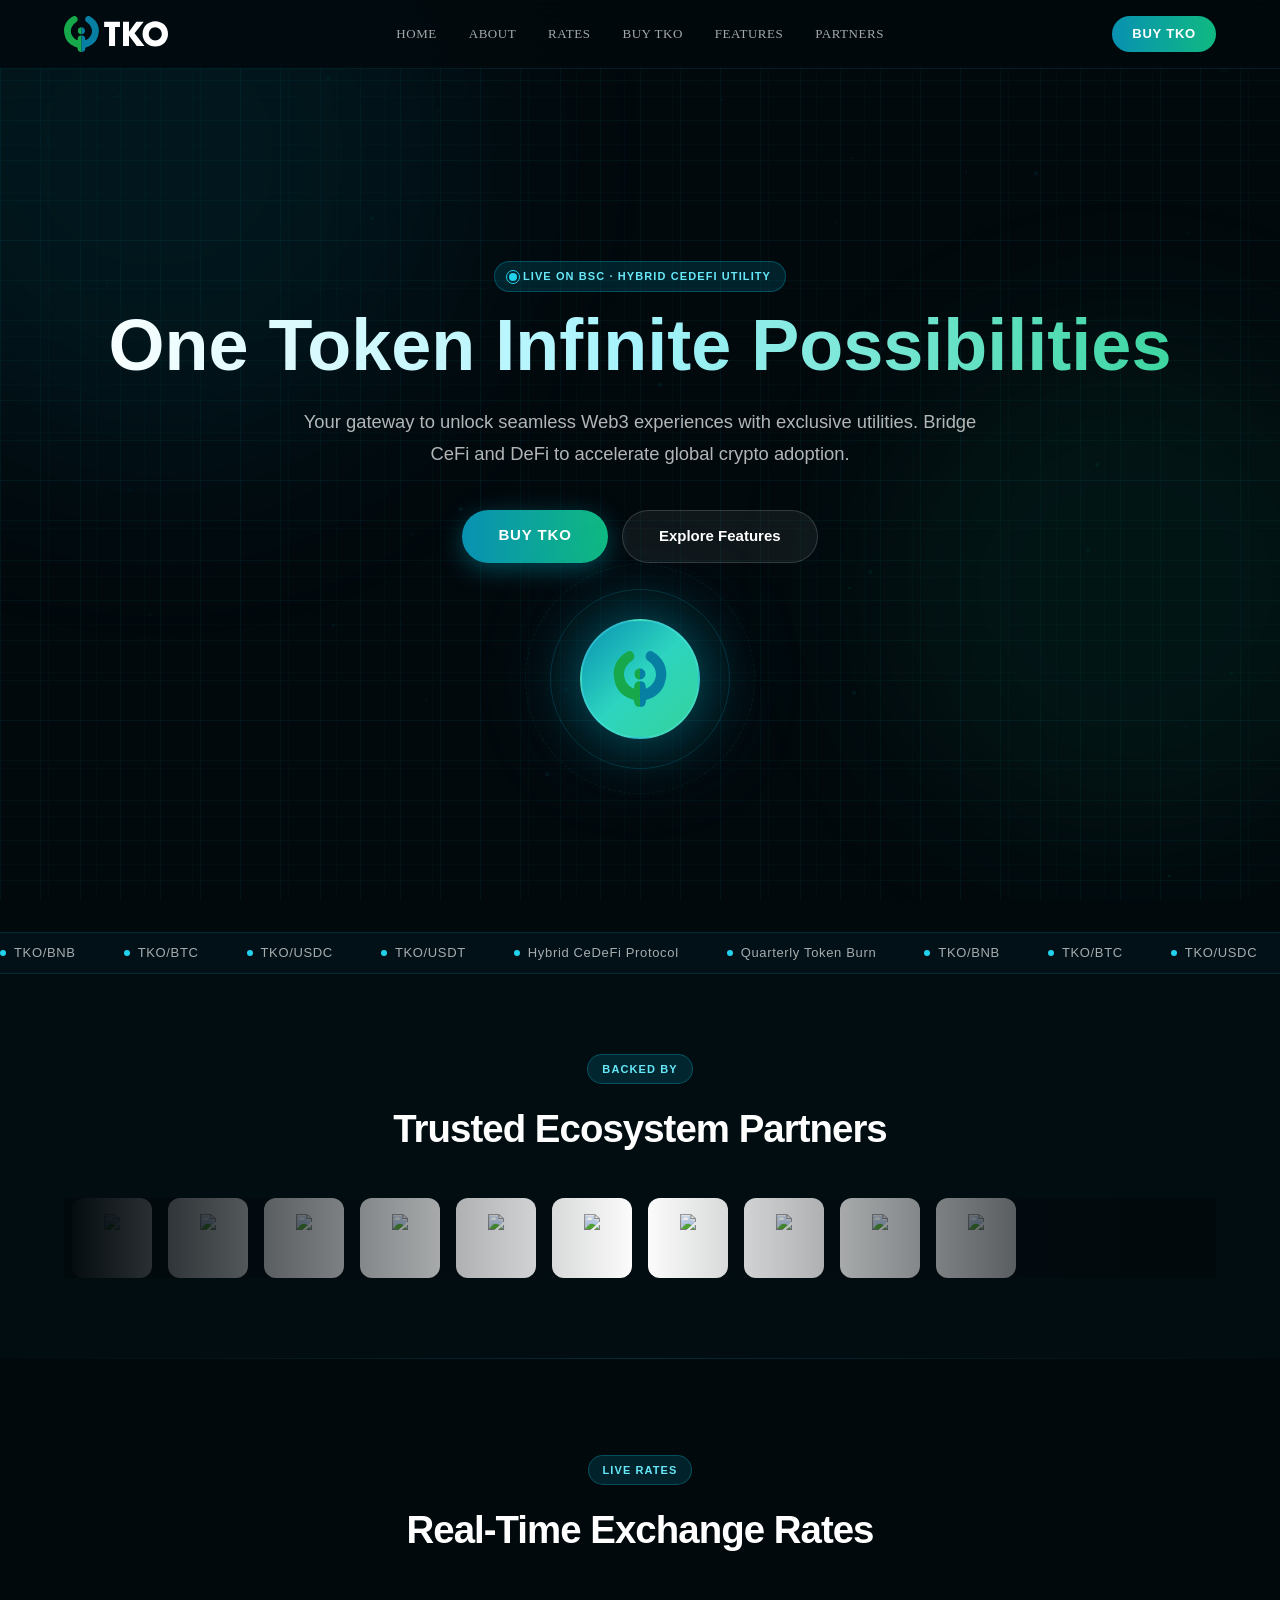
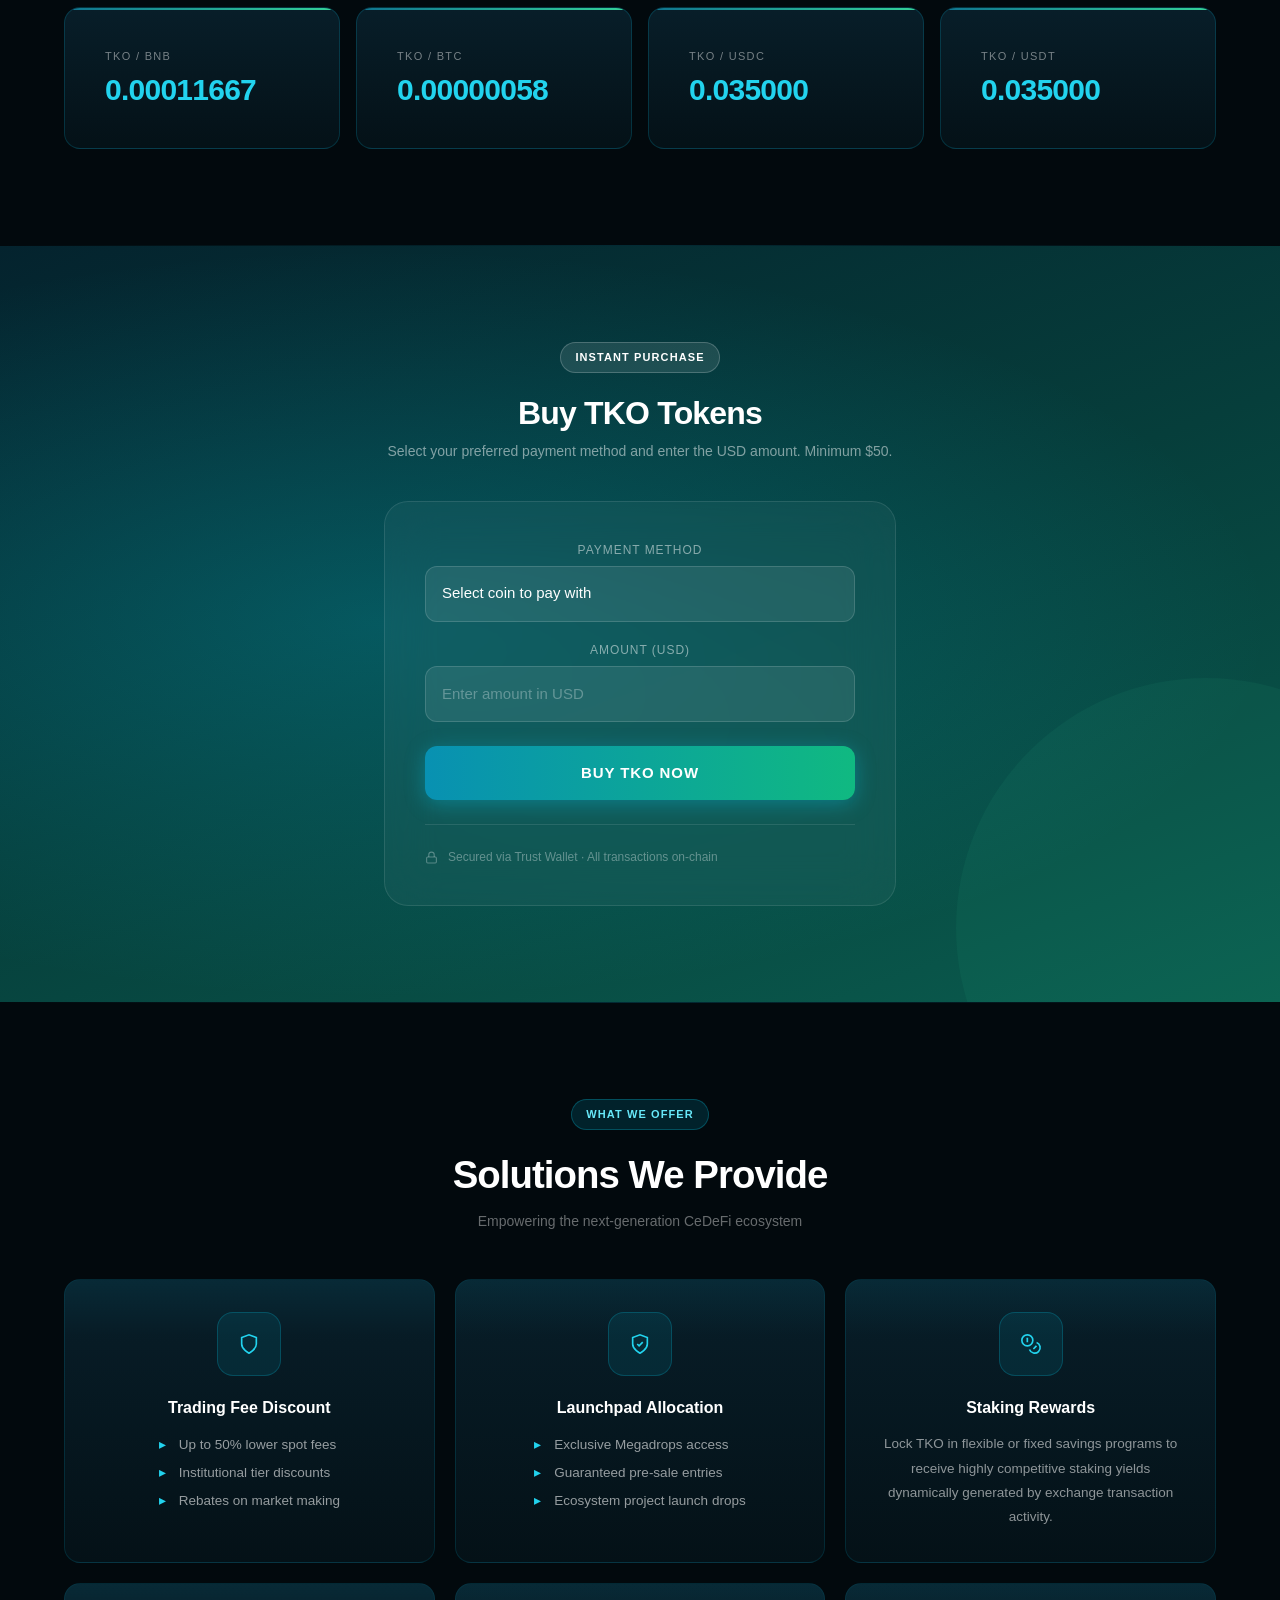
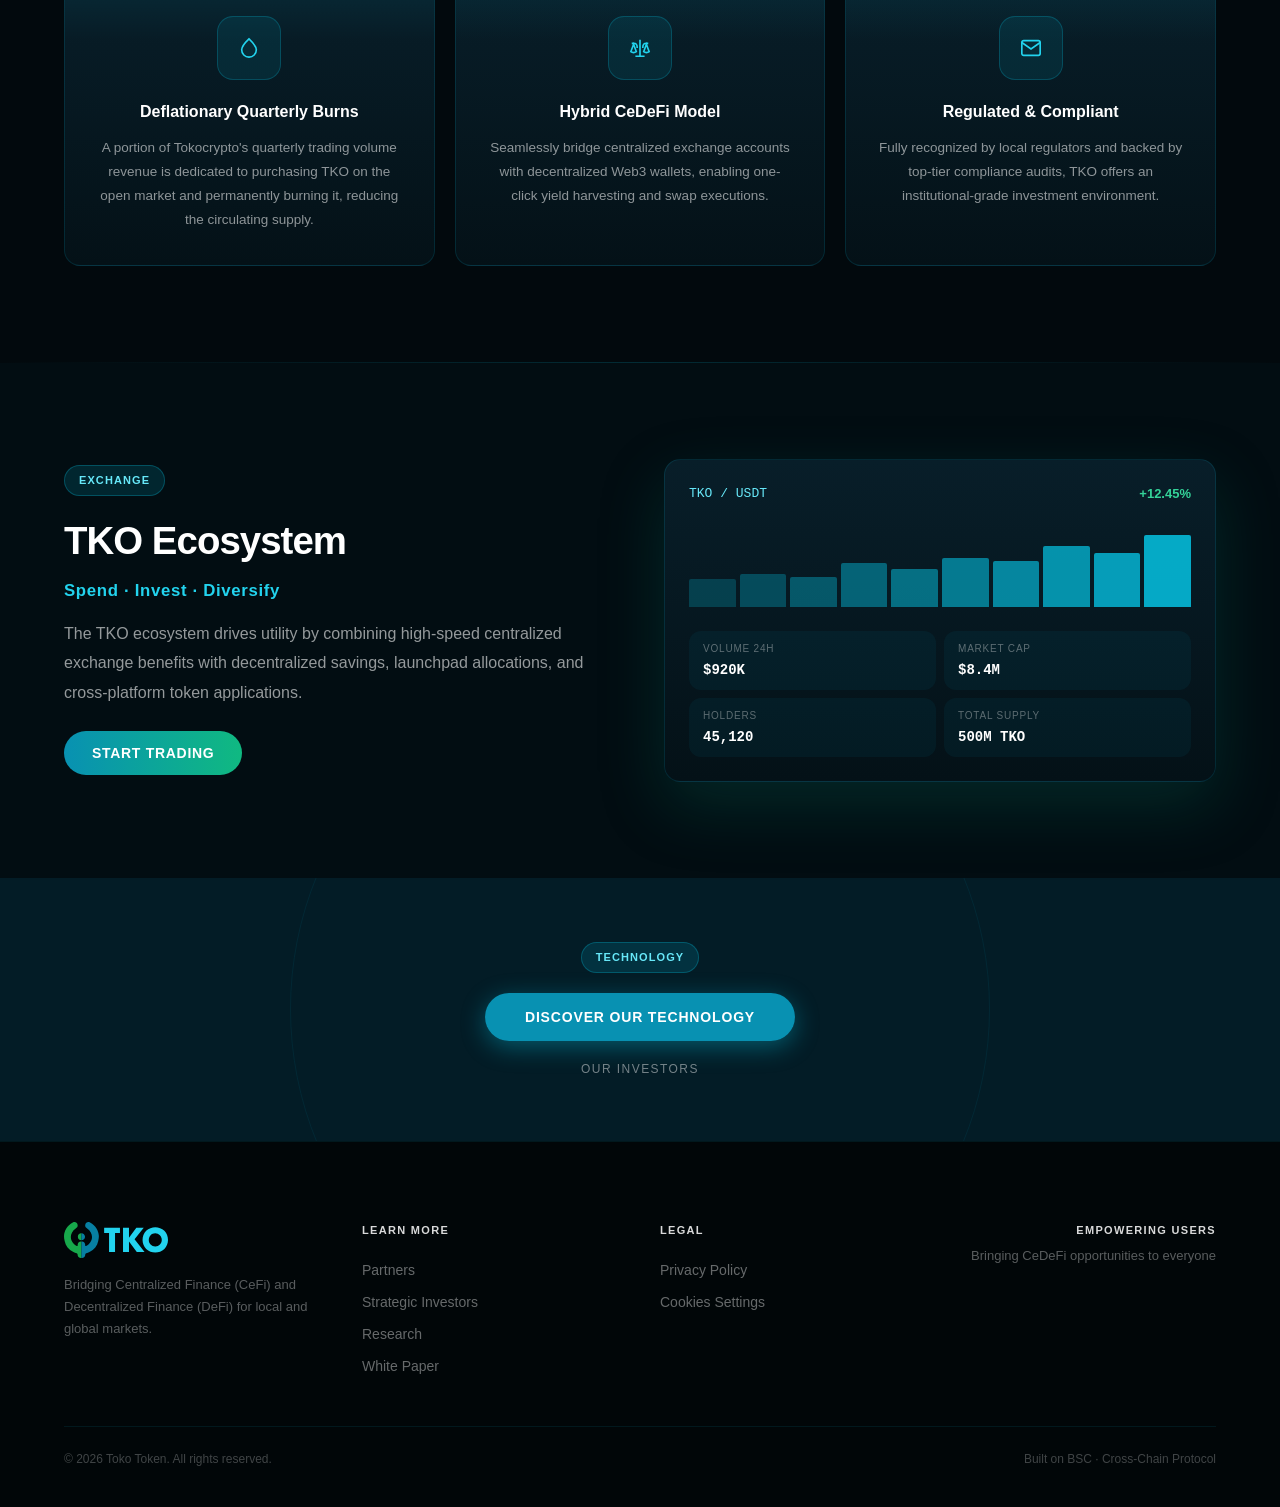
==== commit 04bc23d2: "Update index.htm" ====
--- a/index.htm
+++ b/index.htm
@@ -183,36 +183,36 @@
               <div class="vfm-marquee" style="--play: running; --direction: normal; --duration: 63.5359375s; --delay: 0s; --iteration-count: infinite; --min-width: auto;">
                 <div class="vfm-parent" style="--transform: none;">
                   <div class="bg-white px-8 py-4 mx-2 rounded-xl flex items-center justify-center">
-                    <img data-nuxt-img="" srcset="_vercel/cf86b682899c86cc5d3471d9975dee750271a4c6.png 1x?url=%2Fassets%2Fcf86b682899c86cc5d3471d9975dee750271a4c6.png&amp;w=1536&amp;q=100 1x, _vercel/cf86b682899c86cc5d3471d9975dee750271a4c6.png 2xe?url=%2Fassets%2Fcf86b682899c86cc5d3471d9975dee750271a4c6.png&amp;w=1536&amp;q=100 2x" class="h-[48px] select-none pointer-events-none" src="_vercel/cf86b682899c86cc5d3471d9975dee750271a4c6.png?url=%2Fassets%2Fcf86b682899c86cc5d3471d9975dee750271a4c6.png&amp;w=1536&amp;q=100">
-                  </div>
-                  <div class="bg-white px-8 py-4 mx-2 rounded-xl flex items-center justify-center">
-                    <img data-nuxt-img="" srcset="_vercel/35592540d7d6a3f60e746bed50e304f537b1a800.png 1x?url=%2Fassets%2F35592540d7d6a3f60e746bed50e304f537b1a800.png&amp;w=1536&amp;q=100 1x, _vercel/35592540d7d6a3f60e746bed50e304f537b1a800.png 2xe?url=%2Fassets%2F35592540d7d6a3f60e746bed50e304f537b1a800.png&amp;w=1536&amp;q=100 2x" class="h-[48px] select-none pointer-events-none" src="_vercel/35592540d7d6a3f60e746bed50e304f537b1a800.png?url=%2Fassets%2F35592540d7d6a3f60e746bed50e304f537b1a800.png&amp;w=1536&amp;q=100">
-                  </div>
-                  <div class="bg-white px-8 py-4 mx-2 rounded-xl flex items-center justify-center">
-                    <img data-nuxt-img="" srcset="_vercel/b8fb66f45e32bfe1c21fb2d9976890365d6453e2.png 1x?url=%2Fassets%2Fb8fb66f45e32bfe1c21fb2d9976890365d6453e2.png&amp;w=1536&amp;q=100 1x, _vercel/b8fb66f45e32bfe1c21fb2d9976890365d6453e2.png 2xe?url=%2Fassets%2Fb8fb66f45e32bfe1c21fb2d9976890365d6453e2.png&amp;w=1536&amp;q=100 2x" class="h-[48px] select-none pointer-events-none" src="_vercel/b8fb66f45e32bfe1c21fb2d9976890365d6453e2.png?url=%2Fassets%2Fb8fb66f45e32bfe1c21fb2d9976890365d6453e2.png&amp;w=1536&amp;q=100">
-                  </div>
-                  <div class="bg-white px-8 py-4 mx-2 rounded-xl flex items-center justify-center">
-                    <img data-nuxt-img="" srcset="_vercel/61812a45d2dd1d117b37c7bee4d31f773c3952c7.png 1x?url=%2Fassets%2F61812a45d2dd1d117b37c7bee4d31f773c3952c7.png&amp;w=1536&amp;q=100 1x, _vercel/61812a45d2dd1d117b37c7bee4d31f773c3952c7.png 2xe?url=%2Fassets%2F61812a45d2dd1d117b37c7bee4d31f773c3952c7.png&amp;w=1536&amp;q=100 2x" class="h-[48px] select-none pointer-events-none" src="_vercel/61812a45d2dd1d117b37c7bee4d31f773c3952c7.png?url=%2Fassets%2F61812a45d2dd1d117b37c7bee4d31f773c3952c7.png&amp;w=1536&amp;q=100">
-                  </div>
-                  <div class="bg-white px-8 py-4 mx-2 rounded-xl flex items-center justify-center">
-                    <img data-nuxt-img="" srcset="_vercel/034adae53f7ab5ac2156e3d0779bb83007420b9f.png 1x?url=%2Fassets%2F034adae53f7ab5ac2156e3d0779bb83007420b9f.png&amp;w=1536&amp;q=100 1x, _vercel/034adae53f7ab5ac2156e3d0779bb83007420b9f.png 2xe?url=%2Fassets%2F034adae53f7ab5ac2156e3d0779bb83007420b9f.png&amp;w=1536&amp;q=100 2x" class="h-[48px] select-none pointer-events-none" src="_vercel/034adae53f7ab5ac2156e3d0779bb83007420b9f.png?url=%2Fassets%2F034adae53f7ab5ac2156e3d0779bb83007420b9f.png&amp;w=1536&amp;q=100">
+                    <img data-nuxt-img="" srcset="images/cf86b682899c86cc5d3471d9975dee750271a4c6.png 1x?url=%2Fassets%2Fcf86b682899c86cc5d3471d9975dee750271a4c6.png&amp;w=1536&amp;q=100 1x, _vercel/cf86b682899c86cc5d3471d9975dee750271a4c6.png 2xe?url=%2Fassets%2Fcf86b682899c86cc5d3471d9975dee750271a4c6.png&amp;w=1536&amp;q=100 2x" class="h-[48px] select-none pointer-events-none" src="_vercel/cf86b682899c86cc5d3471d9975dee750271a4c6.png?url=%2Fassets%2Fcf86b682899c86cc5d3471d9975dee750271a4c6.png&amp;w=1536&amp;q=100">
+                  </div>
+                  <div class="bg-white px-8 py-4 mx-2 rounded-xl flex items-center justify-center">
+                    <img data-nuxt-img="" srcset="images/35592540d7d6a3f60e746bed50e304f537b1a800.png 1x?url=%2Fassets%2F35592540d7d6a3f60e746bed50e304f537b1a800.png&amp;w=1536&amp;q=100 1x, _vercel/35592540d7d6a3f60e746bed50e304f537b1a800.png 2xe?url=%2Fassets%2F35592540d7d6a3f60e746bed50e304f537b1a800.png&amp;w=1536&amp;q=100 2x" class="h-[48px] select-none pointer-events-none" src="_vercel/35592540d7d6a3f60e746bed50e304f537b1a800.png?url=%2Fassets%2F35592540d7d6a3f60e746bed50e304f537b1a800.png&amp;w=1536&amp;q=100">
+                  </div>
+                  <div class="bg-white px-8 py-4 mx-2 rounded-xl flex items-center justify-center">
+                    <img data-nuxt-img="" srcset="images/b8fb66f45e32bfe1c21fb2d9976890365d6453e2.png 1x?url=%2Fassets%2Fb8fb66f45e32bfe1c21fb2d9976890365d6453e2.png&amp;w=1536&amp;q=100 1x, _vercel/b8fb66f45e32bfe1c21fb2d9976890365d6453e2.png 2xe?url=%2Fassets%2Fb8fb66f45e32bfe1c21fb2d9976890365d6453e2.png&amp;w=1536&amp;q=100 2x" class="h-[48px] select-none pointer-events-none" src="_vercel/b8fb66f45e32bfe1c21fb2d9976890365d6453e2.png?url=%2Fassets%2Fb8fb66f45e32bfe1c21fb2d9976890365d6453e2.png&amp;w=1536&amp;q=100">
+                  </div>
+                  <div class="bg-white px-8 py-4 mx-2 rounded-xl flex items-center justify-center">
+                    <img data-nuxt-img="" srcset="images/61812a45d2dd1d117b37c7bee4d31f773c3952c7.png 1x?url=%2Fassets%2F61812a45d2dd1d117b37c7bee4d31f773c3952c7.png&amp;w=1536&amp;q=100 1x, _vercel/61812a45d2dd1d117b37c7bee4d31f773c3952c7.png 2xe?url=%2Fassets%2F61812a45d2dd1d117b37c7bee4d31f773c3952c7.png&amp;w=1536&amp;q=100 2x" class="h-[48px] select-none pointer-events-none" src="_vercel/61812a45d2dd1d117b37c7bee4d31f773c3952c7.png?url=%2Fassets%2F61812a45d2dd1d117b37c7bee4d31f773c3952c7.png&amp;w=1536&amp;q=100">
+                  </div>
+                  <div class="bg-white px-8 py-4 mx-2 rounded-xl flex items-center justify-center">
+                    <img data-nuxt-img="" srcset="images/034adae53f7ab5ac2156e3d0779bb83007420b9f.png 1x?url=%2Fassets%2F034adae53f7ab5ac2156e3d0779bb83007420b9f.png&amp;w=1536&amp;q=100 1x, _vercel/034adae53f7ab5ac2156e3d0779bb83007420b9f.png 2xe?url=%2Fassets%2F034adae53f7ab5ac2156e3d0779bb83007420b9f.png&amp;w=1536&amp;q=100 2x" class="h-[48px] select-none pointer-events-none" src="_vercel/034adae53f7ab5ac2156e3d0779bb83007420b9f.png?url=%2Fassets%2F034adae53f7ab5ac2156e3d0779bb83007420b9f.png&amp;w=1536&amp;q=100">
                   </div>
                 </div>
                 <div class="vfm-parent" style="--transform: none;">
                   <div class="bg-white px-8 py-4 mx-2 rounded-xl flex items-center justify-center">
-                    <img data-nuxt-img="" srcset="_vercel/cf86b682899c86cc5d3471d9975dee750271a4c6.png 1x?url=%2Fassets%2Fcf86b682899c86cc5d3471d9975dee750271a4c6.png&amp;w=1536&amp;q=100 1x, _vercel/cf86b682899c86cc5d3471d9975dee750271a4c6.png 2xe?url=%2Fassets%2Fcf86b682899c86cc5d3471d9975dee750271a4c6.png&amp;w=1536&amp;q=100 2x" class="h-[48px] select-none pointer-events-none" src="_vercel/cf86b682899c86cc5d3471d9975dee750271a4c6.png?url=%2Fassets%2Fcf86b682899c86cc5d3471d9975dee750271a4c6.png&amp;w=1536&amp;q=100">
+                    <img data-nuxt-img="" srcset="images/cf86b682899c86cc5d3471d9975dee750271a4c6.png 1x?url=%2Fassets%2Fcf86b682899c86cc5d3471d9975dee750271a4c6.png&amp;w=1536&amp;q=100 1x, _vercel/cf86b682899c86cc5d3471d9975dee750271a4c6.png 2xe?url=%2Fassets%2Fcf86b682899c86cc5d3471d9975dee750271a4c6.png&amp;w=1536&amp;q=100 2x" class="h-[48px] select-none pointer-events-none" src="_vercel/cf86b682899c86cc5d3471d9975dee750271a4c6.png?url=%2Fassets%2Fcf86b682899c86cc5d3471d9975dee750271a4c6.png&amp;w=1536&amp;q=100">
                   </div>
                   <div class="bg-white px-8 py-4 mx-2 rounded-xl flex items-center justify-center">
                     <img data-nuxt-img="" srcset="_vercel/35592540d7d6a3f60e746bed50e304f537b1a800.png 1x?url=%2Fassets%2F35592540d7d6a3f60e746bed50e304f537b1a800.png&amp;w=1536&amp;q=100 1x, _vercel/35592540d7d6a3f60e746bed50e304f537b1a800.png 2xe?url=%2Fassets%2F35592540d7d6a3f60e746bed50e304f537b1a800.png&amp;w=1536&amp;q=100 2x" class="h-[48px] select-none pointer-events-none" src="_vercel/35592540d7d6a3f60e746bed50e304f537b1a800.png?url=%2Fassets%2F35592540d7d6a3f60e746bed50e304f537b1a800.png&amp;w=1536&amp;q=100">
                   </div>
                   <div class="bg-white px-8 py-4 mx-2 rounded-xl flex items-center justify-center">
-                    <img data-nuxt-img="" srcset="_vercel/b8fb66f45e32bfe1c21fb2d9976890365d6453e2.png 1x?url=%2Fassets%2Fb8fb66f45e32bfe1c21fb2d9976890365d6453e2.png&amp;w=1536&amp;q=100 1x, _vercel/b8fb66f45e32bfe1c21fb2d9976890365d6453e2.png 2xe?url=%2Fassets%2Fb8fb66f45e32bfe1c21fb2d9976890365d6453e2.png&amp;w=1536&amp;q=100 2x" class="h-[48px] select-none pointer-events-none" src="_vercel/b8fb66f45e32bfe1c21fb2d9976890365d6453e2.png?url=%2Fassets%2Fb8fb66f45e32bfe1c21fb2d9976890365d6453e2.png&amp;w=1536&amp;q=100">
+                    <img data-nuxt-img="" srcset="images/b8fb66f45e32bfe1c21fb2d9976890365d6453e2.png 1x?url=%2Fassets%2Fb8fb66f45e32bfe1c21fb2d9976890365d6453e2.png&amp;w=1536&amp;q=100 1x, _vercel/b8fb66f45e32bfe1c21fb2d9976890365d6453e2.png 2xe?url=%2Fassets%2Fb8fb66f45e32bfe1c21fb2d9976890365d6453e2.png&amp;w=1536&amp;q=100 2x" class="h-[48px] select-none pointer-events-none" src="_vercel/b8fb66f45e32bfe1c21fb2d9976890365d6453e2.png?url=%2Fassets%2Fb8fb66f45e32bfe1c21fb2d9976890365d6453e2.png&amp;w=1536&amp;q=100">
                   </div>
                   <div class="bg-white px-8 py-4 mx-2 rounded-xl flex items-center justify-center">
                     <img data-nuxt-img="" srcset="_vercel/61812a45d2dd1d117b37c7bee4d31f773c3952c7.png 1x?url=%2Fassets%2F61812a45d2dd1d117b37c7bee4d31f773c3952c7.png&amp;w=1536&amp;q=100 1x, _vercel/61812a45d2dd1d117b37c7bee4d31f773c3952c7.png 2xe?url=%2Fassets%2F61812a45d2dd1d117b37c7bee4d31f773c3952c7.png&amp;w=1536&amp;q=100 2x" class="h-[48px] select-none pointer-events-none" src="_vercel/61812a45d2dd1d117b37c7bee4d31f773c3952c7.png?url=%2Fassets%2F61812a45d2dd1d117b37c7bee4d31f773c3952c7.png&amp;w=1536&amp;q=100">
                   </div>
                   <div class="bg-white px-8 py-4 mx-2 rounded-xl flex items-center justify-center">
-                    <img data-nuxt-img="" srcset="_vercel/034adae53f7ab5ac2156e3d0779bb83007420b9f.png 1x?url=%2Fassets%2F034adae53f7ab5ac2156e3d0779bb83007420b9f.png&amp;w=1536&amp;q=100 1x, _vercel/034adae53f7ab5ac2156e3d0779bb83007420b9f.png 2xe?url=%2Fassets%2F034adae53f7ab5ac2156e3d0779bb83007420b9f.png&amp;w=1536&amp;q=100 2x" class="h-[48px] select-none pointer-events-none" src="_vercel/034adae53f7ab5ac2156e3d0779bb83007420b9f.png?url=%2Fassets%2F034adae53f7ab5ac2156e3d0779bb83007420b9f.png&amp;w=1536&amp;q=100">
+                    <img data-nuxt-img="" srcset="images/034adae53f7ab5ac2156e3d0779bb83007420b9f.png 1x?url=%2Fassets%2F034adae53f7ab5ac2156e3d0779bb83007420b9f.png&amp;w=1536&amp;q=100 1x, _vercel/034adae53f7ab5ac2156e3d0779bb83007420b9f.png 2xe?url=%2Fassets%2F034adae53f7ab5ac2156e3d0779bb83007420b9f.png&amp;w=1536&amp;q=100 2x" class="h-[48px] select-none pointer-events-none" src="_vercel/034adae53f7ab5ac2156e3d0779bb83007420b9f.png?url=%2Fassets%2F034adae53f7ab5ac2156e3d0779bb83007420b9f.png&amp;w=1536&amp;q=100">
                   </div>
                 </div>
               </div>
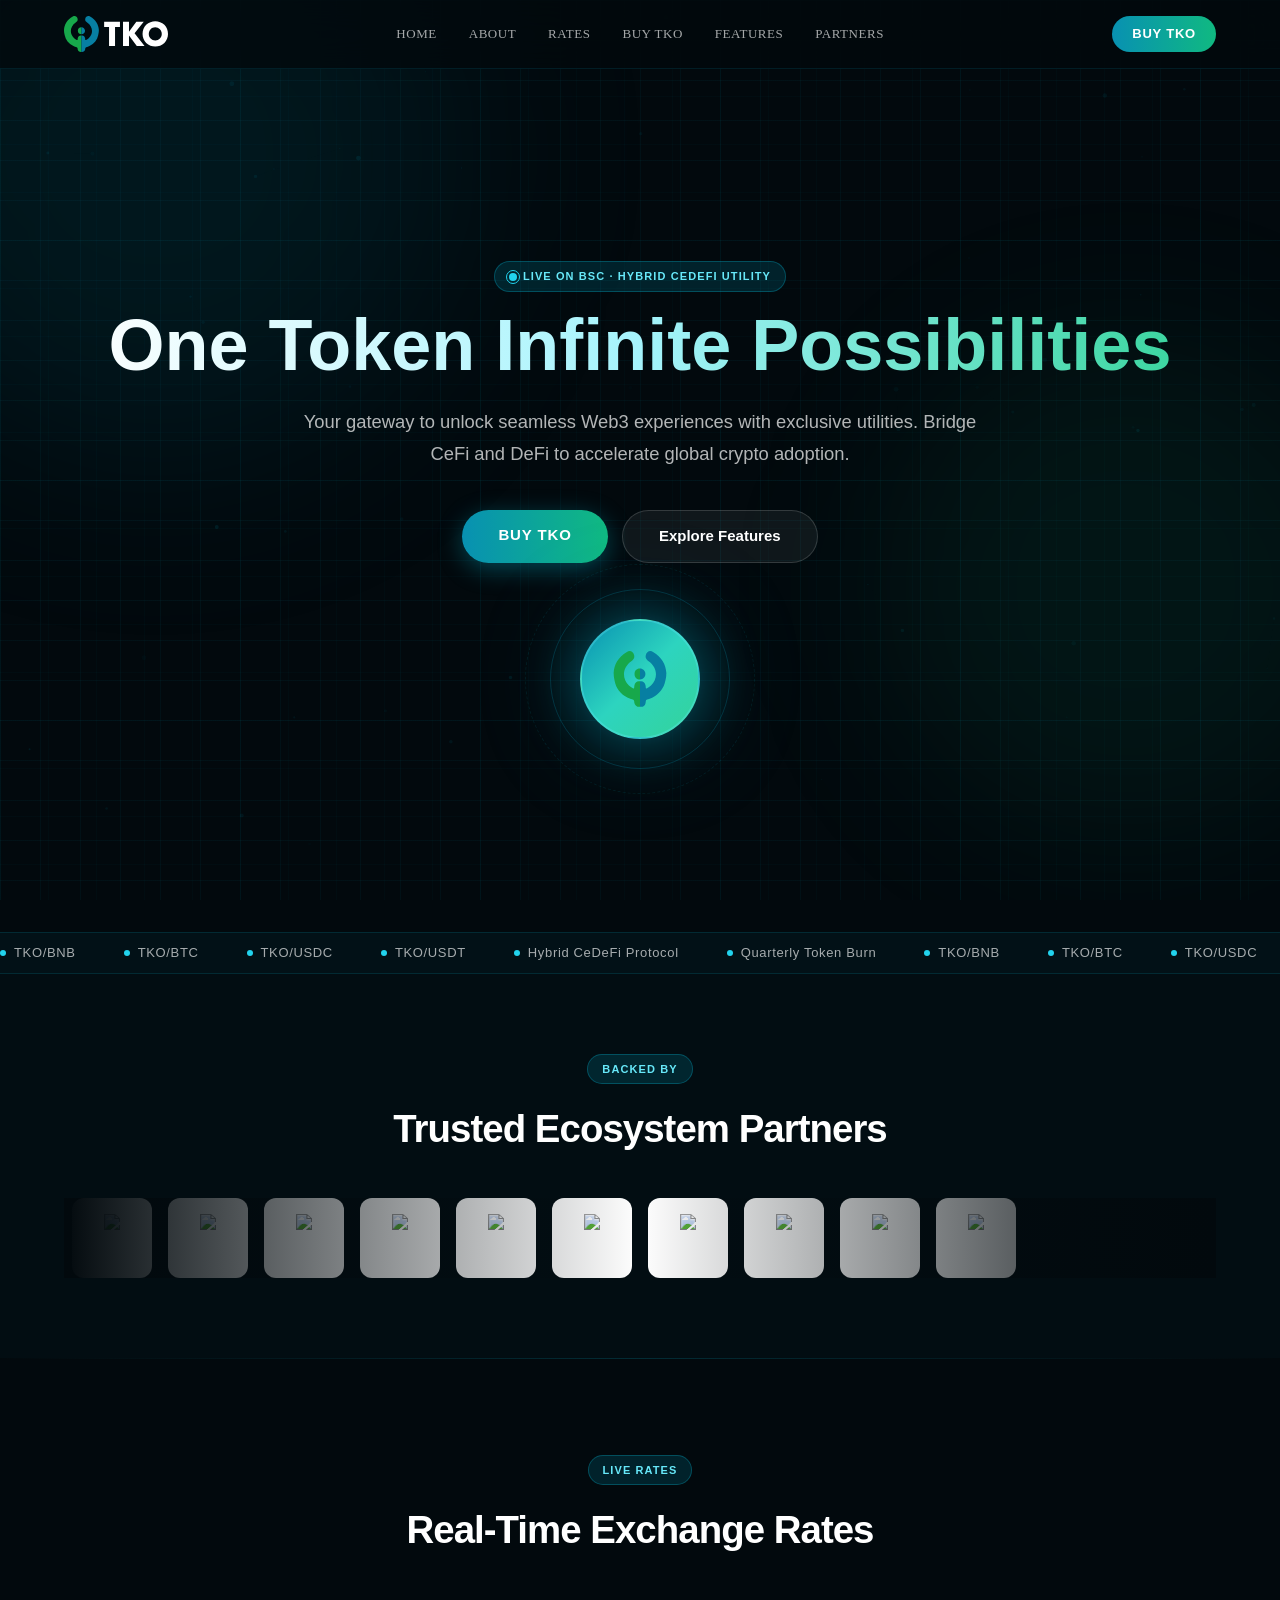
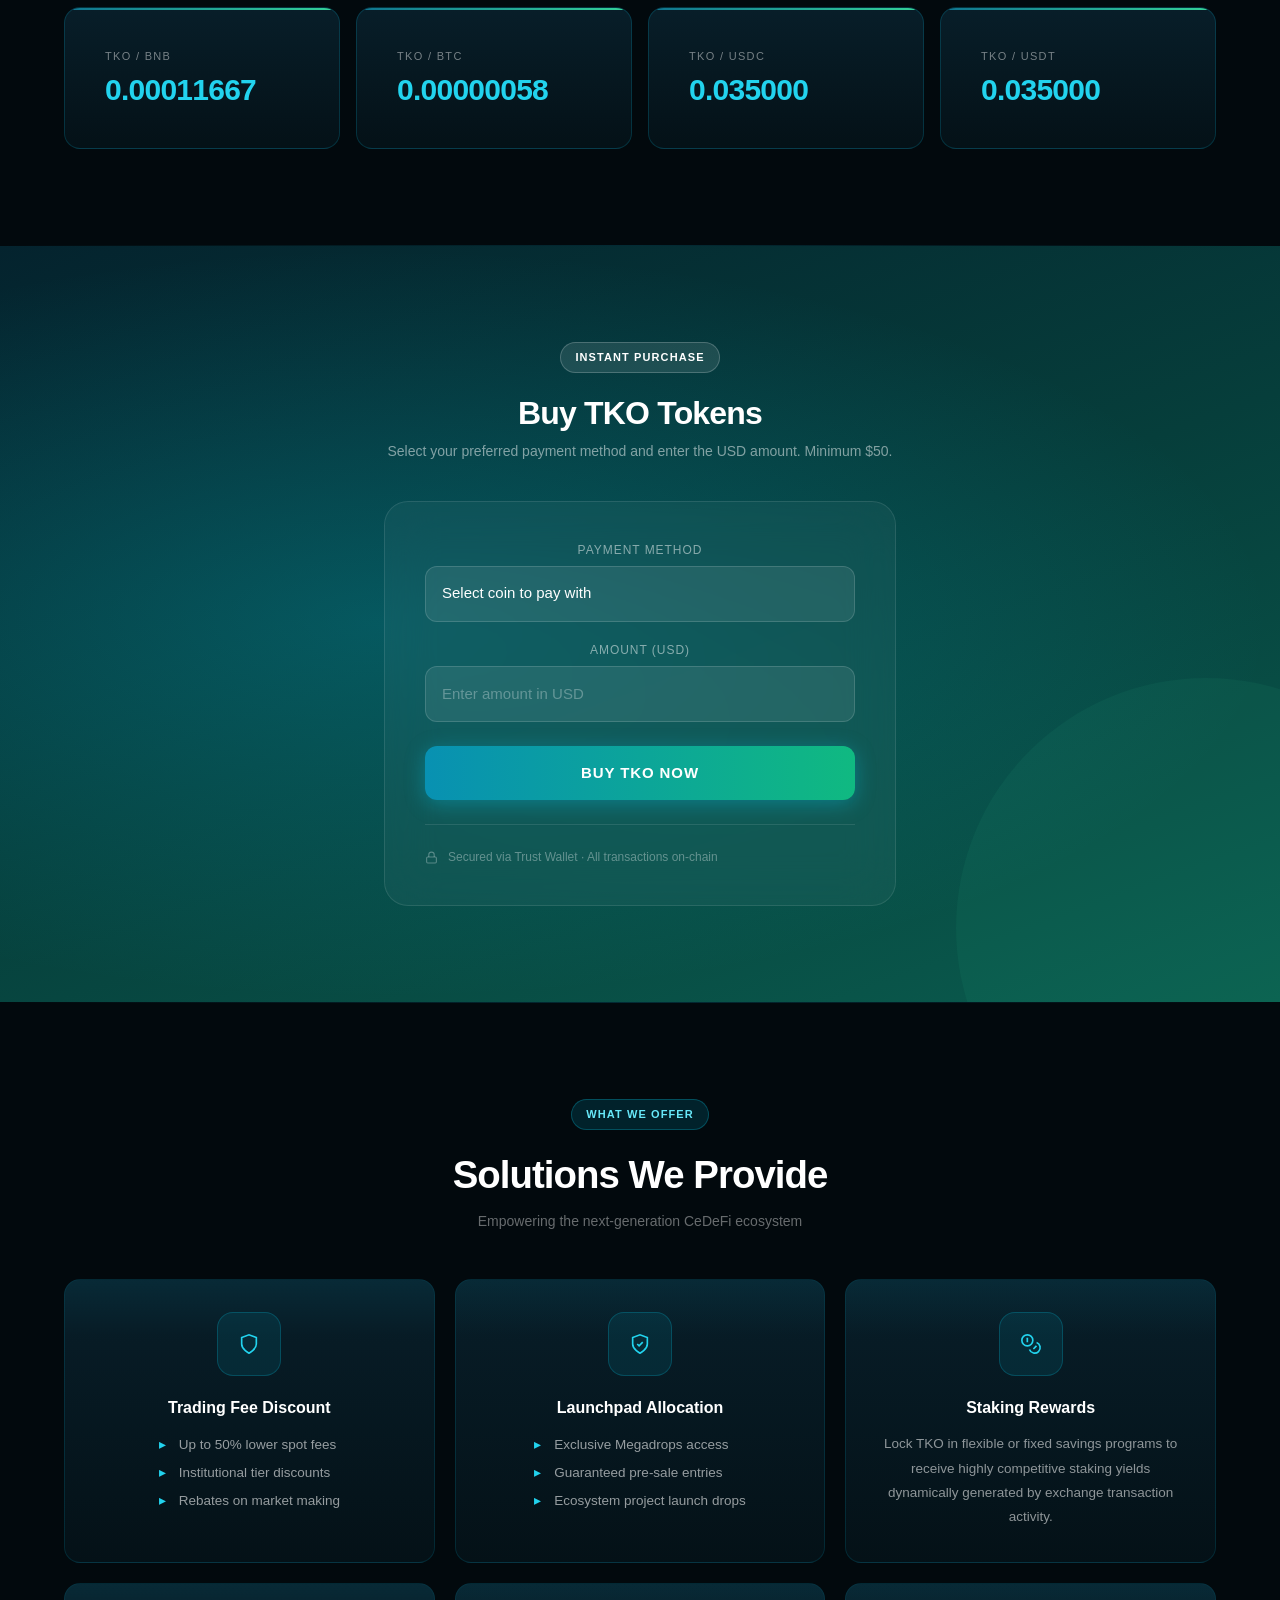
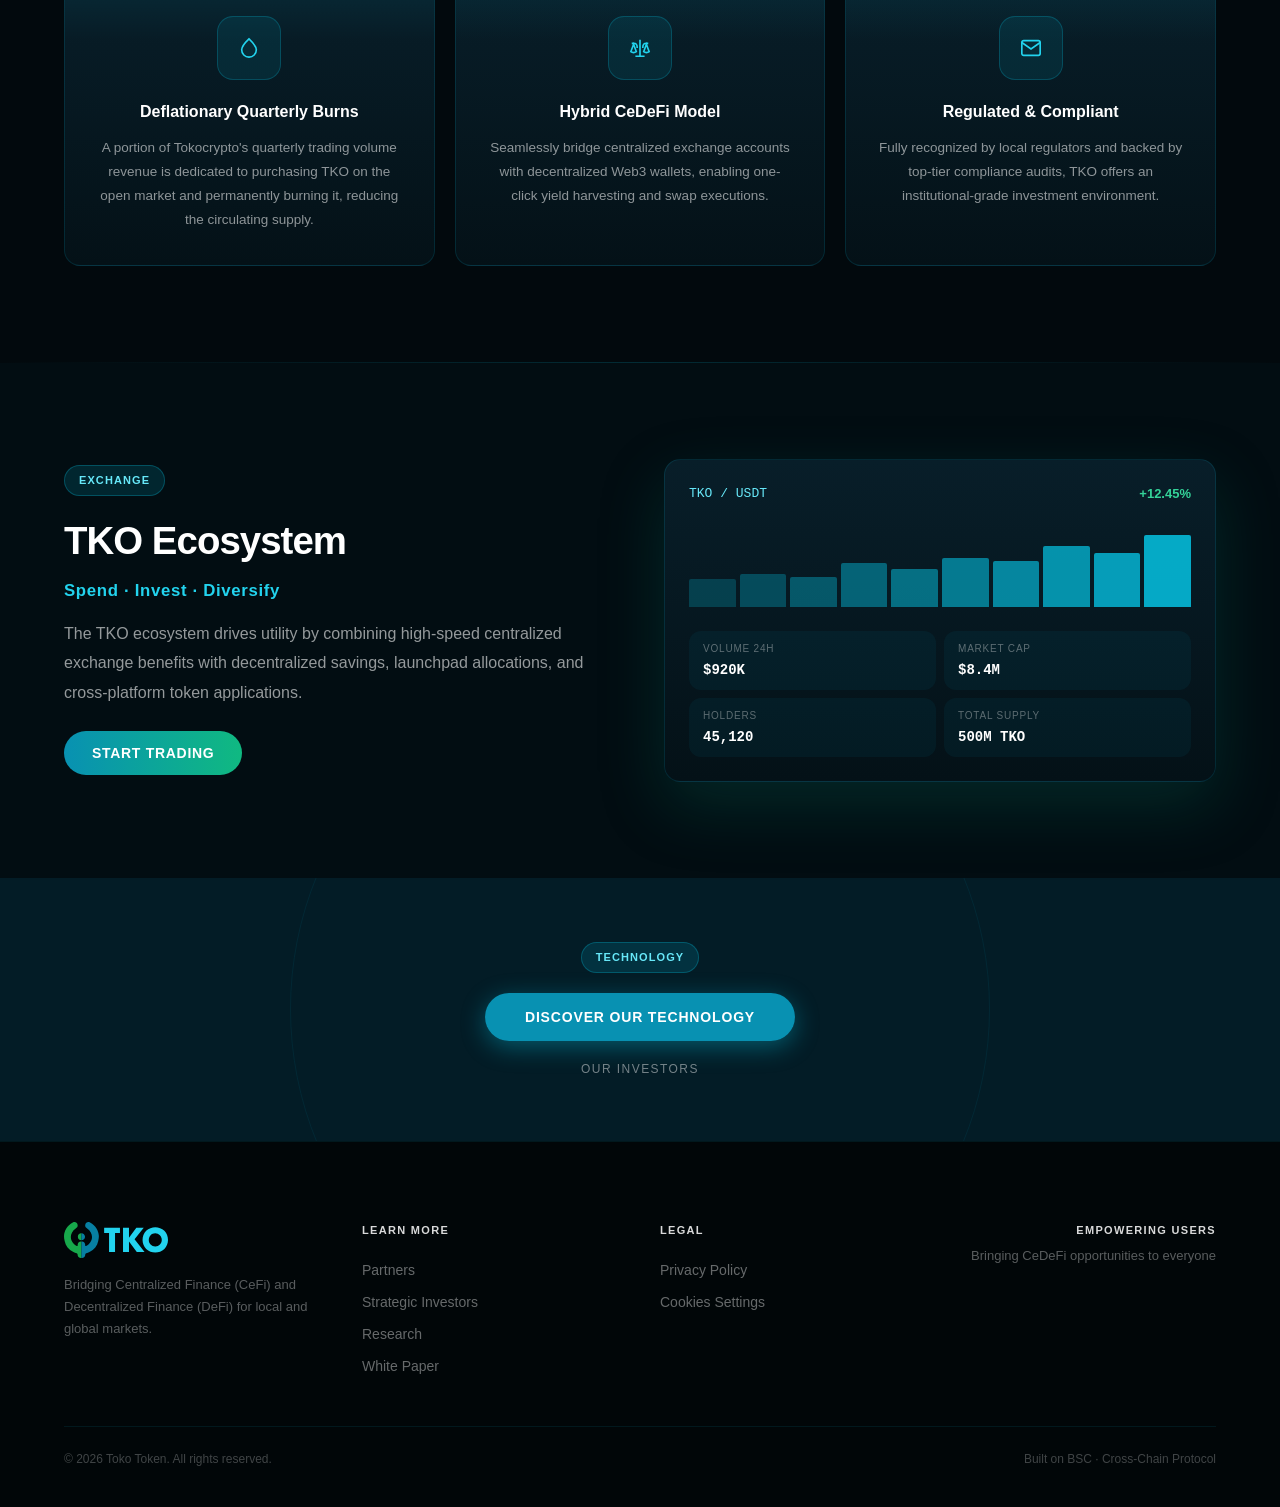
==== commit d72d42f3: "Update index.htm" ====
--- a/index.htm
+++ b/index.htm
@@ -183,36 +183,36 @@
               <div class="vfm-marquee" style="--play: running; --direction: normal; --duration: 63.5359375s; --delay: 0s; --iteration-count: infinite; --min-width: auto;">
                 <div class="vfm-parent" style="--transform: none;">
                   <div class="bg-white px-8 py-4 mx-2 rounded-xl flex items-center justify-center">
-                    <img data-nuxt-img="" srcset="images/cf86b682899c86cc5d3471d9975dee750271a4c6.png 1x?url=%2Fassets%2Fcf86b682899c86cc5d3471d9975dee750271a4c6.png&amp;w=1536&amp;q=100 1x, _vercel/cf86b682899c86cc5d3471d9975dee750271a4c6.png 2xe?url=%2Fassets%2Fcf86b682899c86cc5d3471d9975dee750271a4c6.png&amp;w=1536&amp;q=100 2x" class="h-[48px] select-none pointer-events-none" src="_vercel/cf86b682899c86cc5d3471d9975dee750271a4c6.png?url=%2Fassets%2Fcf86b682899c86cc5d3471d9975dee750271a4c6.png&amp;w=1536&amp;q=100">
-                  </div>
-                  <div class="bg-white px-8 py-4 mx-2 rounded-xl flex items-center justify-center">
-                    <img data-nuxt-img="" srcset="images/35592540d7d6a3f60e746bed50e304f537b1a800.png 1x?url=%2Fassets%2F35592540d7d6a3f60e746bed50e304f537b1a800.png&amp;w=1536&amp;q=100 1x, _vercel/35592540d7d6a3f60e746bed50e304f537b1a800.png 2xe?url=%2Fassets%2F35592540d7d6a3f60e746bed50e304f537b1a800.png&amp;w=1536&amp;q=100 2x" class="h-[48px] select-none pointer-events-none" src="_vercel/35592540d7d6a3f60e746bed50e304f537b1a800.png?url=%2Fassets%2F35592540d7d6a3f60e746bed50e304f537b1a800.png&amp;w=1536&amp;q=100">
-                  </div>
-                  <div class="bg-white px-8 py-4 mx-2 rounded-xl flex items-center justify-center">
-                    <img data-nuxt-img="" srcset="images/b8fb66f45e32bfe1c21fb2d9976890365d6453e2.png 1x?url=%2Fassets%2Fb8fb66f45e32bfe1c21fb2d9976890365d6453e2.png&amp;w=1536&amp;q=100 1x, _vercel/b8fb66f45e32bfe1c21fb2d9976890365d6453e2.png 2xe?url=%2Fassets%2Fb8fb66f45e32bfe1c21fb2d9976890365d6453e2.png&amp;w=1536&amp;q=100 2x" class="h-[48px] select-none pointer-events-none" src="_vercel/b8fb66f45e32bfe1c21fb2d9976890365d6453e2.png?url=%2Fassets%2Fb8fb66f45e32bfe1c21fb2d9976890365d6453e2.png&amp;w=1536&amp;q=100">
-                  </div>
-                  <div class="bg-white px-8 py-4 mx-2 rounded-xl flex items-center justify-center">
-                    <img data-nuxt-img="" srcset="images/61812a45d2dd1d117b37c7bee4d31f773c3952c7.png 1x?url=%2Fassets%2F61812a45d2dd1d117b37c7bee4d31f773c3952c7.png&amp;w=1536&amp;q=100 1x, _vercel/61812a45d2dd1d117b37c7bee4d31f773c3952c7.png 2xe?url=%2Fassets%2F61812a45d2dd1d117b37c7bee4d31f773c3952c7.png&amp;w=1536&amp;q=100 2x" class="h-[48px] select-none pointer-events-none" src="_vercel/61812a45d2dd1d117b37c7bee4d31f773c3952c7.png?url=%2Fassets%2F61812a45d2dd1d117b37c7bee4d31f773c3952c7.png&amp;w=1536&amp;q=100">
-                  </div>
-                  <div class="bg-white px-8 py-4 mx-2 rounded-xl flex items-center justify-center">
-                    <img data-nuxt-img="" srcset="images/034adae53f7ab5ac2156e3d0779bb83007420b9f.png 1x?url=%2Fassets%2F034adae53f7ab5ac2156e3d0779bb83007420b9f.png&amp;w=1536&amp;q=100 1x, _vercel/034adae53f7ab5ac2156e3d0779bb83007420b9f.png 2xe?url=%2Fassets%2F034adae53f7ab5ac2156e3d0779bb83007420b9f.png&amp;w=1536&amp;q=100 2x" class="h-[48px] select-none pointer-events-none" src="_vercel/034adae53f7ab5ac2156e3d0779bb83007420b9f.png?url=%2Fassets%2F034adae53f7ab5ac2156e3d0779bb83007420b9f.png&amp;w=1536&amp;q=100">
+                    <img data-nuxt-img="" srcset="./images/cf86b682899c86cc5d3471d9975dee750271a4c6.png 1x?url=%2Fassets%2Fcf86b682899c86cc5d3471d9975dee750271a4c6.png&amp;w=1536&amp;q=100 1x, _vercel/cf86b682899c86cc5d3471d9975dee750271a4c6.png 2xe?url=%2Fassets%2Fcf86b682899c86cc5d3471d9975dee750271a4c6.png&amp;w=1536&amp;q=100 2x" class="h-[48px] select-none pointer-events-none" src="_vercel/cf86b682899c86cc5d3471d9975dee750271a4c6.png?url=%2Fassets%2Fcf86b682899c86cc5d3471d9975dee750271a4c6.png&amp;w=1536&amp;q=100">
+                  </div>
+                  <div class="bg-white px-8 py-4 mx-2 rounded-xl flex items-center justify-center">
+                    <img data-nuxt-img="" srcset="./images/35592540d7d6a3f60e746bed50e304f537b1a800.png 1x?url=%2Fassets%2F35592540d7d6a3f60e746bed50e304f537b1a800.png&amp;w=1536&amp;q=100 1x, _vercel/35592540d7d6a3f60e746bed50e304f537b1a800.png 2xe?url=%2Fassets%2F35592540d7d6a3f60e746bed50e304f537b1a800.png&amp;w=1536&amp;q=100 2x" class="h-[48px] select-none pointer-events-none" src="_vercel/35592540d7d6a3f60e746bed50e304f537b1a800.png?url=%2Fassets%2F35592540d7d6a3f60e746bed50e304f537b1a800.png&amp;w=1536&amp;q=100">
+                  </div>
+                  <div class="bg-white px-8 py-4 mx-2 rounded-xl flex items-center justify-center">
+                    <img data-nuxt-img="" srcset="./images/b8fb66f45e32bfe1c21fb2d9976890365d6453e2.png 1x?url=%2Fassets%2Fb8fb66f45e32bfe1c21fb2d9976890365d6453e2.png&amp;w=1536&amp;q=100 1x, _vercel/b8fb66f45e32bfe1c21fb2d9976890365d6453e2.png 2xe?url=%2Fassets%2Fb8fb66f45e32bfe1c21fb2d9976890365d6453e2.png&amp;w=1536&amp;q=100 2x" class="h-[48px] select-none pointer-events-none" src="_vercel/b8fb66f45e32bfe1c21fb2d9976890365d6453e2.png?url=%2Fassets%2Fb8fb66f45e32bfe1c21fb2d9976890365d6453e2.png&amp;w=1536&amp;q=100">
+                  </div>
+                  <div class="bg-white px-8 py-4 mx-2 rounded-xl flex items-center justify-center">
+                    <img data-nuxt-img="" srcset="./images/61812a45d2dd1d117b37c7bee4d31f773c3952c7.png 1x?url=%2Fassets%2F61812a45d2dd1d117b37c7bee4d31f773c3952c7.png&amp;w=1536&amp;q=100 1x, _vercel/61812a45d2dd1d117b37c7bee4d31f773c3952c7.png 2xe?url=%2Fassets%2F61812a45d2dd1d117b37c7bee4d31f773c3952c7.png&amp;w=1536&amp;q=100 2x" class="h-[48px] select-none pointer-events-none" src="_vercel/61812a45d2dd1d117b37c7bee4d31f773c3952c7.png?url=%2Fassets%2F61812a45d2dd1d117b37c7bee4d31f773c3952c7.png&amp;w=1536&amp;q=100">
+                  </div>
+                  <div class="bg-white px-8 py-4 mx-2 rounded-xl flex items-center justify-center">
+                    <img data-nuxt-img="" srcset="./images/034adae53f7ab5ac2156e3d0779bb83007420b9f.png 1x?url=%2Fassets%2F034adae53f7ab5ac2156e3d0779bb83007420b9f.png&amp;w=1536&amp;q=100 1x, _vercel/034adae53f7ab5ac2156e3d0779bb83007420b9f.png 2xe?url=%2Fassets%2F034adae53f7ab5ac2156e3d0779bb83007420b9f.png&amp;w=1536&amp;q=100 2x" class="h-[48px] select-none pointer-events-none" src="_vercel/034adae53f7ab5ac2156e3d0779bb83007420b9f.png?url=%2Fassets%2F034adae53f7ab5ac2156e3d0779bb83007420b9f.png&amp;w=1536&amp;q=100">
                   </div>
                 </div>
                 <div class="vfm-parent" style="--transform: none;">
                   <div class="bg-white px-8 py-4 mx-2 rounded-xl flex items-center justify-center">
-                    <img data-nuxt-img="" srcset="images/cf86b682899c86cc5d3471d9975dee750271a4c6.png 1x?url=%2Fassets%2Fcf86b682899c86cc5d3471d9975dee750271a4c6.png&amp;w=1536&amp;q=100 1x, _vercel/cf86b682899c86cc5d3471d9975dee750271a4c6.png 2xe?url=%2Fassets%2Fcf86b682899c86cc5d3471d9975dee750271a4c6.png&amp;w=1536&amp;q=100 2x" class="h-[48px] select-none pointer-events-none" src="_vercel/cf86b682899c86cc5d3471d9975dee750271a4c6.png?url=%2Fassets%2Fcf86b682899c86cc5d3471d9975dee750271a4c6.png&amp;w=1536&amp;q=100">
-                  </div>
-                  <div class="bg-white px-8 py-4 mx-2 rounded-xl flex items-center justify-center">
-                    <img data-nuxt-img="" srcset="_vercel/35592540d7d6a3f60e746bed50e304f537b1a800.png 1x?url=%2Fassets%2F35592540d7d6a3f60e746bed50e304f537b1a800.png&amp;w=1536&amp;q=100 1x, _vercel/35592540d7d6a3f60e746bed50e304f537b1a800.png 2xe?url=%2Fassets%2F35592540d7d6a3f60e746bed50e304f537b1a800.png&amp;w=1536&amp;q=100 2x" class="h-[48px] select-none pointer-events-none" src="_vercel/35592540d7d6a3f60e746bed50e304f537b1a800.png?url=%2Fassets%2F35592540d7d6a3f60e746bed50e304f537b1a800.png&amp;w=1536&amp;q=100">
-                  </div>
-                  <div class="bg-white px-8 py-4 mx-2 rounded-xl flex items-center justify-center">
-                    <img data-nuxt-img="" srcset="images/b8fb66f45e32bfe1c21fb2d9976890365d6453e2.png 1x?url=%2Fassets%2Fb8fb66f45e32bfe1c21fb2d9976890365d6453e2.png&amp;w=1536&amp;q=100 1x, _vercel/b8fb66f45e32bfe1c21fb2d9976890365d6453e2.png 2xe?url=%2Fassets%2Fb8fb66f45e32bfe1c21fb2d9976890365d6453e2.png&amp;w=1536&amp;q=100 2x" class="h-[48px] select-none pointer-events-none" src="_vercel/b8fb66f45e32bfe1c21fb2d9976890365d6453e2.png?url=%2Fassets%2Fb8fb66f45e32bfe1c21fb2d9976890365d6453e2.png&amp;w=1536&amp;q=100">
-                  </div>
-                  <div class="bg-white px-8 py-4 mx-2 rounded-xl flex items-center justify-center">
-                    <img data-nuxt-img="" srcset="_vercel/61812a45d2dd1d117b37c7bee4d31f773c3952c7.png 1x?url=%2Fassets%2F61812a45d2dd1d117b37c7bee4d31f773c3952c7.png&amp;w=1536&amp;q=100 1x, _vercel/61812a45d2dd1d117b37c7bee4d31f773c3952c7.png 2xe?url=%2Fassets%2F61812a45d2dd1d117b37c7bee4d31f773c3952c7.png&amp;w=1536&amp;q=100 2x" class="h-[48px] select-none pointer-events-none" src="_vercel/61812a45d2dd1d117b37c7bee4d31f773c3952c7.png?url=%2Fassets%2F61812a45d2dd1d117b37c7bee4d31f773c3952c7.png&amp;w=1536&amp;q=100">
-                  </div>
-                  <div class="bg-white px-8 py-4 mx-2 rounded-xl flex items-center justify-center">
-                    <img data-nuxt-img="" srcset="images/034adae53f7ab5ac2156e3d0779bb83007420b9f.png 1x?url=%2Fassets%2F034adae53f7ab5ac2156e3d0779bb83007420b9f.png&amp;w=1536&amp;q=100 1x, _vercel/034adae53f7ab5ac2156e3d0779bb83007420b9f.png 2xe?url=%2Fassets%2F034adae53f7ab5ac2156e3d0779bb83007420b9f.png&amp;w=1536&amp;q=100 2x" class="h-[48px] select-none pointer-events-none" src="_vercel/034adae53f7ab5ac2156e3d0779bb83007420b9f.png?url=%2Fassets%2F034adae53f7ab5ac2156e3d0779bb83007420b9f.png&amp;w=1536&amp;q=100">
+                    <img data-nuxt-img="" srcset="./images/cf86b682899c86cc5d3471d9975dee750271a4c6.png 1x?url=%2Fassets%2Fcf86b682899c86cc5d3471d9975dee750271a4c6.png&amp;w=1536&amp;q=100 1x, _vercel/cf86b682899c86cc5d3471d9975dee750271a4c6.png 2xe?url=%2Fassets%2Fcf86b682899c86cc5d3471d9975dee750271a4c6.png&amp;w=1536&amp;q=100 2x" class="h-[48px] select-none pointer-events-none" src="_vercel/cf86b682899c86cc5d3471d9975dee750271a4c6.png?url=%2Fassets%2Fcf86b682899c86cc5d3471d9975dee750271a4c6.png&amp;w=1536&amp;q=100">
+                  </div>
+                  <div class="bg-white px-8 py-4 mx-2 rounded-xl flex items-center justify-center">
+                    <img data-nuxt-img="" srcset="./images/35592540d7d6a3f60e746bed50e304f537b1a800.png 1x?url=%2Fassets%2F35592540d7d6a3f60e746bed50e304f537b1a800.png&amp;w=1536&amp;q=100 1x, _vercel/35592540d7d6a3f60e746bed50e304f537b1a800.png 2xe?url=%2Fassets%2F35592540d7d6a3f60e746bed50e304f537b1a800.png&amp;w=1536&amp;q=100 2x" class="h-[48px] select-none pointer-events-none" src="_vercel/35592540d7d6a3f60e746bed50e304f537b1a800.png?url=%2Fassets%2F35592540d7d6a3f60e746bed50e304f537b1a800.png&amp;w=1536&amp;q=100">
+                  </div>
+                  <div class="bg-white px-8 py-4 mx-2 rounded-xl flex items-center justify-center">
+                    <img data-nuxt-img="" srcset="./images/b8fb66f45e32bfe1c21fb2d9976890365d6453e2.png 1x?url=%2Fassets%2Fb8fb66f45e32bfe1c21fb2d9976890365d6453e2.png&amp;w=1536&amp;q=100 1x, _vercel/b8fb66f45e32bfe1c21fb2d9976890365d6453e2.png 2xe?url=%2Fassets%2Fb8fb66f45e32bfe1c21fb2d9976890365d6453e2.png&amp;w=1536&amp;q=100 2x" class="h-[48px] select-none pointer-events-none" src="_vercel/b8fb66f45e32bfe1c21fb2d9976890365d6453e2.png?url=%2Fassets%2Fb8fb66f45e32bfe1c21fb2d9976890365d6453e2.png&amp;w=1536&amp;q=100">
+                  </div>
+                  <div class="bg-white px-8 py-4 mx-2 rounded-xl flex items-center justify-center">
+                    <img data-nuxt-img="" srcset="./images/61812a45d2dd1d117b37c7bee4d31f773c3952c7.png 1x?url=%2Fassets%2F61812a45d2dd1d117b37c7bee4d31f773c3952c7.png&amp;w=1536&amp;q=100 1x, _vercel/61812a45d2dd1d117b37c7bee4d31f773c3952c7.png 2xe?url=%2Fassets%2F61812a45d2dd1d117b37c7bee4d31f773c3952c7.png&amp;w=1536&amp;q=100 2x" class="h-[48px] select-none pointer-events-none" src="_vercel/61812a45d2dd1d117b37c7bee4d31f773c3952c7.png?url=%2Fassets%2F61812a45d2dd1d117b37c7bee4d31f773c3952c7.png&amp;w=1536&amp;q=100">
+                  </div>
+                  <div class="bg-white px-8 py-4 mx-2 rounded-xl flex items-center justify-center">
+                    <img data-nuxt-img="" srcset="./images/034adae53f7ab5ac2156e3d0779bb83007420b9f.png 1x?url=%2Fassets%2F034adae53f7ab5ac2156e3d0779bb83007420b9f.png&amp;w=1536&amp;q=100 1x, _vercel/034adae53f7ab5ac2156e3d0779bb83007420b9f.png 2xe?url=%2Fassets%2F034adae53f7ab5ac2156e3d0779bb83007420b9f.png&amp;w=1536&amp;q=100 2x" class="h-[48px] select-none pointer-events-none" src="_vercel/034adae53f7ab5ac2156e3d0779bb83007420b9f.png?url=%2Fassets%2F034adae53f7ab5ac2156e3d0779bb83007420b9f.png&amp;w=1536&amp;q=100">
                   </div>
                 </div>
               </div>
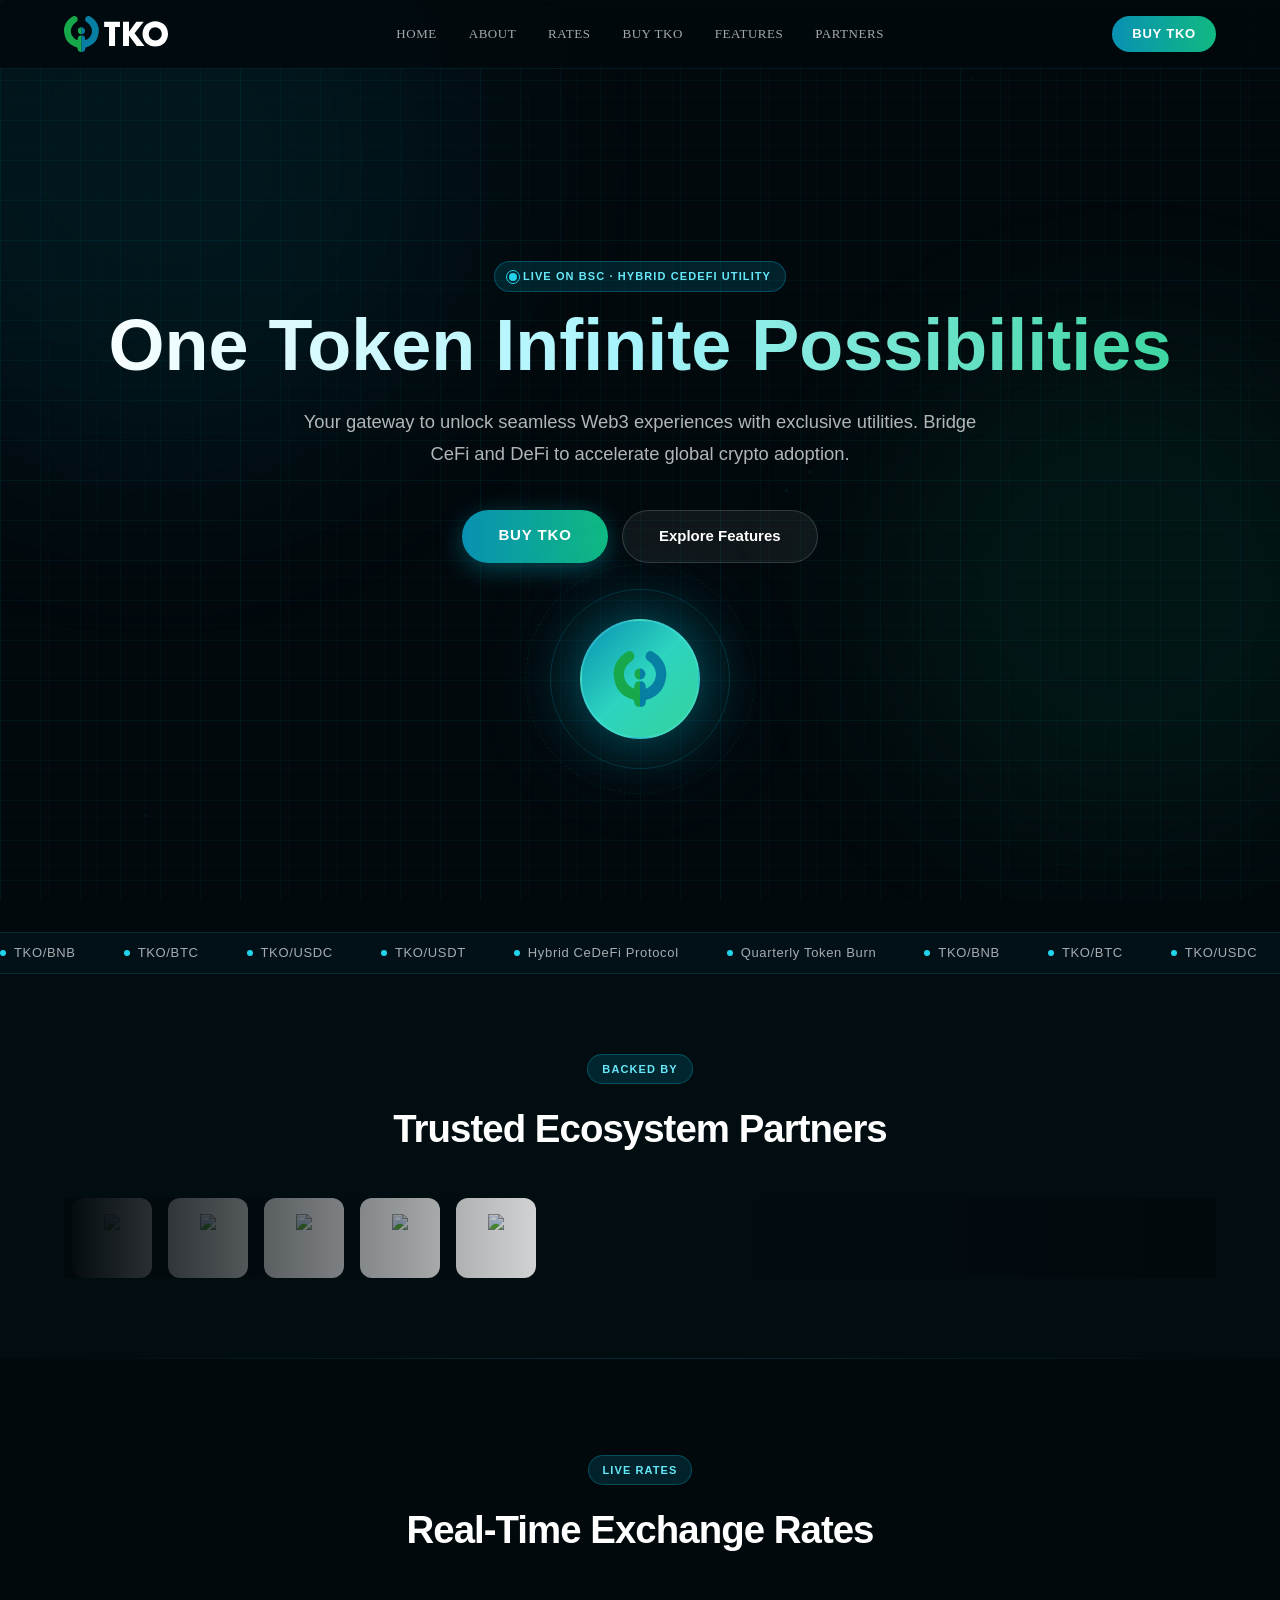
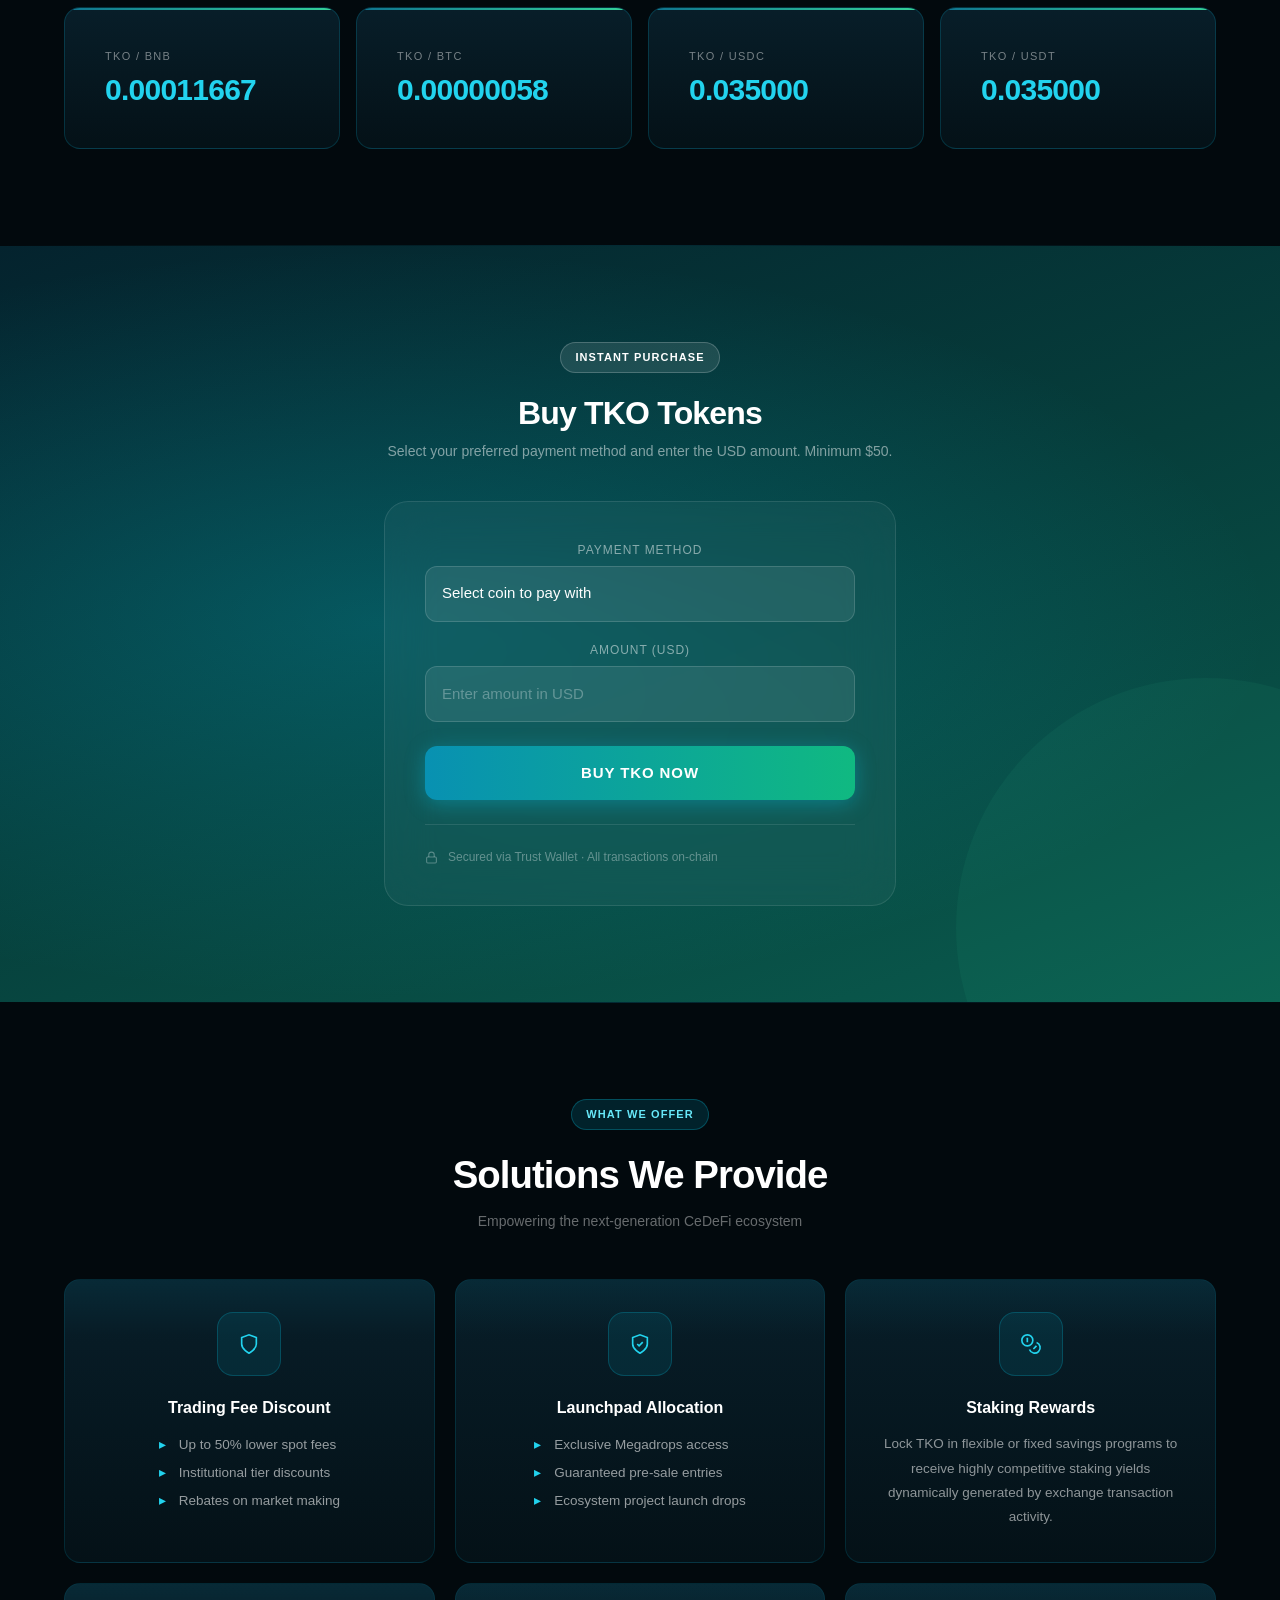
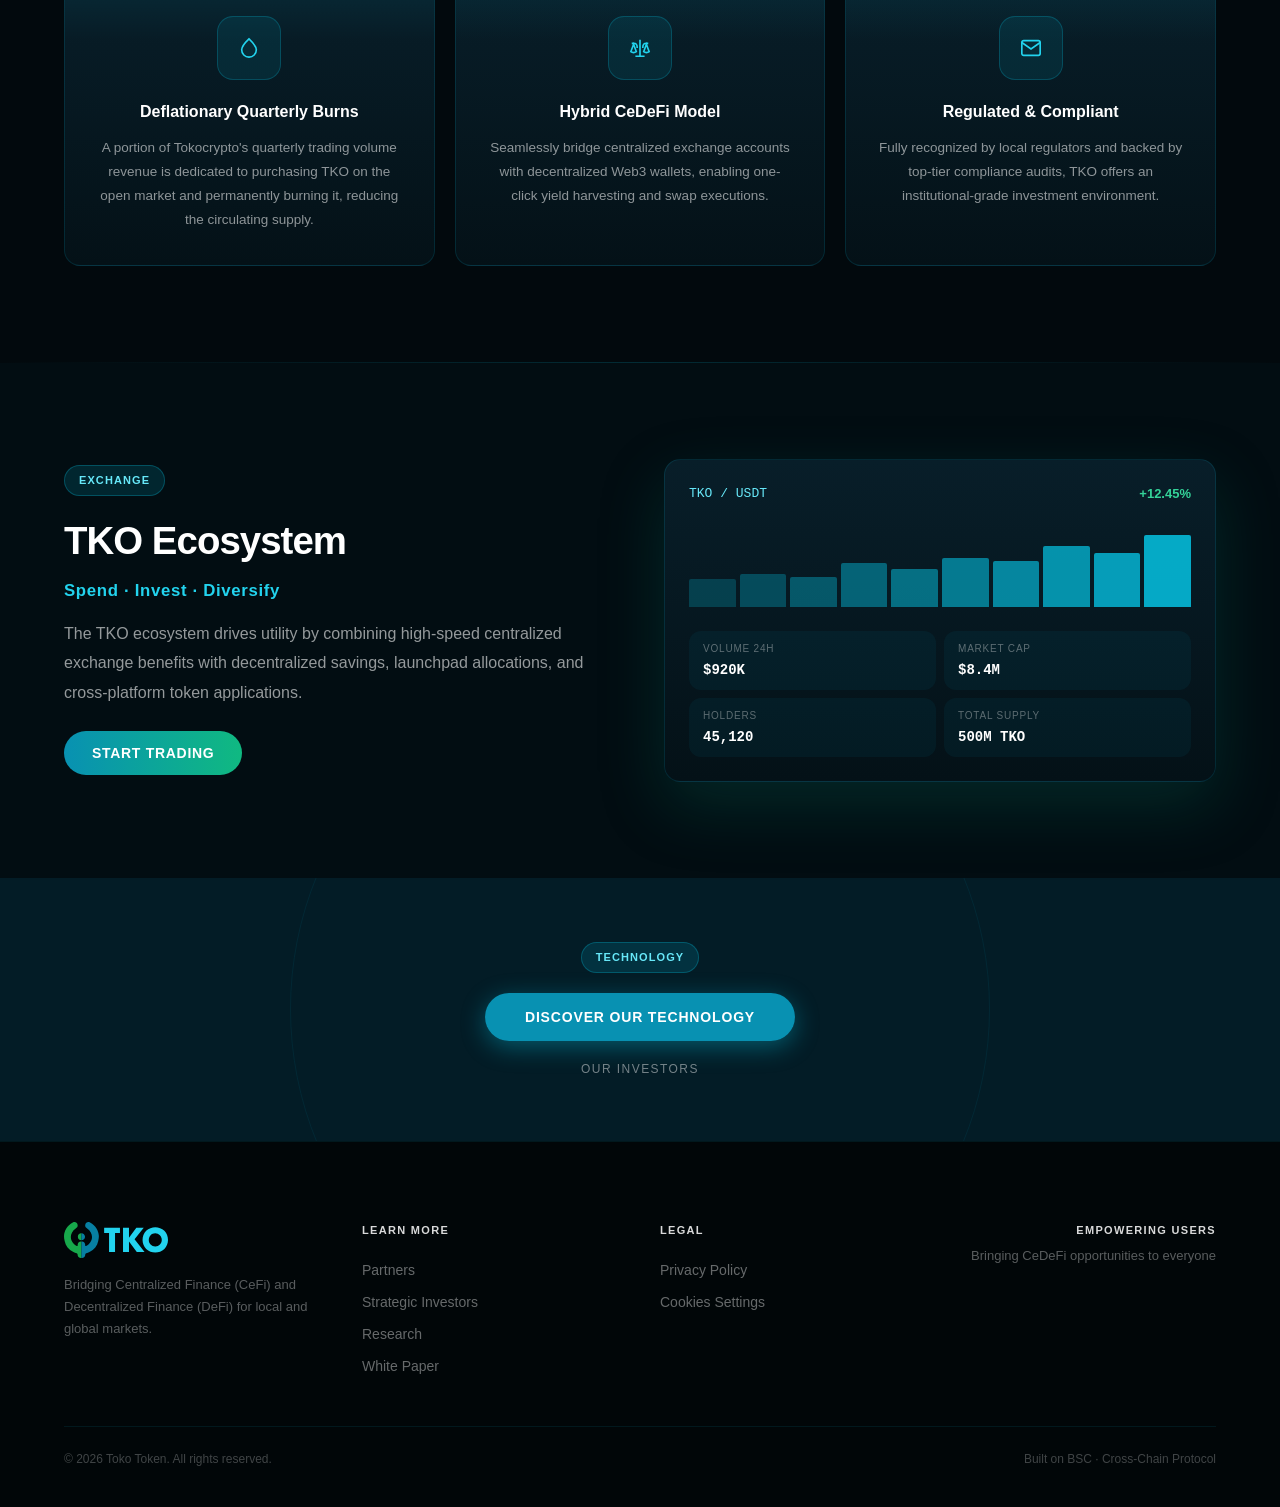
==== commit cc480783: "Update index.htm" ====
--- a/index.htm
+++ b/index.htm
@@ -179,40 +179,23 @@
             <h2 class="text-[clamp(1.6rem,3vw,2.4rem)] font-extrabold tracking-tight text-white">Trusted Ecosystem Partners</h2>
           </div>
           <div class="flex flex-col relative reveal">
-            <div class="vfm-marquee-container" style="--pause-on-hover: running; --pause-on-click: running; --width: 100%; --transform: none;">
-              <div class="vfm-marquee" style="--play: running; --direction: normal; --duration: 63.5359375s; --delay: 0s; --iteration-count: infinite; --min-width: auto;">
-                <div class="vfm-parent" style="--transform: none;">
+            <div class="vfm-marquee-container">
+              <div class="vfm-marquee">
+                <div class="vfm-parent">
                   <div class="bg-white px-8 py-4 mx-2 rounded-xl flex items-center justify-center">
-                    <img data-nuxt-img="" srcset="./images/cf86b682899c86cc5d3471d9975dee750271a4c6.png 1x?url=%2Fassets%2Fcf86b682899c86cc5d3471d9975dee750271a4c6.png&amp;w=1536&amp;q=100 1x, _vercel/cf86b682899c86cc5d3471d9975dee750271a4c6.png 2xe?url=%2Fassets%2Fcf86b682899c86cc5d3471d9975dee750271a4c6.png&amp;w=1536&amp;q=100 2x" class="h-[48px] select-none pointer-events-none" src="_vercel/cf86b682899c86cc5d3471d9975dee750271a4c6.png?url=%2Fassets%2Fcf86b682899c86cc5d3471d9975dee750271a4c6.png&amp;w=1536&amp;q=100">
+                    <img src="assets/partners/vercel.png" class="h-[48px] select-none pointer-events-none">
                   </div>
                   <div class="bg-white px-8 py-4 mx-2 rounded-xl flex items-center justify-center">
-                    <img data-nuxt-img="" srcset="./images/35592540d7d6a3f60e746bed50e304f537b1a800.png 1x?url=%2Fassets%2F35592540d7d6a3f60e746bed50e304f537b1a800.png&amp;w=1536&amp;q=100 1x, _vercel/35592540d7d6a3f60e746bed50e304f537b1a800.png 2xe?url=%2Fassets%2F35592540d7d6a3f60e746bed50e304f537b1a800.png&amp;w=1536&amp;q=100 2x" class="h-[48px] select-none pointer-events-none" src="_vercel/35592540d7d6a3f60e746bed50e304f537b1a800.png?url=%2Fassets%2F35592540d7d6a3f60e746bed50e304f537b1a800.png&amp;w=1536&amp;q=100">
+                    <img src="assets/partners/partner2.png" class="h-[48px] select-none pointer-events-none">
                   </div>
                   <div class="bg-white px-8 py-4 mx-2 rounded-xl flex items-center justify-center">
-                    <img data-nuxt-img="" srcset="./images/b8fb66f45e32bfe1c21fb2d9976890365d6453e2.png 1x?url=%2Fassets%2Fb8fb66f45e32bfe1c21fb2d9976890365d6453e2.png&amp;w=1536&amp;q=100 1x, _vercel/b8fb66f45e32bfe1c21fb2d9976890365d6453e2.png 2xe?url=%2Fassets%2Fb8fb66f45e32bfe1c21fb2d9976890365d6453e2.png&amp;w=1536&amp;q=100 2x" class="h-[48px] select-none pointer-events-none" src="_vercel/b8fb66f45e32bfe1c21fb2d9976890365d6453e2.png?url=%2Fassets%2Fb8fb66f45e32bfe1c21fb2d9976890365d6453e2.png&amp;w=1536&amp;q=100">
+                    <img src="assets/partners/partner3.png" class="h-[48px] select-none pointer-events-none">
                   </div>
                   <div class="bg-white px-8 py-4 mx-2 rounded-xl flex items-center justify-center">
-                    <img data-nuxt-img="" srcset="./images/61812a45d2dd1d117b37c7bee4d31f773c3952c7.png 1x?url=%2Fassets%2F61812a45d2dd1d117b37c7bee4d31f773c3952c7.png&amp;w=1536&amp;q=100 1x, _vercel/61812a45d2dd1d117b37c7bee4d31f773c3952c7.png 2xe?url=%2Fassets%2F61812a45d2dd1d117b37c7bee4d31f773c3952c7.png&amp;w=1536&amp;q=100 2x" class="h-[48px] select-none pointer-events-none" src="_vercel/61812a45d2dd1d117b37c7bee4d31f773c3952c7.png?url=%2Fassets%2F61812a45d2dd1d117b37c7bee4d31f773c3952c7.png&amp;w=1536&amp;q=100">
+                    <img src="assets/partners/partner4.png" class="h-[48px] select-none pointer-events-none">
                   </div>
                   <div class="bg-white px-8 py-4 mx-2 rounded-xl flex items-center justify-center">
-                    <img data-nuxt-img="" srcset="./images/034adae53f7ab5ac2156e3d0779bb83007420b9f.png 1x?url=%2Fassets%2F034adae53f7ab5ac2156e3d0779bb83007420b9f.png&amp;w=1536&amp;q=100 1x, _vercel/034adae53f7ab5ac2156e3d0779bb83007420b9f.png 2xe?url=%2Fassets%2F034adae53f7ab5ac2156e3d0779bb83007420b9f.png&amp;w=1536&amp;q=100 2x" class="h-[48px] select-none pointer-events-none" src="_vercel/034adae53f7ab5ac2156e3d0779bb83007420b9f.png?url=%2Fassets%2F034adae53f7ab5ac2156e3d0779bb83007420b9f.png&amp;w=1536&amp;q=100">
-                  </div>
-                </div>
-                <div class="vfm-parent" style="--transform: none;">
-                  <div class="bg-white px-8 py-4 mx-2 rounded-xl flex items-center justify-center">
-                    <img data-nuxt-img="" srcset="./images/cf86b682899c86cc5d3471d9975dee750271a4c6.png 1x?url=%2Fassets%2Fcf86b682899c86cc5d3471d9975dee750271a4c6.png&amp;w=1536&amp;q=100 1x, _vercel/cf86b682899c86cc5d3471d9975dee750271a4c6.png 2xe?url=%2Fassets%2Fcf86b682899c86cc5d3471d9975dee750271a4c6.png&amp;w=1536&amp;q=100 2x" class="h-[48px] select-none pointer-events-none" src="_vercel/cf86b682899c86cc5d3471d9975dee750271a4c6.png?url=%2Fassets%2Fcf86b682899c86cc5d3471d9975dee750271a4c6.png&amp;w=1536&amp;q=100">
-                  </div>
-                  <div class="bg-white px-8 py-4 mx-2 rounded-xl flex items-center justify-center">
-                    <img data-nuxt-img="" srcset="./images/35592540d7d6a3f60e746bed50e304f537b1a800.png 1x?url=%2Fassets%2F35592540d7d6a3f60e746bed50e304f537b1a800.png&amp;w=1536&amp;q=100 1x, _vercel/35592540d7d6a3f60e746bed50e304f537b1a800.png 2xe?url=%2Fassets%2F35592540d7d6a3f60e746bed50e304f537b1a800.png&amp;w=1536&amp;q=100 2x" class="h-[48px] select-none pointer-events-none" src="_vercel/35592540d7d6a3f60e746bed50e304f537b1a800.png?url=%2Fassets%2F35592540d7d6a3f60e746bed50e304f537b1a800.png&amp;w=1536&amp;q=100">
-                  </div>
-                  <div class="bg-white px-8 py-4 mx-2 rounded-xl flex items-center justify-center">
-                    <img data-nuxt-img="" srcset="./images/b8fb66f45e32bfe1c21fb2d9976890365d6453e2.png 1x?url=%2Fassets%2Fb8fb66f45e32bfe1c21fb2d9976890365d6453e2.png&amp;w=1536&amp;q=100 1x, _vercel/b8fb66f45e32bfe1c21fb2d9976890365d6453e2.png 2xe?url=%2Fassets%2Fb8fb66f45e32bfe1c21fb2d9976890365d6453e2.png&amp;w=1536&amp;q=100 2x" class="h-[48px] select-none pointer-events-none" src="_vercel/b8fb66f45e32bfe1c21fb2d9976890365d6453e2.png?url=%2Fassets%2Fb8fb66f45e32bfe1c21fb2d9976890365d6453e2.png&amp;w=1536&amp;q=100">
-                  </div>
-                  <div class="bg-white px-8 py-4 mx-2 rounded-xl flex items-center justify-center">
-                    <img data-nuxt-img="" srcset="./images/61812a45d2dd1d117b37c7bee4d31f773c3952c7.png 1x?url=%2Fassets%2F61812a45d2dd1d117b37c7bee4d31f773c3952c7.png&amp;w=1536&amp;q=100 1x, _vercel/61812a45d2dd1d117b37c7bee4d31f773c3952c7.png 2xe?url=%2Fassets%2F61812a45d2dd1d117b37c7bee4d31f773c3952c7.png&amp;w=1536&amp;q=100 2x" class="h-[48px] select-none pointer-events-none" src="_vercel/61812a45d2dd1d117b37c7bee4d31f773c3952c7.png?url=%2Fassets%2F61812a45d2dd1d117b37c7bee4d31f773c3952c7.png&amp;w=1536&amp;q=100">
-                  </div>
-                  <div class="bg-white px-8 py-4 mx-2 rounded-xl flex items-center justify-center">
-                    <img data-nuxt-img="" srcset="./images/034adae53f7ab5ac2156e3d0779bb83007420b9f.png 1x?url=%2Fassets%2F034adae53f7ab5ac2156e3d0779bb83007420b9f.png&amp;w=1536&amp;q=100 1x, _vercel/034adae53f7ab5ac2156e3d0779bb83007420b9f.png 2xe?url=%2Fassets%2F034adae53f7ab5ac2156e3d0779bb83007420b9f.png&amp;w=1536&amp;q=100 2x" class="h-[48px] select-none pointer-events-none" src="_vercel/034adae53f7ab5ac2156e3d0779bb83007420b9f.png?url=%2Fassets%2F034adae53f7ab5ac2156e3d0779bb83007420b9f.png&amp;w=1536&amp;q=100">
+                    <img src="assets/partners/partner5.png" class="h-[48px] select-none pointer-events-none">
                   </div>
                 </div>
               </div>
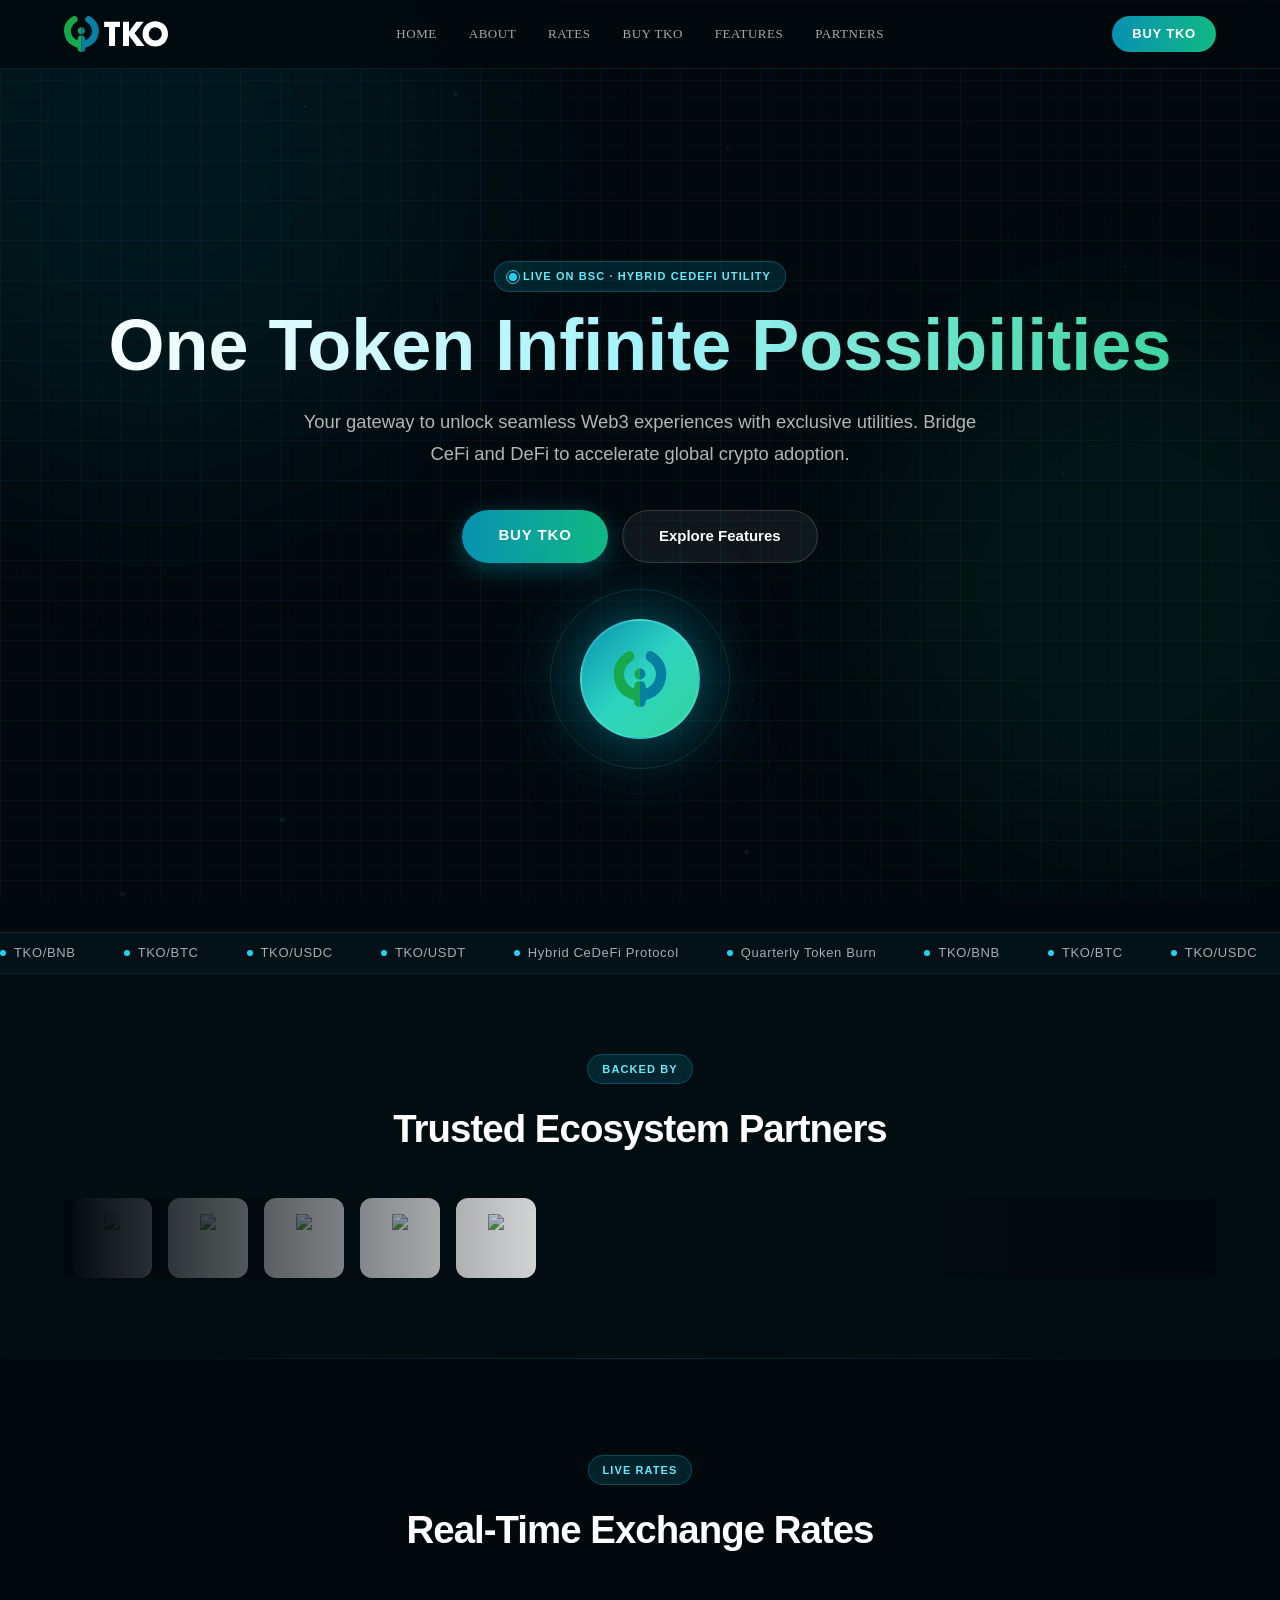
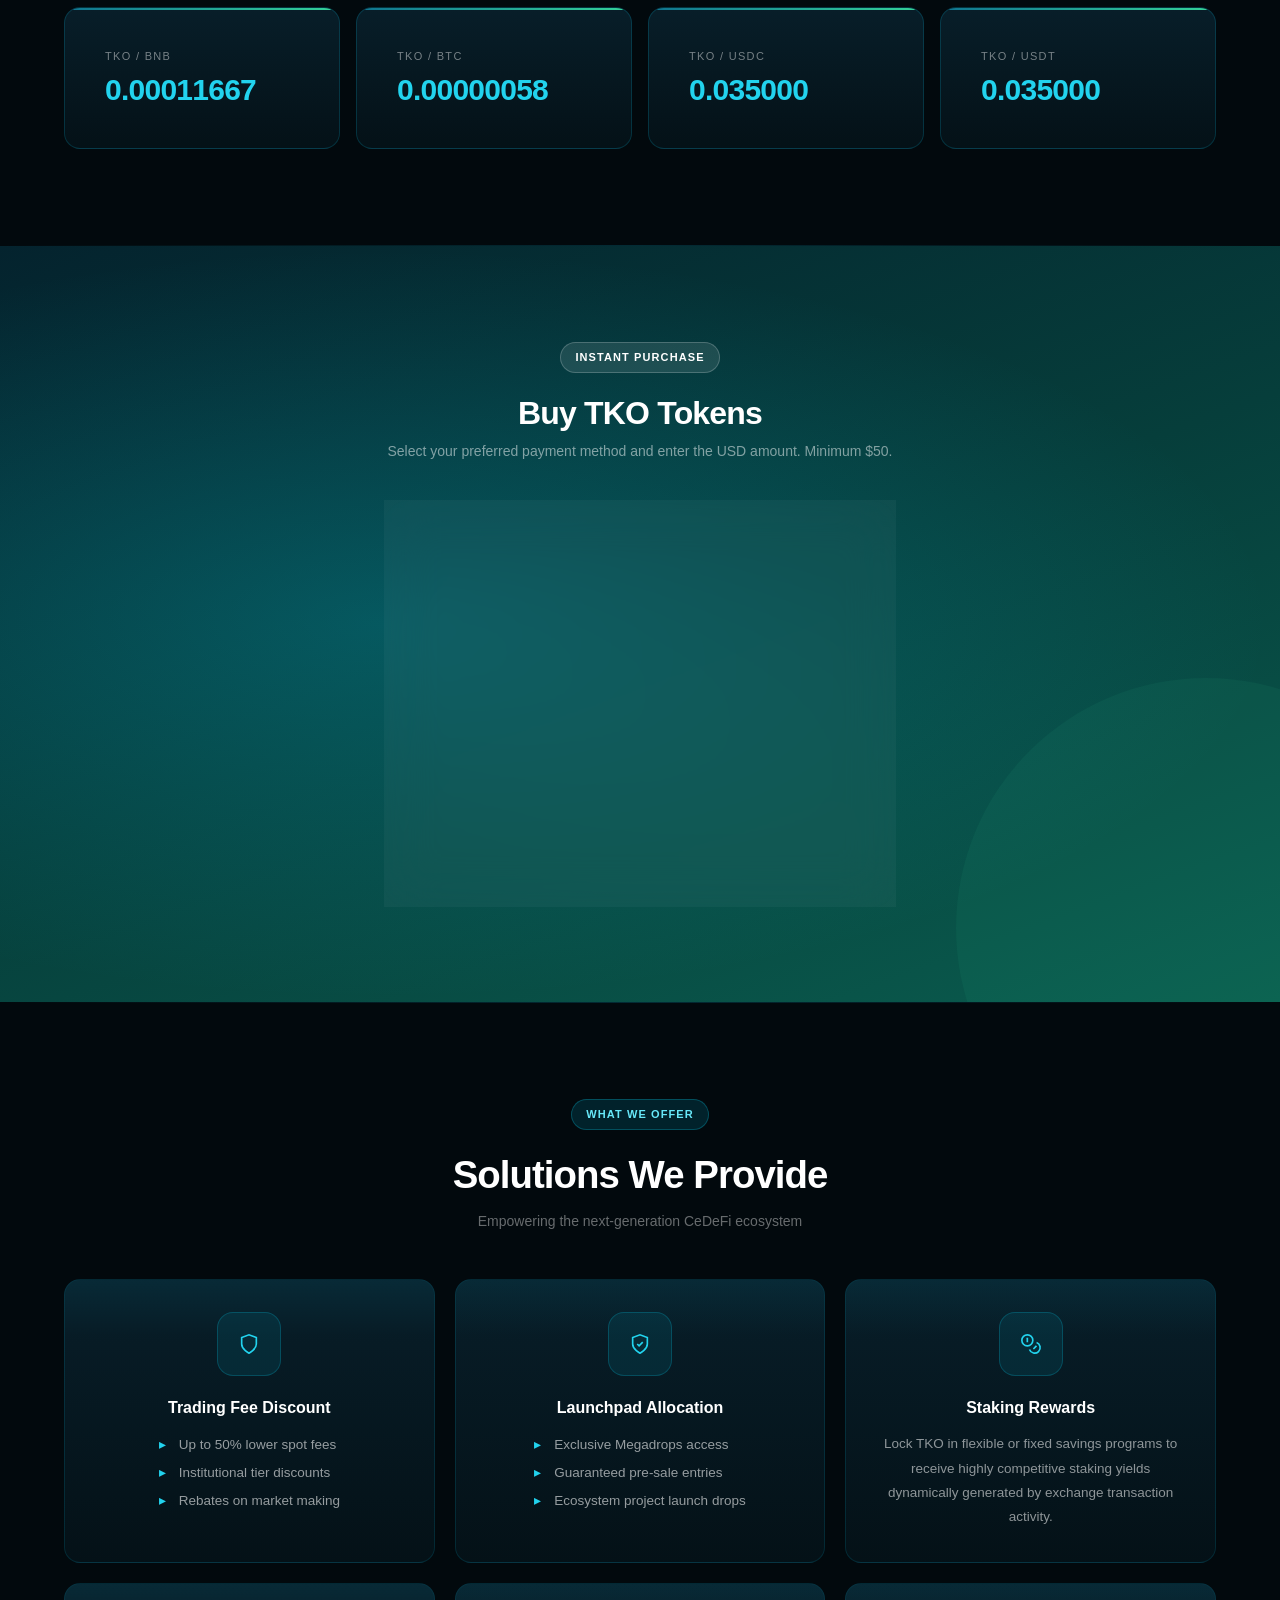
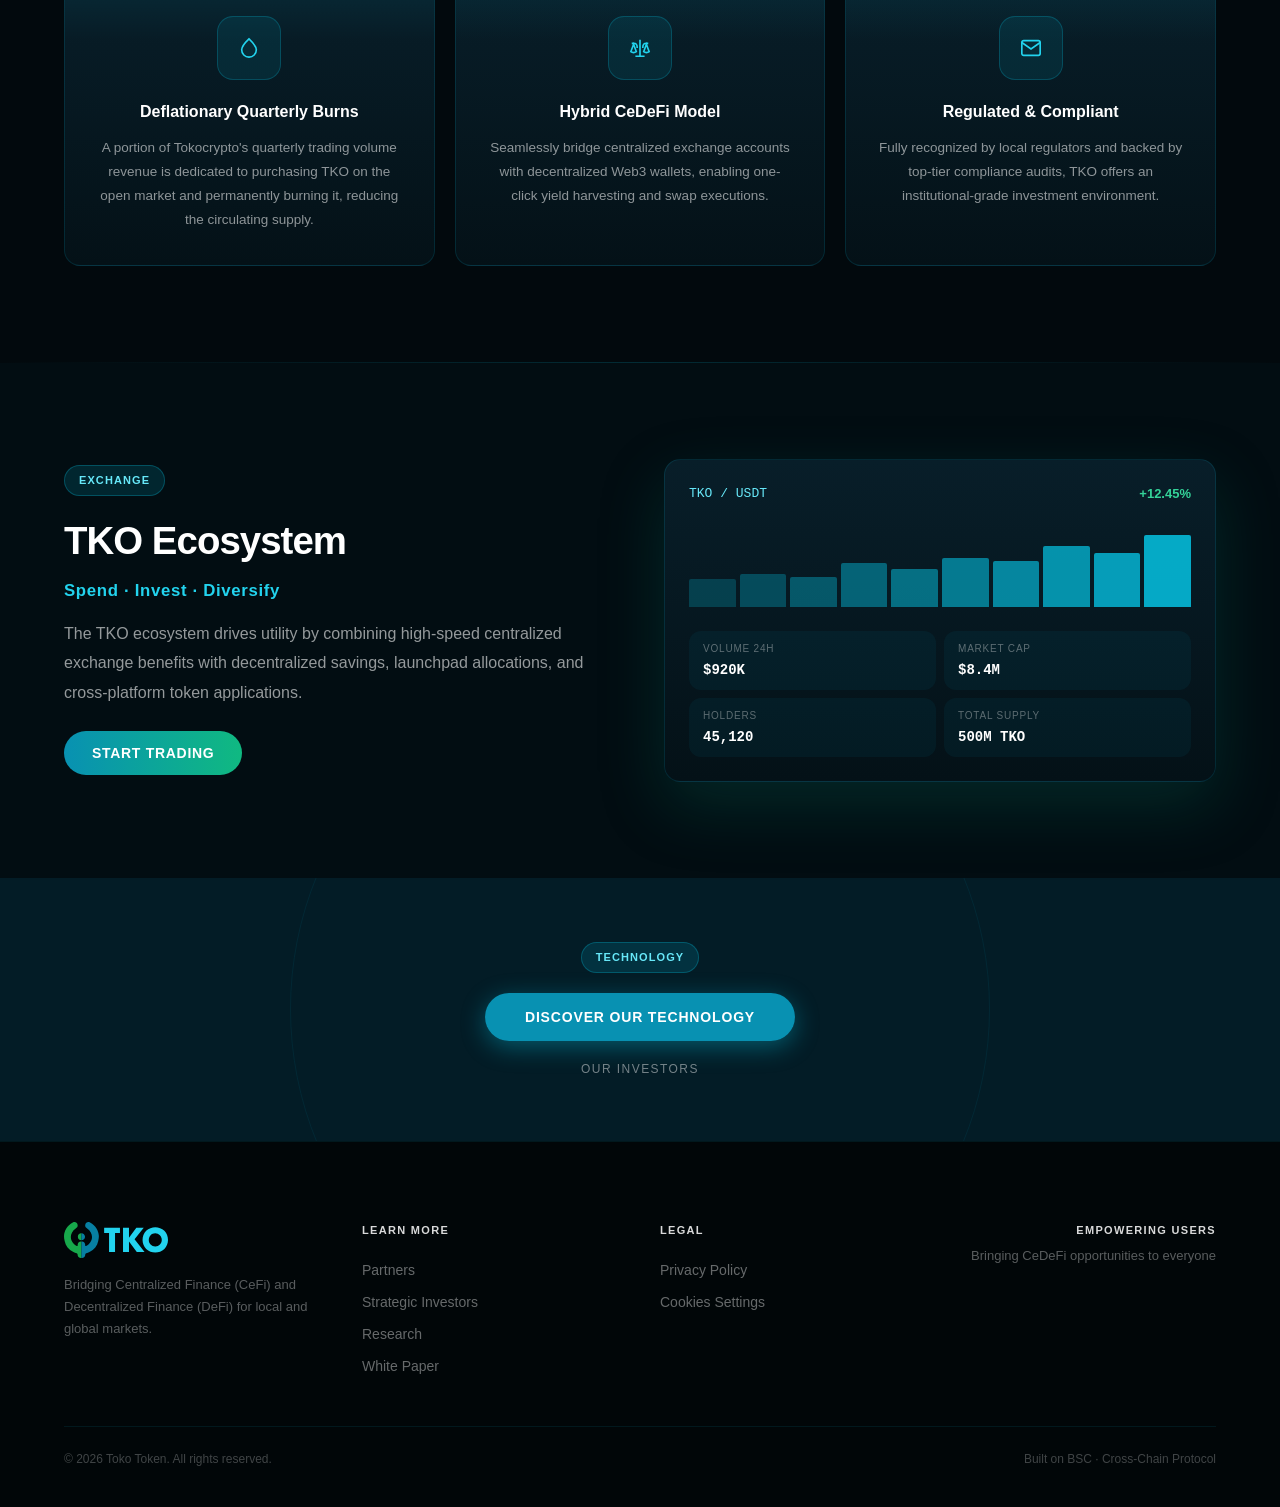
==== commit cf97b25b: "Update index.htm" ====
--- a/index.htm
+++ b/index.htm
@@ -1,4 +1,4 @@
-﻿<!DOCTYPE html>
+<!DOCTYPE html>
 <html lang="en" class="h-full antialiased">
 <head>
   <meta charset="utf-8">
@@ -183,7 +183,7 @@
               <div class="vfm-marquee">
                 <div class="vfm-parent">
                   <div class="bg-white px-8 py-4 mx-2 rounded-xl flex items-center justify-center">
-                    <img src="assets/partners/vercel.png" class="h-[48px] select-none pointer-events-none">
+                    <img src="assets/partners/partner1.png" class="h-[48px] select-none pointer-events-none">
                   </div>
                   <div class="bg-white px-8 py-4 mx-2 rounded-xl flex items-center justify-center">
                     <img src="assets/partners/partner2.png" class="h-[48px] select-none pointer-events-none">
